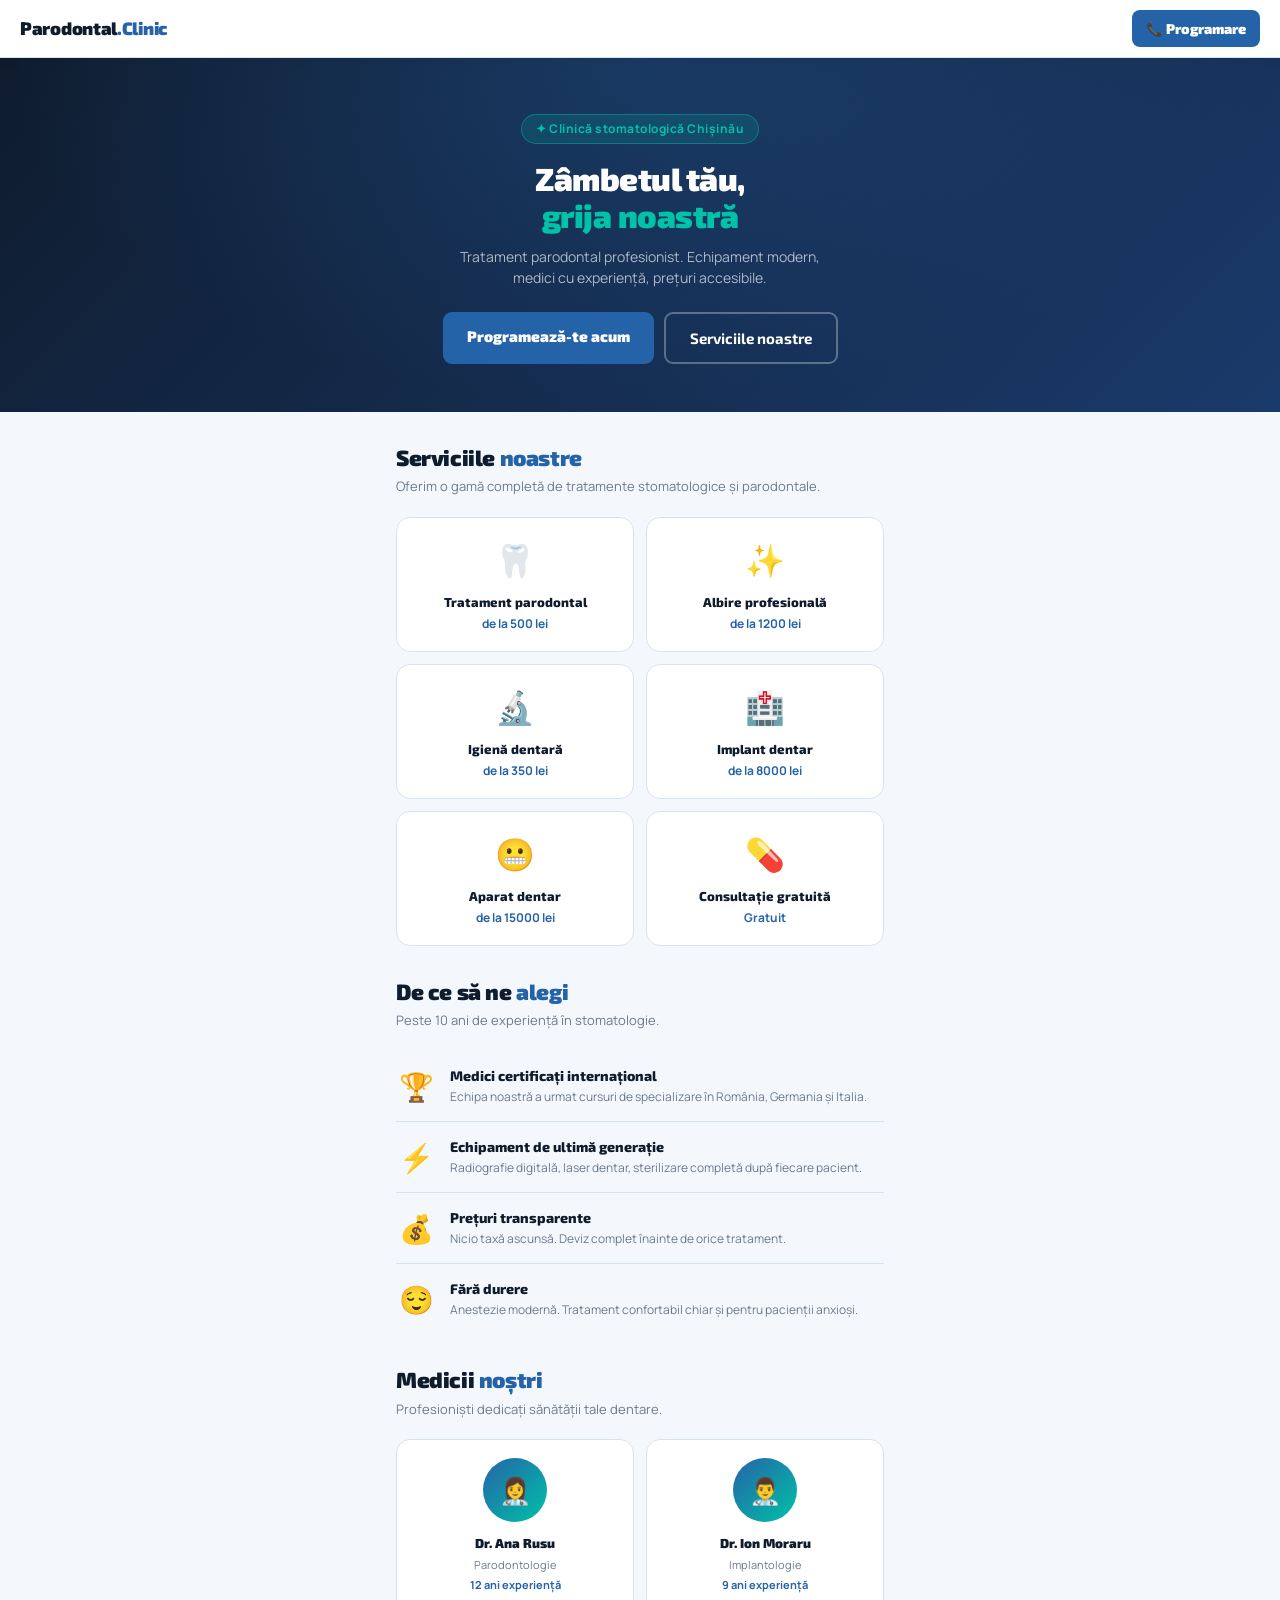
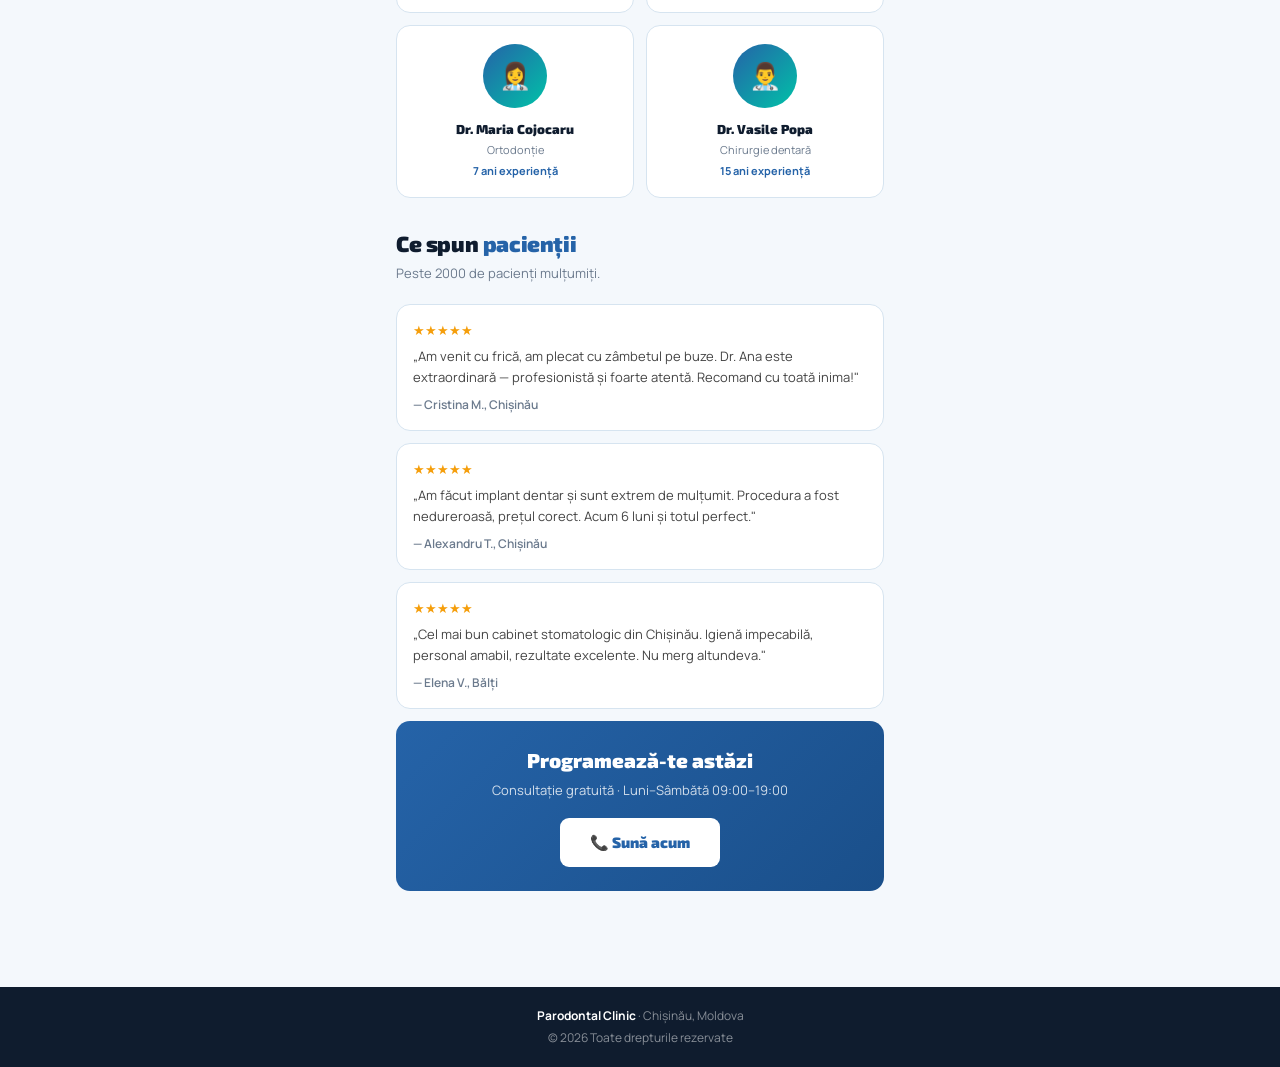
==== index.html @ 28fdb232 "Initial commit - Parodontal Clinic website" ====
<!DOCTYPE html>
<html lang="ro">
<head>
<meta charset="UTF-8">
<meta name="viewport" content="width=device-width, initial-scale=1.0, maximum-scale=1.0">
<meta name="theme-color" content="#2563A8">
<title>Parodontal Clinic — Stomatologie Chișinău</title>
<link rel="preconnect" href="https://fonts.googleapis.com">
<link href="https://fonts.googleapis.com/css2?family=Exo+2:wght@700;900&family=Manrope:wght@400;500;600;700&display=swap" rel="stylesheet">
<style>
*,*::before,*::after{box-sizing:border-box;margin:0;padding:0}
:root{
  --primary:#2563A8;
  --primary2:#1a4f8a;
  --accent:#00C2A8;
  --ink:#0F1C2E;
  --ink3:#6B7A8D;
  --bg:#F4F8FC;
  --white:#FFFFFF;
  --border:#D6E4F0;
  --r:14px;
  --rs:9px;
}
html,body{overflow-x:hidden}
body{font-family:'Manrope',sans-serif;background:var(--bg);color:var(--ink);font-size:15px;line-height:1.5}

/* HEADER */
.hdr{background:var(--white);border-bottom:1px solid var(--border);display:flex;align-items:center;justify-content:space-between;padding:0 20px;height:58px;position:sticky;top:0;z-index:100;box-shadow:0 2px 12px rgba(0,0,0,.06)}
.logo{font-family:'Exo 2',sans-serif;font-size:18px;font-weight:900;color:var(--ink);text-decoration:none;letter-spacing:-.3px}
.logo em{color:var(--primary);font-style:normal}
.hdr-phone{display:flex;align-items:center;gap:6px;background:var(--primary);border-radius:8px;padding:8px 14px;color:#fff;text-decoration:none;font-family:'Exo 2',sans-serif;font-size:14px;font-weight:900;white-space:nowrap}

/* HERO */
.hero{background:linear-gradient(135deg,#0F1C2E 0%,#1a3a6b 100%);padding:56px 20px 48px;text-align:center;position:relative;overflow:hidden}
.hero::before{content:'';position:absolute;inset:0;background:radial-gradient(ellipse at top,rgba(37,99,168,.3) 0%,transparent 70%);pointer-events:none}
.hero-badge{display:inline-block;background:rgba(0,194,168,.15);border:1px solid rgba(0,194,168,.4);border-radius:20px;padding:5px 14px;font-size:12px;font-weight:700;color:var(--accent);letter-spacing:.5px;margin-bottom:16px;position:relative;z-index:1}
.hero-title{font-family:'Exo 2',sans-serif;font-size:32px;font-weight:900;color:#fff;letter-spacing:-.5px;line-height:1.15;position:relative;z-index:1}
.hero-title em{color:var(--accent);font-style:normal}
.hero-sub{font-size:14px;color:rgba(255,255,255,.65);margin-top:12px;position:relative;z-index:1;max-width:360px;margin-left:auto;margin-right:auto}
.hero-btns{display:flex;gap:10px;justify-content:center;margin-top:24px;position:relative;z-index:1;flex-wrap:wrap}
.btn-primary{background:var(--primary);color:#fff;font-family:'Exo 2',sans-serif;font-size:15px;font-weight:900;padding:13px 24px;border-radius:var(--rs);text-decoration:none;border:none;cursor:pointer}
.btn-outline{background:transparent;color:#fff;font-family:'Exo 2',sans-serif;font-size:15px;font-weight:700;padding:13px 24px;border-radius:var(--rs);text-decoration:none;border:2px solid rgba(255,255,255,.3)}

/* PAGE */
.page{max-width:520px;margin:0 auto;padding:32px 16px 80px}

/* SECTION TITLE */
.stitle{font-family:'Exo 2',sans-serif;font-size:22px;font-weight:900;letter-spacing:-.4px;margin-bottom:6px;line-height:1.2}
.stitle em{font-style:normal;color:var(--primary)}
.sdesc{font-size:13px;color:var(--ink3);margin-bottom:20px;line-height:1.6}

/* SERVICES */
.services{display:grid;grid-template-columns:1fr 1fr;gap:12px;margin-bottom:32px}
.srv-card{background:var(--white);border:1px solid var(--border);border-radius:var(--r);padding:18px 14px;text-align:center;transition:box-shadow .2s}
.srv-card:hover{box-shadow:0 4px 20px rgba(37,99,168,.12)}
.srv-icon{font-size:32px;margin-bottom:10px}
.srv-name{font-family:'Exo 2',sans-serif;font-size:13px;font-weight:800;color:var(--ink);line-height:1.3}
.srv-price{font-size:12px;color:var(--primary);font-weight:700;margin-top:4px}

/* WHY */
.why-list{margin-bottom:32px}
.why-item{display:flex;align-items:flex-start;gap:14px;padding:14px 0;border-bottom:1px solid var(--border)}
.why-item:last-child{border-bottom:none}
.why-icon{font-size:28px;min-width:40px;text-align:center}
.why-title{font-family:'Exo 2',sans-serif;font-size:14px;font-weight:800;color:var(--ink);margin-bottom:2px}
.why-desc{font-size:12px;color:var(--ink3);line-height:1.5}

/* DOCTORS */
.doctors{display:grid;grid-template-columns:1fr 1fr;gap:12px;margin-bottom:32px}
.doc-card{background:var(--white);border:1px solid var(--border);border-radius:var(--r);padding:18px 14px;text-align:center}
.doc-avatar{width:64px;height:64px;border-radius:50%;background:linear-gradient(135deg,var(--primary),var(--accent));display:flex;align-items:center;justify-content:center;font-size:26px;margin:0 auto 12px}
.doc-name{font-family:'Exo 2',sans-serif;font-size:13px;font-weight:900;color:var(--ink)}
.doc-spec{font-size:11px;color:var(--ink3);margin-top:3px}
.doc-exp{font-size:11px;color:var(--primary);font-weight:700;margin-top:4px}

/* REVIEWS */
.review-card{background:var(--white);border:1px solid var(--border);border-radius:var(--r);padding:16px;margin-bottom:12px}
.review-stars{color:#F59E0B;font-size:13px;margin-bottom:6px}
.review-text{font-size:13px;color:#444;line-height:1.6;margin-bottom:8px}
.review-author{font-size:12px;color:var(--ink3);font-weight:600}

/* CTA */
.cta{background:linear-gradient(135deg,var(--primary),var(--primary2));border-radius:var(--r);padding:24px 20px;text-align:center;margin-bottom:16px}
.cta-title{font-family:'Exo 2',sans-serif;font-size:20px;font-weight:900;color:#fff;margin-bottom:6px}
.cta-sub{font-size:13px;color:rgba(255,255,255,.8);margin-bottom:18px}
.cta-btn{display:inline-block;background:#fff;color:var(--primary);font-family:'Exo 2',sans-serif;font-size:15px;font-weight:900;padding:13px 30px;border-radius:var(--rs);text-decoration:none}

/* FOOTER */
footer{background:var(--ink);color:rgba(255,255,255,.5);text-align:center;padding:20px 16px;font-size:12px}
footer strong{color:#fff}
</style>
</head>
<body>

<header class="hdr">
  <a href="#" class="logo">Parodontal<em>.Clinic</em></a>
  <a href="tel:+37360000000" class="hdr-phone">📞 Programare</a>
</header>

<div class="hero">
  <div class="hero-badge">✦ Clinică stomatologică Chișinău</div>
  <h1 class="hero-title">Zâmbetul tău,<br><em>grija noastră</em></h1>
  <p class="hero-sub">Tratament parodontal profesionist. Echipament modern, medici cu experiență, prețuri accesibile.</p>
  <div class="hero-btns">
    <a href="tel:+37360000000" class="btn-primary">Programează-te acum</a>
    <a href="#servicii" class="btn-outline">Serviciile noastre</a>
  </div>
</div>

<div class="page">

  <!-- SERVICII -->
  <h2 class="stitle" id="servicii">Serviciile <em>noastre</em></h2>
  <p class="sdesc">Oferim o gamă completă de tratamente stomatologice și parodontale.</p>
  <div class="services">
    <div class="srv-card">
      <div class="srv-icon">🦷</div>
      <div class="srv-name">Tratament parodontal</div>
      <div class="srv-price">de la 500 lei</div>
    </div>
    <div class="srv-card">
      <div class="srv-icon">✨</div>
      <div class="srv-name">Albire profesională</div>
      <div class="srv-price">de la 1200 lei</div>
    </div>
    <div class="srv-card">
      <div class="srv-icon">🔬</div>
      <div class="srv-name">Igienă dentară</div>
      <div class="srv-price">de la 350 lei</div>
    </div>
    <div class="srv-card">
      <div class="srv-icon">🏥</div>
      <div class="srv-name">Implant dentar</div>
      <div class="srv-price">de la 8000 lei</div>
    </div>
    <div class="srv-card">
      <div class="srv-icon">😬</div>
      <div class="srv-name">Aparat dentar</div>
      <div class="srv-price">de la 15000 lei</div>
    </div>
    <div class="srv-card">
      <div class="srv-icon">💊</div>
      <div class="srv-name">Consultație gratuită</div>
      <div class="srv-price">Gratuit</div>
    </div>
  </div>

  <!-- DE CE NOI -->
  <h2 class="stitle">De ce să ne <em>alegi</em></h2>
  <p class="sdesc">Peste 10 ani de experiență în stomatologie.</p>
  <div class="why-list">
    <div class="why-item">
      <div class="why-icon">🏆</div>
      <div>
        <div class="why-title">Medici certificați internațional</div>
        <div class="why-desc">Echipa noastră a urmat cursuri de specializare în România, Germania și Italia.</div>
      </div>
    </div>
    <div class="why-item">
      <div class="why-icon">⚡</div>
      <div>
        <div class="why-title">Echipament de ultimă generație</div>
        <div class="why-desc">Radiografie digitală, laser dentar, sterilizare completă după fiecare pacient.</div>
      </div>
    </div>
    <div class="why-item">
      <div class="why-icon">💰</div>
      <div>
        <div class="why-title">Prețuri transparente</div>
        <div class="why-desc">Nicio taxă ascunsă. Deviz complet înainte de orice tratament.</div>
      </div>
    </div>
    <div class="why-item">
      <div class="why-icon">😌</div>
      <div>
        <div class="why-title">Fără durere</div>
        <div class="why-desc">Anestezie modernă. Tratament confortabil chiar și pentru pacienții anxioși.</div>
      </div>
    </div>
  </div>

  <!-- MEDICI -->
  <h2 class="stitle">Medicii <em>noștri</em></h2>
  <p class="sdesc">Profesioniști dedicați sănătății tale dentare.</p>
  <div class="doctors">
    <div class="doc-card">
      <div class="doc-avatar">👩‍⚕️</div>
      <div class="doc-name">Dr. Ana Rusu</div>
      <div class="doc-spec">Parodontologie</div>
      <div class="doc-exp">12 ani experiență</div>
    </div>
    <div class="doc-card">
      <div class="doc-avatar">👨‍⚕️</div>
      <div class="doc-name">Dr. Ion Moraru</div>
      <div class="doc-spec">Implantologie</div>
      <div class="doc-exp">9 ani experiență</div>
    </div>
    <div class="doc-card">
      <div class="doc-avatar">👩‍⚕️</div>
      <div class="doc-name">Dr. Maria Cojocaru</div>
      <div class="doc-spec">Ortodonție</div>
      <div class="doc-exp">7 ani experiență</div>
    </div>
    <div class="doc-card">
      <div class="doc-avatar">👨‍⚕️</div>
      <div class="doc-name">Dr. Vasile Popa</div>
      <div class="doc-spec">Chirurgie dentară</div>
      <div class="doc-exp">15 ani experiență</div>
    </div>
  </div>

  <!-- RECENZII -->
  <h2 class="stitle">Ce spun <em>pacienții</em></h2>
  <p class="sdesc">Peste 2000 de pacienți mulțumiți.</p>

  <div class="review-card">
    <div class="review-stars">★★★★★</div>
    <div class="review-text">„Am venit cu frică, am plecat cu zâmbetul pe buze. Dr. Ana este extraordinară — profesionistă și foarte atentă. Recomand cu toată inima!"</div>
    <div class="review-author">— Cristina M., Chișinău</div>
  </div>

  <div class="review-card">
    <div class="review-stars">★★★★★</div>
    <div class="review-text">„Am făcut implant dentar și sunt extrem de mulțumit. Procedura a fost nedureroasă, prețul corect. Acum 6 luni și totul perfect."</div>
    <div class="review-author">— Alexandru T., Chișinău</div>
  </div>

  <div class="review-card">
    <div class="review-stars">★★★★★</div>
    <div class="review-text">„Cel mai bun cabinet stomatologic din Chișinău. Igienă impecabilă, personal amabil, rezultate excelente. Nu merg altundeva."</div>
    <div class="review-author">— Elena V., Bălți</div>
  </div>

  <!-- CTA -->
  <div class="cta">
    <div class="cta-title">Programează-te astăzi</div>
    <div class="cta-sub">Consultație gratuită · Luni–Sâmbătă 09:00–19:00</div>
    <a href="tel:+37360000000" class="cta-btn">📞 Sună acum</a>
  </div>

</div>

<footer>
  <strong>Parodontal Clinic</strong> · Chișinău, Moldova<br>
  <span style="margin-top:4px;display:block">© 2026 Toate drepturile rezervate</span>
</footer>

</body>
</html>
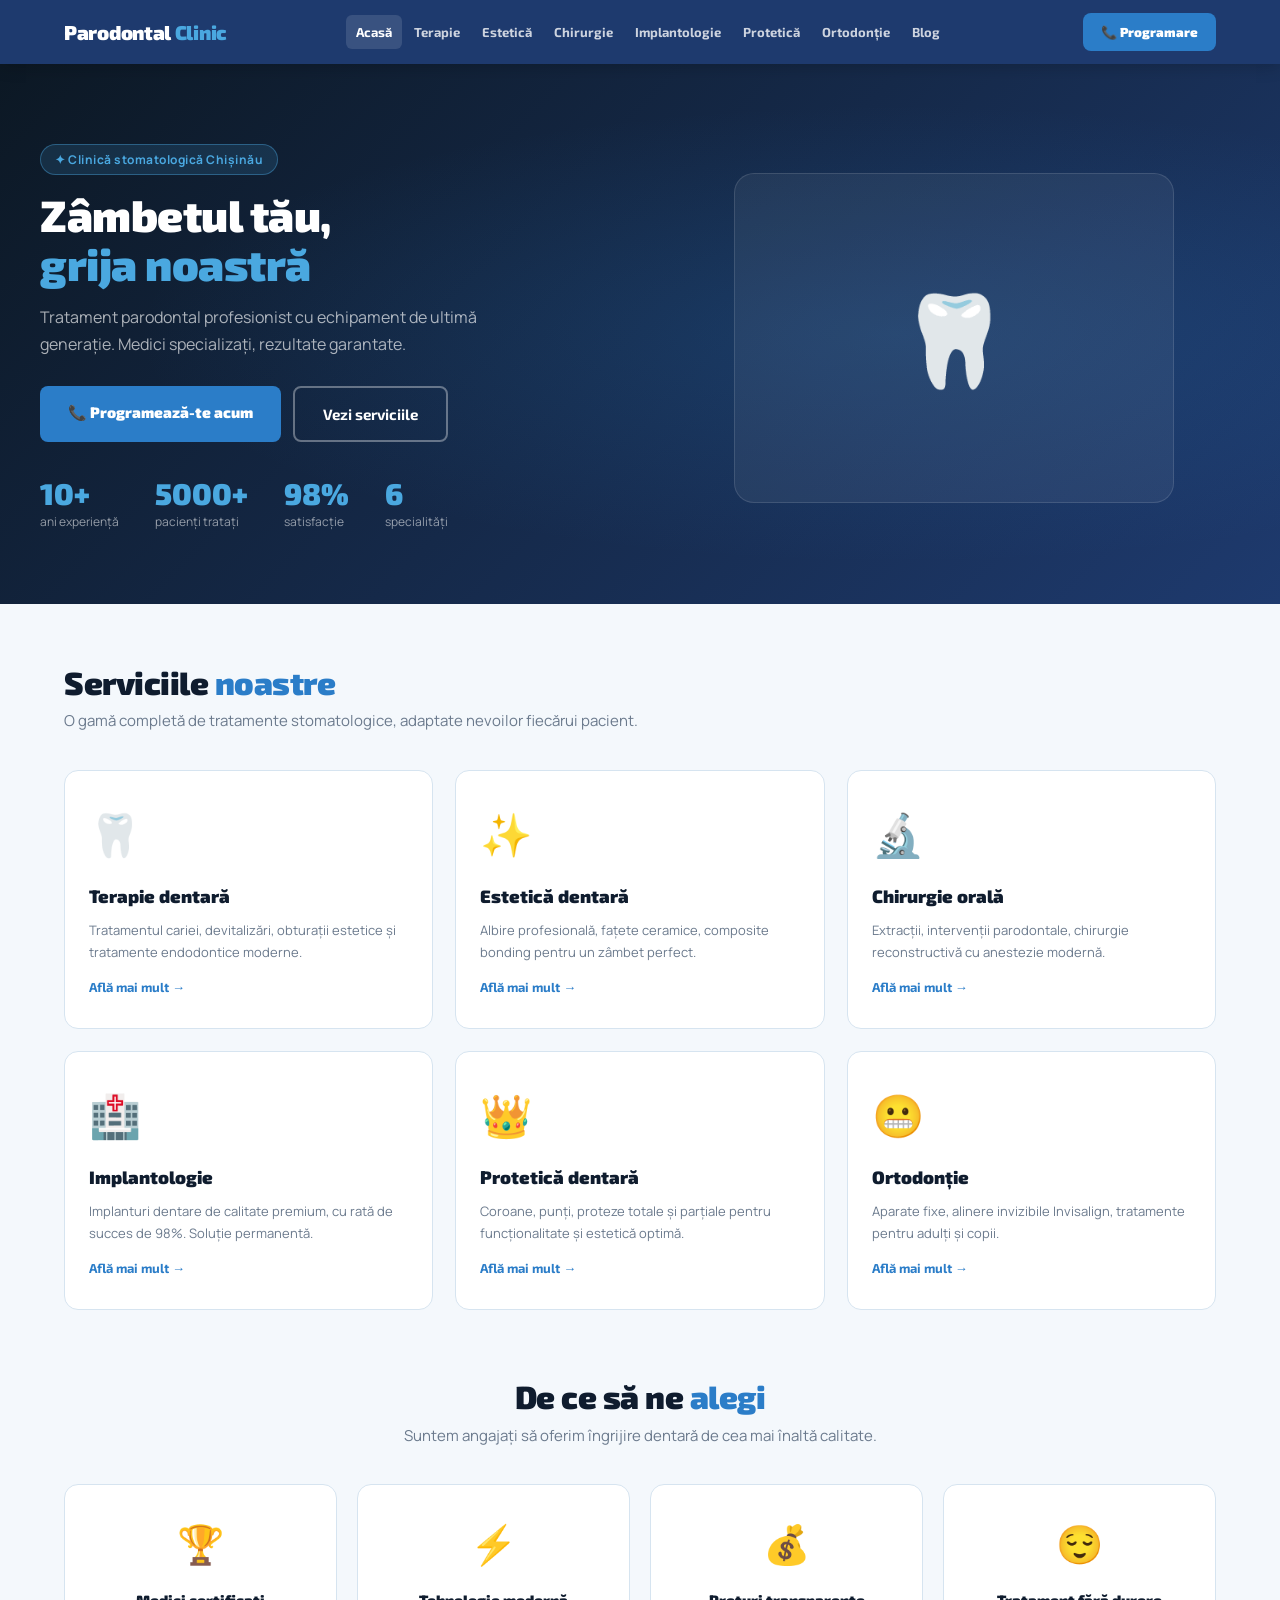
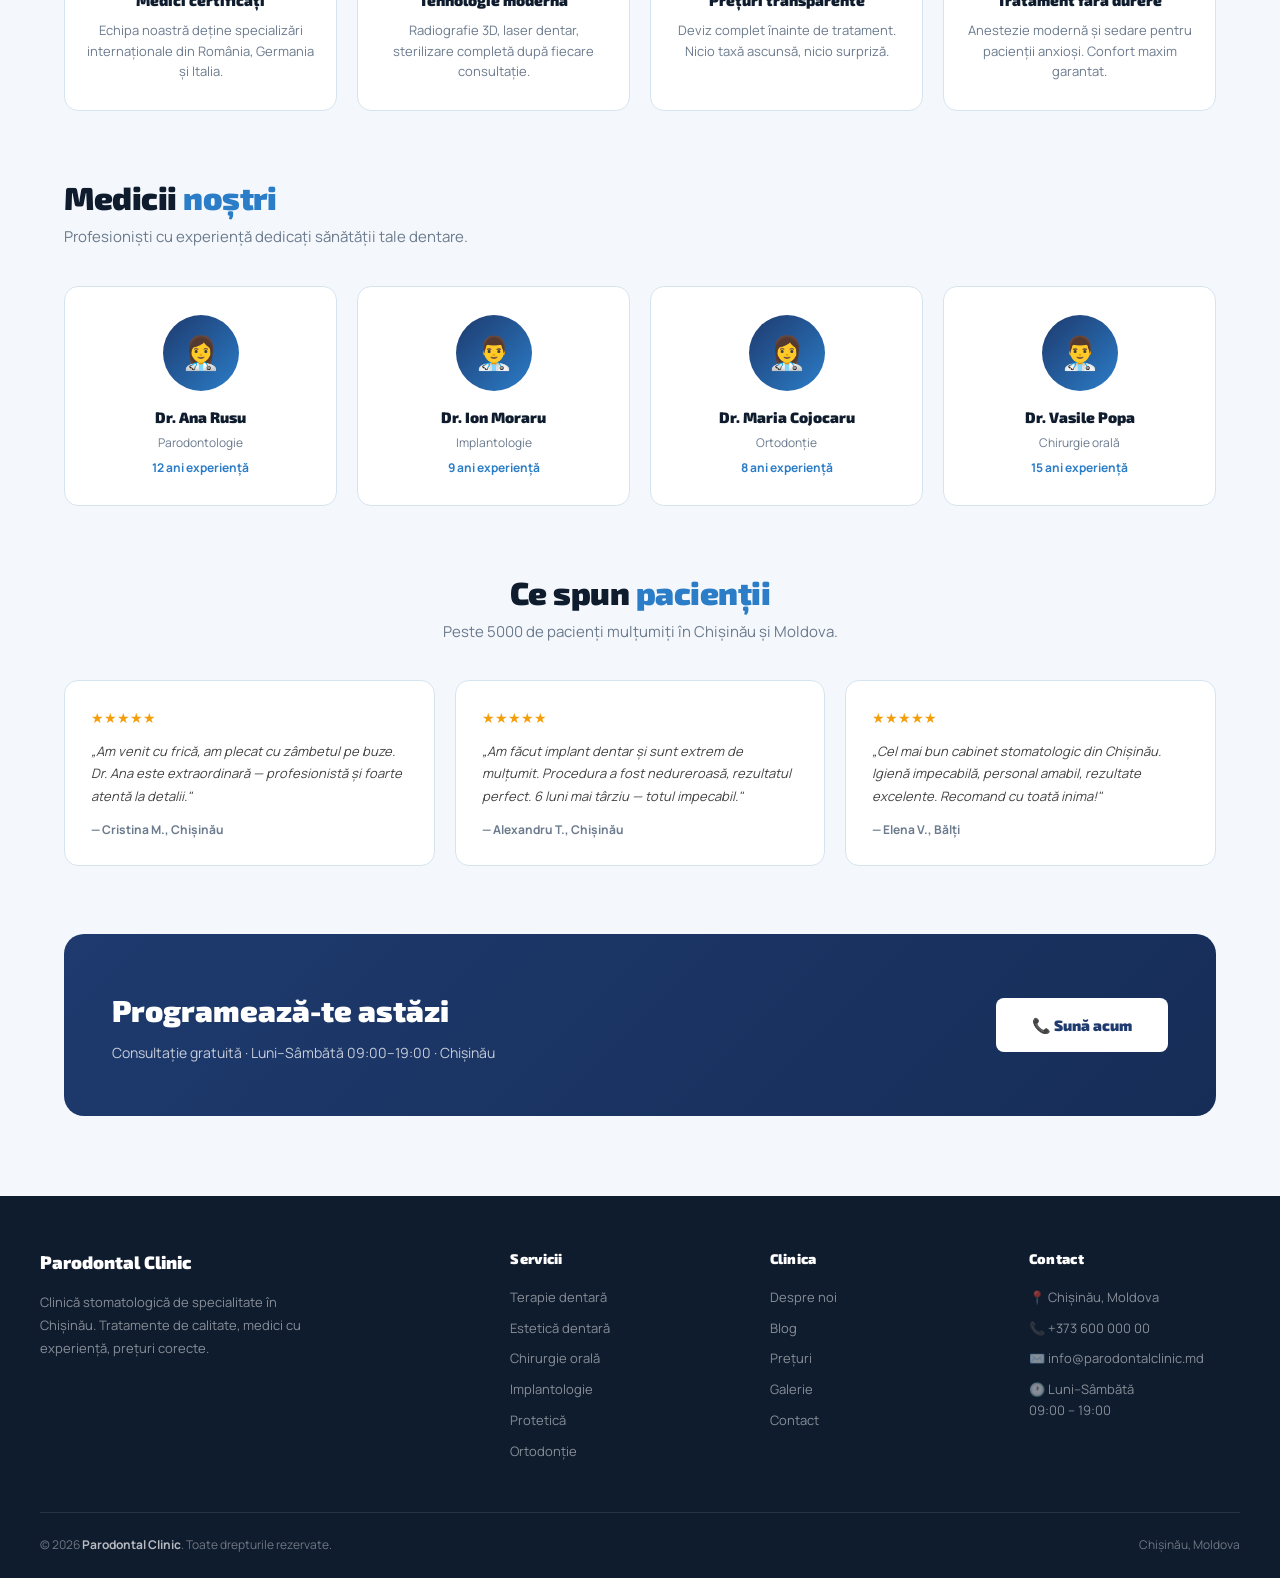
==== commit 5eae3a57: "Full multi-page website: 8 pages, responsive desktop+mobile, official brand colors" ====
--- a/index.html
+++ b/index.html
@@ -2,248 +2,293 @@
 <html lang="ro">
 <head>
 <meta charset="UTF-8">
-<meta name="viewport" content="width=device-width, initial-scale=1.0, maximum-scale=1.0">
-<meta name="theme-color" content="#2563A8">
+<meta name="viewport" content="width=device-width, initial-scale=1.0">
+<meta name="theme-color" content="#1E3A6E">
 <title>Parodontal Clinic — Stomatologie Chișinău</title>
 <link rel="preconnect" href="https://fonts.googleapis.com">
 <link href="https://fonts.googleapis.com/css2?family=Exo+2:wght@700;900&family=Manrope:wght@400;500;600;700&display=swap" rel="stylesheet">
-<style>
-*,*::before,*::after{box-sizing:border-box;margin:0;padding:0}
-:root{
-  --primary:#2563A8;
-  --primary2:#1a4f8a;
-  --accent:#00C2A8;
-  --ink:#0F1C2E;
-  --ink3:#6B7A8D;
-  --bg:#F4F8FC;
-  --white:#FFFFFF;
-  --border:#D6E4F0;
-  --r:14px;
-  --rs:9px;
-}
-html,body{overflow-x:hidden}
-body{font-family:'Manrope',sans-serif;background:var(--bg);color:var(--ink);font-size:15px;line-height:1.5}
-
-/* HEADER */
-.hdr{background:var(--white);border-bottom:1px solid var(--border);display:flex;align-items:center;justify-content:space-between;padding:0 20px;height:58px;position:sticky;top:0;z-index:100;box-shadow:0 2px 12px rgba(0,0,0,.06)}
-.logo{font-family:'Exo 2',sans-serif;font-size:18px;font-weight:900;color:var(--ink);text-decoration:none;letter-spacing:-.3px}
-.logo em{color:var(--primary);font-style:normal}
-.hdr-phone{display:flex;align-items:center;gap:6px;background:var(--primary);border-radius:8px;padding:8px 14px;color:#fff;text-decoration:none;font-family:'Exo 2',sans-serif;font-size:14px;font-weight:900;white-space:nowrap}
-
-/* HERO */
-.hero{background:linear-gradient(135deg,#0F1C2E 0%,#1a3a6b 100%);padding:56px 20px 48px;text-align:center;position:relative;overflow:hidden}
-.hero::before{content:'';position:absolute;inset:0;background:radial-gradient(ellipse at top,rgba(37,99,168,.3) 0%,transparent 70%);pointer-events:none}
-.hero-badge{display:inline-block;background:rgba(0,194,168,.15);border:1px solid rgba(0,194,168,.4);border-radius:20px;padding:5px 14px;font-size:12px;font-weight:700;color:var(--accent);letter-spacing:.5px;margin-bottom:16px;position:relative;z-index:1}
-.hero-title{font-family:'Exo 2',sans-serif;font-size:32px;font-weight:900;color:#fff;letter-spacing:-.5px;line-height:1.15;position:relative;z-index:1}
-.hero-title em{color:var(--accent);font-style:normal}
-.hero-sub{font-size:14px;color:rgba(255,255,255,.65);margin-top:12px;position:relative;z-index:1;max-width:360px;margin-left:auto;margin-right:auto}
-.hero-btns{display:flex;gap:10px;justify-content:center;margin-top:24px;position:relative;z-index:1;flex-wrap:wrap}
-.btn-primary{background:var(--primary);color:#fff;font-family:'Exo 2',sans-serif;font-size:15px;font-weight:900;padding:13px 24px;border-radius:var(--rs);text-decoration:none;border:none;cursor:pointer}
-.btn-outline{background:transparent;color:#fff;font-family:'Exo 2',sans-serif;font-size:15px;font-weight:700;padding:13px 24px;border-radius:var(--rs);text-decoration:none;border:2px solid rgba(255,255,255,.3)}
-
-/* PAGE */
-.page{max-width:520px;margin:0 auto;padding:32px 16px 80px}
-
-/* SECTION TITLE */
-.stitle{font-family:'Exo 2',sans-serif;font-size:22px;font-weight:900;letter-spacing:-.4px;margin-bottom:6px;line-height:1.2}
-.stitle em{font-style:normal;color:var(--primary)}
-.sdesc{font-size:13px;color:var(--ink3);margin-bottom:20px;line-height:1.6}
-
-/* SERVICES */
-.services{display:grid;grid-template-columns:1fr 1fr;gap:12px;margin-bottom:32px}
-.srv-card{background:var(--white);border:1px solid var(--border);border-radius:var(--r);padding:18px 14px;text-align:center;transition:box-shadow .2s}
-.srv-card:hover{box-shadow:0 4px 20px rgba(37,99,168,.12)}
-.srv-icon{font-size:32px;margin-bottom:10px}
-.srv-name{font-family:'Exo 2',sans-serif;font-size:13px;font-weight:800;color:var(--ink);line-height:1.3}
-.srv-price{font-size:12px;color:var(--primary);font-weight:700;margin-top:4px}
-
-/* WHY */
-.why-list{margin-bottom:32px}
-.why-item{display:flex;align-items:flex-start;gap:14px;padding:14px 0;border-bottom:1px solid var(--border)}
-.why-item:last-child{border-bottom:none}
-.why-icon{font-size:28px;min-width:40px;text-align:center}
-.why-title{font-family:'Exo 2',sans-serif;font-size:14px;font-weight:800;color:var(--ink);margin-bottom:2px}
-.why-desc{font-size:12px;color:var(--ink3);line-height:1.5}
-
-/* DOCTORS */
-.doctors{display:grid;grid-template-columns:1fr 1fr;gap:12px;margin-bottom:32px}
-.doc-card{background:var(--white);border:1px solid var(--border);border-radius:var(--r);padding:18px 14px;text-align:center}
-.doc-avatar{width:64px;height:64px;border-radius:50%;background:linear-gradient(135deg,var(--primary),var(--accent));display:flex;align-items:center;justify-content:center;font-size:26px;margin:0 auto 12px}
-.doc-name{font-family:'Exo 2',sans-serif;font-size:13px;font-weight:900;color:var(--ink)}
-.doc-spec{font-size:11px;color:var(--ink3);margin-top:3px}
-.doc-exp{font-size:11px;color:var(--primary);font-weight:700;margin-top:4px}
-
-/* REVIEWS */
-.review-card{background:var(--white);border:1px solid var(--border);border-radius:var(--r);padding:16px;margin-bottom:12px}
-.review-stars{color:#F59E0B;font-size:13px;margin-bottom:6px}
-.review-text{font-size:13px;color:#444;line-height:1.6;margin-bottom:8px}
-.review-author{font-size:12px;color:var(--ink3);font-weight:600}
-
-/* CTA */
-.cta{background:linear-gradient(135deg,var(--primary),var(--primary2));border-radius:var(--r);padding:24px 20px;text-align:center;margin-bottom:16px}
-.cta-title{font-family:'Exo 2',sans-serif;font-size:20px;font-weight:900;color:#fff;margin-bottom:6px}
-.cta-sub{font-size:13px;color:rgba(255,255,255,.8);margin-bottom:18px}
-.cta-btn{display:inline-block;background:#fff;color:var(--primary);font-family:'Exo 2',sans-serif;font-size:15px;font-weight:900;padding:13px 30px;border-radius:var(--rs);text-decoration:none}
-
-/* FOOTER */
-footer{background:var(--ink);color:rgba(255,255,255,.5);text-align:center;padding:20px 16px;font-size:12px}
-footer strong{color:#fff}
-</style>
+<link rel="stylesheet" href="style.css">
 </head>
 <body>
 
+<!-- HEADER -->
 <header class="hdr">
-  <a href="#" class="logo">Parodontal<em>.Clinic</em></a>
-  <a href="tel:+37360000000" class="hdr-phone">📞 Programare</a>
+  <div class="hdr-inner">
+    <a href="index.html" class="logo">
+      <img src="logo.png" alt="Parodontal Clinic" onerror="this.style.display='none';this.nextElementSibling.style.display='block'">
+      <span class="logo-text" style="display:none">Parodontal <em>Clinic</em></span>
+    </a>
+    <nav class="nav">
+      <a href="index.html" class="active">Acasă</a>
+      <a href="terapie.html">Terapie</a>
+      <a href="estetica.html">Estetică</a>
+      <a href="chirurgie.html">Chirurgie</a>
+      <a href="implantologie.html">Implantologie</a>
+      <a href="protetica.html">Protetică</a>
+      <a href="ortodontie.html">Ortodonție</a>
+      <a href="blog.html">Blog</a>
+    </nav>
+    <a href="tel:+37360000000" class="hdr-phone">📞 Programare</a>
+    <button class="hamburger" id="hamburger" aria-label="Meniu">
+      <span></span><span></span><span></span>
+    </button>
+  </div>
 </header>
 
-<div class="hero">
-  <div class="hero-badge">✦ Clinică stomatologică Chișinău</div>
-  <h1 class="hero-title">Zâmbetul tău,<br><em>grija noastră</em></h1>
-  <p class="hero-sub">Tratament parodontal profesionist. Echipament modern, medici cu experiență, prețuri accesibile.</p>
-  <div class="hero-btns">
-    <a href="tel:+37360000000" class="btn-primary">Programează-te acum</a>
-    <a href="#servicii" class="btn-outline">Serviciile noastre</a>
-  </div>
+<!-- MOBILE NAV -->
+<div class="mobile-nav" id="mobileNav">
+  <a href="index.html" class="active">🏠 Acasă</a>
+  <a href="terapie.html">🦷 Terapie</a>
+  <a href="estetica.html">✨ Estetică</a>
+  <a href="chirurgie.html">🔬 Chirurgie</a>
+  <a href="implantologie.html">🏥 Implantologie</a>
+  <a href="protetica.html">👑 Protetică</a>
+  <a href="ortodontie.html">😬 Ortodonție</a>
+  <a href="blog.html">📝 Blog</a>
+  <a href="tel:+37360000000" class="mob-phone">📞 Sună acum</a>
 </div>
 
+<!-- HERO -->
+<section class="hero">
+  <div class="hero-inner">
+    <div>
+      <div class="hero-badge">✦ Clinică stomatologică Chișinău</div>
+      <h1>Zâmbetul tău,<br><em>grija noastră</em></h1>
+      <p class="hero-sub">Tratament parodontal profesionist cu echipament de ultimă generație. Medici specializați, rezultate garantate.</p>
+      <div class="hero-btns">
+        <a href="tel:+37360000000" class="btn-primary">📞 Programează-te acum</a>
+        <a href="#servicii" class="btn-outline">Vezi serviciile</a>
+      </div>
+      <div class="hero-stats">
+        <div class="hstat">
+          <div class="hstat-num">10+</div>
+          <div class="hstat-label">ani experiență</div>
+        </div>
+        <div class="hstat">
+          <div class="hstat-num">5000+</div>
+          <div class="hstat-label">pacienți tratați</div>
+        </div>
+        <div class="hstat">
+          <div class="hstat-num">98%</div>
+          <div class="hstat-label">satisfacție</div>
+        </div>
+        <div class="hstat">
+          <div class="hstat-num">6</div>
+          <div class="hstat-label">specialități</div>
+        </div>
+      </div>
+    </div>
+    <div class="hero-img-wrap">
+      <div class="hero-img-box">🦷</div>
+    </div>
+  </div>
+</section>
+
+<!-- PAGE -->
 <div class="page">
 
   <!-- SERVICII -->
-  <h2 class="stitle" id="servicii">Serviciile <em>noastre</em></h2>
-  <p class="sdesc">Oferim o gamă completă de tratamente stomatologice și parodontale.</p>
-  <div class="services">
-    <div class="srv-card">
-      <div class="srv-icon">🦷</div>
-      <div class="srv-name">Tratament parodontal</div>
-      <div class="srv-price">de la 500 lei</div>
-    </div>
-    <div class="srv-card">
-      <div class="srv-icon">✨</div>
-      <div class="srv-name">Albire profesională</div>
-      <div class="srv-price">de la 1200 lei</div>
-    </div>
-    <div class="srv-card">
-      <div class="srv-icon">🔬</div>
-      <div class="srv-name">Igienă dentară</div>
-      <div class="srv-price">de la 350 lei</div>
-    </div>
-    <div class="srv-card">
-      <div class="srv-icon">🏥</div>
-      <div class="srv-name">Implant dentar</div>
-      <div class="srv-price">de la 8000 lei</div>
-    </div>
-    <div class="srv-card">
-      <div class="srv-icon">😬</div>
-      <div class="srv-name">Aparat dentar</div>
-      <div class="srv-price">de la 15000 lei</div>
-    </div>
-    <div class="srv-card">
-      <div class="srv-icon">💊</div>
-      <div class="srv-name">Consultație gratuită</div>
-      <div class="srv-price">Gratuit</div>
-    </div>
-  </div>
+  <section class="section" id="servicii">
+    <div class="section-head">
+      <h2 class="stitle">Serviciile <em>noastre</em></h2>
+      <p class="sdesc">O gamă completă de tratamente stomatologice, adaptate nevoilor fiecărui pacient.</p>
+    </div>
+    <div class="services-grid">
+      <a href="terapie.html" class="srv-card">
+        <div class="srv-icon">🦷</div>
+        <div class="srv-name">Terapie dentară</div>
+        <div class="srv-desc">Tratamentul cariei, devitalizări, obturații estetice și tratamente endodontice moderne.</div>
+        <div class="srv-link">Află mai mult →</div>
+      </a>
+      <a href="estetica.html" class="srv-card">
+        <div class="srv-icon">✨</div>
+        <div class="srv-name">Estetică dentară</div>
+        <div class="srv-desc">Albire profesională, fațete ceramice, composite bonding pentru un zâmbet perfect.</div>
+        <div class="srv-link">Află mai mult →</div>
+      </a>
+      <a href="chirurgie.html" class="srv-card">
+        <div class="srv-icon">🔬</div>
+        <div class="srv-name">Chirurgie orală</div>
+        <div class="srv-desc">Extracții, intervenții parodontale, chirurgie reconstructivă cu anestezie modernă.</div>
+        <div class="srv-link">Află mai mult →</div>
+      </a>
+      <a href="implantologie.html" class="srv-card">
+        <div class="srv-icon">🏥</div>
+        <div class="srv-name">Implantologie</div>
+        <div class="srv-desc">Implanturi dentare de calitate premium, cu rată de succes de 98%. Soluție permanentă.</div>
+        <div class="srv-link">Află mai mult →</div>
+      </a>
+      <a href="protetica.html" class="srv-card">
+        <div class="srv-icon">👑</div>
+        <div class="srv-name">Protetică dentară</div>
+        <div class="srv-desc">Coroane, punți, proteze totale și parțiale pentru funcționalitate și estetică optimă.</div>
+        <div class="srv-link">Află mai mult →</div>
+      </a>
+      <a href="ortodontie.html" class="srv-card">
+        <div class="srv-icon">😬</div>
+        <div class="srv-name">Ortodonție</div>
+        <div class="srv-desc">Aparate fixe, alinere invizibile Invisalign, tratamente pentru adulți și copii.</div>
+        <div class="srv-link">Află mai mult →</div>
+      </a>
+    </div>
+  </section>
 
   <!-- DE CE NOI -->
-  <h2 class="stitle">De ce să ne <em>alegi</em></h2>
-  <p class="sdesc">Peste 10 ani de experiență în stomatologie.</p>
-  <div class="why-list">
-    <div class="why-item">
-      <div class="why-icon">🏆</div>
-      <div>
-        <div class="why-title">Medici certificați internațional</div>
-        <div class="why-desc">Echipa noastră a urmat cursuri de specializare în România, Germania și Italia.</div>
-      </div>
-    </div>
-    <div class="why-item">
-      <div class="why-icon">⚡</div>
-      <div>
-        <div class="why-title">Echipament de ultimă generație</div>
-        <div class="why-desc">Radiografie digitală, laser dentar, sterilizare completă după fiecare pacient.</div>
-      </div>
-    </div>
-    <div class="why-item">
-      <div class="why-icon">💰</div>
-      <div>
+  <section class="section">
+    <div class="section-head center">
+      <h2 class="stitle">De ce să ne <em>alegi</em></h2>
+      <p class="sdesc">Suntem angajați să oferim îngrijire dentară de cea mai înaltă calitate.</p>
+    </div>
+    <div class="why-grid">
+      <div class="why-card">
+        <div class="why-icon">🏆</div>
+        <div class="why-title">Medici certificați</div>
+        <div class="why-desc">Echipa noastră deține specializări internaționale din România, Germania și Italia.</div>
+      </div>
+      <div class="why-card">
+        <div class="why-icon">⚡</div>
+        <div class="why-title">Tehnologie modernă</div>
+        <div class="why-desc">Radiografie 3D, laser dentar, sterilizare completă după fiecare consultație.</div>
+      </div>
+      <div class="why-card">
+        <div class="why-icon">💰</div>
         <div class="why-title">Prețuri transparente</div>
-        <div class="why-desc">Nicio taxă ascunsă. Deviz complet înainte de orice tratament.</div>
-      </div>
-    </div>
-    <div class="why-item">
-      <div class="why-icon">😌</div>
-      <div>
-        <div class="why-title">Fără durere</div>
-        <div class="why-desc">Anestezie modernă. Tratament confortabil chiar și pentru pacienții anxioși.</div>
-      </div>
-    </div>
-  </div>
+        <div class="why-desc">Deviz complet înainte de tratament. Nicio taxă ascunsă, nicio surpriză.</div>
+      </div>
+      <div class="why-card">
+        <div class="why-icon">😌</div>
+        <div class="why-title">Tratament fără durere</div>
+        <div class="why-desc">Anestezie modernă și sedare pentru pacienții anxioși. Confort maxim garantat.</div>
+      </div>
+    </div>
+  </section>
 
   <!-- MEDICI -->
-  <h2 class="stitle">Medicii <em>noștri</em></h2>
-  <p class="sdesc">Profesioniști dedicați sănătății tale dentare.</p>
-  <div class="doctors">
-    <div class="doc-card">
-      <div class="doc-avatar">👩‍⚕️</div>
-      <div class="doc-name">Dr. Ana Rusu</div>
-      <div class="doc-spec">Parodontologie</div>
-      <div class="doc-exp">12 ani experiență</div>
-    </div>
-    <div class="doc-card">
-      <div class="doc-avatar">👨‍⚕️</div>
-      <div class="doc-name">Dr. Ion Moraru</div>
-      <div class="doc-spec">Implantologie</div>
-      <div class="doc-exp">9 ani experiență</div>
-    </div>
-    <div class="doc-card">
-      <div class="doc-avatar">👩‍⚕️</div>
-      <div class="doc-name">Dr. Maria Cojocaru</div>
-      <div class="doc-spec">Ortodonție</div>
-      <div class="doc-exp">7 ani experiență</div>
-    </div>
-    <div class="doc-card">
-      <div class="doc-avatar">👨‍⚕️</div>
-      <div class="doc-name">Dr. Vasile Popa</div>
-      <div class="doc-spec">Chirurgie dentară</div>
-      <div class="doc-exp">15 ani experiență</div>
-    </div>
-  </div>
+  <section class="section">
+    <div class="section-head">
+      <h2 class="stitle">Medicii <em>noștri</em></h2>
+      <p class="sdesc">Profesioniști cu experiență dedicați sănătății tale dentare.</p>
+    </div>
+    <div class="doctors-grid">
+      <div class="doc-card">
+        <div class="doc-avatar">👩‍⚕️</div>
+        <div class="doc-name">Dr. Ana Rusu</div>
+        <div class="doc-spec">Parodontologie</div>
+        <div class="doc-exp">12 ani experiență</div>
+      </div>
+      <div class="doc-card">
+        <div class="doc-avatar">👨‍⚕️</div>
+        <div class="doc-name">Dr. Ion Moraru</div>
+        <div class="doc-spec">Implantologie</div>
+        <div class="doc-exp">9 ani experiență</div>
+      </div>
+      <div class="doc-card">
+        <div class="doc-avatar">👩‍⚕️</div>
+        <div class="doc-name">Dr. Maria Cojocaru</div>
+        <div class="doc-spec">Ortodonție</div>
+        <div class="doc-exp">8 ani experiență</div>
+      </div>
+      <div class="doc-card">
+        <div class="doc-avatar">👨‍⚕️</div>
+        <div class="doc-name">Dr. Vasile Popa</div>
+        <div class="doc-spec">Chirurgie orală</div>
+        <div class="doc-exp">15 ani experiență</div>
+      </div>
+    </div>
+  </section>
 
   <!-- RECENZII -->
-  <h2 class="stitle">Ce spun <em>pacienții</em></h2>
-  <p class="sdesc">Peste 2000 de pacienți mulțumiți.</p>
-
-  <div class="review-card">
-    <div class="review-stars">★★★★★</div>
-    <div class="review-text">„Am venit cu frică, am plecat cu zâmbetul pe buze. Dr. Ana este extraordinară — profesionistă și foarte atentă. Recomand cu toată inima!"</div>
-    <div class="review-author">— Cristina M., Chișinău</div>
-  </div>
-
-  <div class="review-card">
-    <div class="review-stars">★★★★★</div>
-    <div class="review-text">„Am făcut implant dentar și sunt extrem de mulțumit. Procedura a fost nedureroasă, prețul corect. Acum 6 luni și totul perfect."</div>
-    <div class="review-author">— Alexandru T., Chișinău</div>
-  </div>
-
-  <div class="review-card">
-    <div class="review-stars">★★★★★</div>
-    <div class="review-text">„Cel mai bun cabinet stomatologic din Chișinău. Igienă impecabilă, personal amabil, rezultate excelente. Nu merg altundeva."</div>
-    <div class="review-author">— Elena V., Bălți</div>
-  </div>
+  <section class="section">
+    <div class="section-head center">
+      <h2 class="stitle">Ce spun <em>pacienții</em></h2>
+      <p class="sdesc">Peste 5000 de pacienți mulțumiți în Chișinău și Moldova.</p>
+    </div>
+    <div class="reviews-grid">
+      <div class="review-card">
+        <div class="review-stars">★★★★★</div>
+        <div class="review-text">„Am venit cu frică, am plecat cu zâmbetul pe buze. Dr. Ana este extraordinară — profesionistă și foarte atentă la detalii."</div>
+        <div class="review-author">— Cristina M., Chișinău</div>
+      </div>
+      <div class="review-card">
+        <div class="review-stars">★★★★★</div>
+        <div class="review-text">„Am făcut implant dentar și sunt extrem de mulțumit. Procedura a fost nedureroasă, rezultatul perfect. 6 luni mai târziu — totul impecabil."</div>
+        <div class="review-author">— Alexandru T., Chișinău</div>
+      </div>
+      <div class="review-card">
+        <div class="review-stars">★★★★★</div>
+        <div class="review-text">„Cel mai bun cabinet stomatologic din Chișinău. Igienă impecabilă, personal amabil, rezultate excelente. Recomand cu toată inima!"</div>
+        <div class="review-author">— Elena V., Bălți</div>
+      </div>
+    </div>
+  </section>
 
   <!-- CTA -->
-  <div class="cta">
-    <div class="cta-title">Programează-te astăzi</div>
-    <div class="cta-sub">Consultație gratuită · Luni–Sâmbătă 09:00–19:00</div>
-    <a href="tel:+37360000000" class="cta-btn">📞 Sună acum</a>
+  <div class="cta-banner">
+    <div class="cta-text">
+      <h2>Programează-te astăzi</h2>
+      <p>Consultație gratuită · Luni–Sâmbătă 09:00–19:00 · Chișinău</p>
+    </div>
+    <a href="tel:+37360000000" class="btn-white">📞 Sună acum</a>
   </div>
 
 </div>
 
+<!-- FOOTER -->
 <footer>
-  <strong>Parodontal Clinic</strong> · Chișinău, Moldova<br>
-  <span style="margin-top:4px;display:block">© 2026 Toate drepturile rezervate</span>
+  <div class="footer-inner">
+    <div class="footer-grid">
+      <div class="footer-brand">
+        <div class="footer-logo">
+          <img src="logo.png" alt="Parodontal Clinic" onerror="this.style.display='none';this.nextElementSibling.style.display='block'">
+          <span class="footer-logo-text" style="display:none">Parodontal Clinic</span>
+        </div>
+        <p>Clinică stomatologică de specialitate în Chișinău. Tratamente de calitate, medici cu experiență, prețuri corecte.</p>
+      </div>
+      <div class="footer-col">
+        <h4>Servicii</h4>
+        <a href="terapie.html">Terapie dentară</a>
+        <a href="estetica.html">Estetică dentară</a>
+        <a href="chirurgie.html">Chirurgie orală</a>
+        <a href="implantologie.html">Implantologie</a>
+        <a href="protetica.html">Protetică</a>
+        <a href="ortodontie.html">Ortodonție</a>
+      </div>
+      <div class="footer-col">
+        <h4>Clinica</h4>
+        <a href="index.html">Despre noi</a>
+        <a href="blog.html">Blog</a>
+        <a href="#">Prețuri</a>
+        <a href="#">Galerie</a>
+        <a href="#">Contact</a>
+      </div>
+      <div class="footer-col">
+        <h4>Contact</h4>
+        <p>📍 Chișinău, Moldova</p>
+        <p>📞 +373 600 000 00</p>
+        <p>✉️ info@parodontalclinic.md</p>
+        <p>🕐 Luni–Sâmbătă<br>09:00 – 19:00</p>
+      </div>
+    </div>
+    <div class="footer-bottom">
+      <span>© 2026 <strong>Parodontal Clinic</strong>. Toate drepturile rezervate.</span>
+      <span>Chișinău, Moldova</span>
+    </div>
+  </div>
 </footer>
 
+<script>
+const ham = document.getElementById('hamburger');
+const mob = document.getElementById('mobileNav');
+ham.addEventListener('click', () => {
+  ham.classList.toggle('open');
+  mob.classList.toggle('open');
+  document.body.style.overflow = mob.classList.contains('open') ? 'hidden' : '';
+});
+mob.querySelectorAll('a').forEach(a => a.addEventListener('click', () => {
+  ham.classList.remove('open');
+  mob.classList.remove('open');
+  document.body.style.overflow = '';
+}));
+</script>
 </body>
 </html>
--- a/style.css
+++ b/style.css
@@ -0,0 +1,200 @@
+/* ─── RESET & VARIABLES ─── */
+*,*::before,*::after{box-sizing:border-box;margin:0;padding:0}
+:root{
+  --primary:#1E3A6E;
+  --primary2:#162d57;
+  --blue:#2B7DC8;
+  --blue2:#4AA8E0;
+  --ink:#0F1C2E;
+  --ink2:#2D3F55;
+  --ink3:#6B7A8D;
+  --bg:#F4F8FC;
+  --white:#fff;
+  --border:#D6E4F0;
+  --r:14px;
+  --rs:8px;
+  --max:1200px;
+}
+html,body{overflow-x:hidden}
+body{font-family:'Manrope',sans-serif;background:var(--bg);color:var(--ink);font-size:15px;line-height:1.6}
+a{color:inherit;text-decoration:none}
+img{max-width:100%;display:block}
+
+/* ─── HEADER / NAV ─── */
+.hdr{background:var(--primary);position:sticky;top:0;z-index:200;box-shadow:0 2px 16px rgba(0,0,0,.2)}
+.hdr-inner{max-width:var(--max);margin:0 auto;display:flex;align-items:center;justify-content:space-between;padding:0 24px;height:64px}
+.logo img{height:38px;width:auto}
+.logo-text{font-family:'Exo 2',sans-serif;font-size:20px;font-weight:900;color:#fff;letter-spacing:-.3px}
+.logo-text em{color:var(--blue2);font-style:normal}
+.nav{display:flex;align-items:center;gap:2px}
+.nav a{font-family:'Exo 2',sans-serif;font-size:13px;font-weight:700;color:rgba(255,255,255,.78);padding:7px 10px;border-radius:6px;transition:all .15s;white-space:nowrap}
+.nav a:hover,.nav a.active{color:#fff;background:rgba(255,255,255,.12)}
+.hdr-phone{background:var(--blue);border-radius:var(--rs);padding:9px 18px;color:#fff;font-family:'Exo 2',sans-serif;font-size:13px;font-weight:900;white-space:nowrap;margin-left:14px;transition:background .2s}
+.hdr-phone:hover{background:#2370b5}
+
+/* hamburger */
+.hamburger{display:none;flex-direction:column;gap:5px;cursor:pointer;padding:8px;background:none;border:none}
+.hamburger span{display:block;width:24px;height:2px;background:#fff;border-radius:2px;transition:all .3s}
+.hamburger.open span:nth-child(1){transform:translateY(7px) rotate(45deg)}
+.hamburger.open span:nth-child(2){opacity:0}
+.hamburger.open span:nth-child(3){transform:translateY(-7px) rotate(-45deg)}
+
+/* mobile nav */
+.mobile-nav{display:none;position:fixed;top:64px;left:0;right:0;bottom:0;background:var(--primary);z-index:199;overflow-y:auto;padding:16px}
+.mobile-nav.open{display:block}
+.mobile-nav a{display:block;font-family:'Exo 2',sans-serif;font-size:16px;font-weight:700;color:rgba(255,255,255,.8);padding:15px 16px;border-bottom:1px solid rgba(255,255,255,.1);border-radius:var(--rs)}
+.mobile-nav a:hover,.mobile-nav a.active{color:#fff;background:rgba(255,255,255,.1)}
+.mob-phone{display:block;background:var(--blue);color:#fff;text-align:center;font-family:'Exo 2',sans-serif;font-size:16px;font-weight:900;padding:16px;border-radius:var(--rs);margin-top:16px}
+
+/* ─── HERO ─── */
+.hero{background:linear-gradient(135deg,#0c1824 0%,var(--primary) 100%);padding:80px 24px 72px;position:relative;overflow:hidden}
+.hero::before{content:'';position:absolute;inset:0;background:radial-gradient(ellipse at 70% 50%,rgba(43,125,200,.2) 0%,transparent 60%);pointer-events:none}
+.hero-inner{max-width:var(--max);margin:0 auto;display:grid;grid-template-columns:1fr 1fr;gap:56px;align-items:center;position:relative;z-index:1}
+.hero-badge{display:inline-block;background:rgba(74,168,224,.15);border:1px solid rgba(74,168,224,.4);border-radius:20px;padding:5px 14px;font-size:12px;font-weight:700;color:var(--blue2);letter-spacing:.5px;margin-bottom:16px}
+.hero h1{font-family:'Exo 2',sans-serif;font-size:44px;font-weight:900;color:#fff;line-height:1.1;letter-spacing:-.5px;margin-bottom:16px}
+.hero h1 em{color:var(--blue2);font-style:normal}
+.hero-sub{font-size:16px;color:rgba(255,255,255,.65);margin-bottom:28px;line-height:1.7;max-width:480px}
+.hero-btns{display:flex;gap:12px;flex-wrap:wrap}
+.btn-primary{background:var(--blue);color:#fff;font-family:'Exo 2',sans-serif;font-size:15px;font-weight:900;padding:14px 28px;border-radius:var(--rs);transition:background .2s;border:none;cursor:pointer;display:inline-block}
+.btn-primary:hover{background:#2370b5}
+.btn-outline{background:transparent;color:#fff;font-family:'Exo 2',sans-serif;font-size:15px;font-weight:700;padding:14px 28px;border-radius:var(--rs);border:2px solid rgba(255,255,255,.35);transition:all .2s;display:inline-block}
+.btn-outline:hover{border-color:rgba(255,255,255,.8)}
+.hero-img-wrap{display:flex;justify-content:center}
+.hero-img-box{width:100%;max-width:440px;aspect-ratio:4/3;background:rgba(255,255,255,.06);border:1px solid rgba(255,255,255,.12);border-radius:20px;display:flex;align-items:center;justify-content:center;font-size:90px}
+.hero-stats{display:flex;gap:36px;margin-top:36px;flex-wrap:wrap}
+.hstat-num{font-family:'Exo 2',sans-serif;font-size:30px;font-weight:900;color:var(--blue2);line-height:1}
+.hstat-label{font-size:12px;color:rgba(255,255,255,.55);margin-top:4px}
+
+/* ─── PAGE WRAP ─── */
+.page{max-width:var(--max);margin:0 auto;padding:60px 24px 80px}
+
+/* ─── SECTION ─── */
+.section{margin-bottom:68px}
+.section-head{margin-bottom:36px}
+.section-head.center{text-align:center}
+.stitle{font-family:'Exo 2',sans-serif;font-size:32px;font-weight:900;letter-spacing:-.5px;line-height:1.15;margin-bottom:8px}
+.stitle em{font-style:normal;color:var(--blue)}
+.sdesc{font-size:15px;color:var(--ink3);line-height:1.7;max-width:600px}
+.section-head.center .sdesc{margin:0 auto}
+
+/* ─── SERVICES GRID ─── */
+.services-grid{display:grid;grid-template-columns:repeat(3,1fr);gap:22px}
+.srv-card{background:var(--white);border:1px solid var(--border);border-radius:var(--r);padding:30px 24px;transition:box-shadow .2s,transform .2s;display:block}
+.srv-card:hover{box-shadow:0 8px 36px rgba(30,58,110,.12);transform:translateY(-4px)}
+.srv-icon{font-size:42px;margin-bottom:14px}
+.srv-name{font-family:'Exo 2',sans-serif;font-size:18px;font-weight:900;color:var(--ink);margin-bottom:8px}
+.srv-desc{font-size:13px;color:var(--ink3);line-height:1.7;margin-bottom:14px}
+.srv-link{font-family:'Exo 2',sans-serif;font-size:13px;font-weight:700;color:var(--blue);display:flex;align-items:center;gap:4px}
+
+/* ─── WHY GRID ─── */
+.why-grid{display:grid;grid-template-columns:repeat(4,1fr);gap:20px}
+.why-card{background:var(--white);border:1px solid var(--border);border-radius:var(--r);padding:28px 20px;text-align:center}
+.why-icon{font-size:38px;margin-bottom:14px}
+.why-title{font-family:'Exo 2',sans-serif;font-size:15px;font-weight:900;color:var(--ink);margin-bottom:8px}
+.why-desc{font-size:13px;color:var(--ink3);line-height:1.6}
+
+/* ─── DOCTORS ─── */
+.doctors-grid{display:grid;grid-template-columns:repeat(4,1fr);gap:20px}
+.doc-card{background:var(--white);border:1px solid var(--border);border-radius:var(--r);padding:28px 18px;text-align:center}
+.doc-avatar{width:76px;height:76px;border-radius:50%;background:linear-gradient(135deg,var(--primary),var(--blue));display:flex;align-items:center;justify-content:center;font-size:32px;margin:0 auto 14px}
+.doc-name{font-family:'Exo 2',sans-serif;font-size:15px;font-weight:900;color:var(--ink)}
+.doc-spec{font-size:12px;color:var(--ink3);margin-top:4px}
+.doc-exp{font-size:12px;color:var(--blue);font-weight:700;margin-top:6px}
+
+/* ─── REVIEWS ─── */
+.reviews-grid{display:grid;grid-template-columns:repeat(3,1fr);gap:20px}
+.review-card{background:var(--white);border:1px solid var(--border);border-radius:var(--r);padding:26px}
+.review-stars{color:#F59E0B;font-size:14px;margin-bottom:10px}
+.review-text{font-size:13px;color:#444;line-height:1.75;margin-bottom:12px;font-style:italic}
+.review-author{font-size:12px;color:var(--ink3);font-weight:700}
+
+/* ─── CTA BANNER ─── */
+.cta-banner{background:linear-gradient(135deg,var(--primary) 0%,var(--primary2) 100%);border-radius:20px;padding:52px 48px;display:flex;align-items:center;justify-content:space-between;gap:28px}
+.cta-text h2{font-family:'Exo 2',sans-serif;font-size:30px;font-weight:900;color:#fff;margin-bottom:8px}
+.cta-text p{font-size:14px;color:rgba(255,255,255,.75)}
+.btn-white{background:#fff;color:var(--primary);font-family:'Exo 2',sans-serif;font-size:15px;font-weight:900;padding:15px 36px;border-radius:var(--rs);white-space:nowrap;display:inline-block;transition:opacity .2s}
+.btn-white:hover{opacity:.9}
+
+/* ─── PAGE HERO (inner pages) ─── */
+.page-hero{background:linear-gradient(135deg,#0c1824 0%,var(--primary) 100%);padding:52px 24px;position:relative;overflow:hidden}
+.page-hero::before{content:'';position:absolute;inset:0;background:radial-gradient(ellipse at right,rgba(43,125,200,.18) 0%,transparent 60%);pointer-events:none}
+.page-hero-inner{max-width:var(--max);margin:0 auto;position:relative;z-index:1}
+.breadcrumb{font-size:12px;color:rgba(255,255,255,.45);margin-bottom:12px}
+.breadcrumb a{color:rgba(255,255,255,.45)}
+.breadcrumb a:hover{color:#fff}
+.breadcrumb span{color:var(--blue2)}
+.page-hero h1{font-family:'Exo 2',sans-serif;font-size:38px;font-weight:900;color:#fff;line-height:1.15;letter-spacing:-.4px;margin-bottom:12px}
+.page-hero h1 em{color:var(--blue2);font-style:normal}
+.page-hero p{font-size:15px;color:rgba(255,255,255,.65);max-width:580px;line-height:1.75}
+
+/* ─── TREATMENT CARDS ─── */
+.treatment-grid{display:grid;grid-template-columns:repeat(2,1fr);gap:22px;margin-bottom:48px}
+.treatment-card{background:var(--white);border:1px solid var(--border);border-radius:var(--r);overflow:hidden}
+.treatment-top{background:linear-gradient(135deg,var(--primary),var(--blue));padding:22px;display:flex;align-items:center;gap:14px}
+.treatment-top .t-icon{font-size:34px}
+.treatment-top .t-name{font-family:'Exo 2',sans-serif;font-size:17px;font-weight:900;color:#fff}
+.treatment-body{padding:20px}
+.treatment-body p{font-size:13px;color:var(--ink3);line-height:1.75;margin-bottom:12px}
+.treatment-price{font-family:'Exo 2',sans-serif;font-size:15px;font-weight:800;color:var(--blue)}
+
+/* ─── BLOG ─── */
+.blog-grid{display:grid;grid-template-columns:repeat(3,1fr);gap:24px}
+.blog-card{background:var(--white);border:1px solid var(--border);border-radius:var(--r);overflow:hidden;transition:box-shadow .2s,transform .2s}
+.blog-card:hover{box-shadow:0 8px 32px rgba(30,58,110,.1);transform:translateY(-4px)}
+.blog-img{aspect-ratio:16/9;background:linear-gradient(135deg,var(--primary),var(--blue));display:flex;align-items:center;justify-content:center;font-size:52px}
+.blog-body{padding:22px}
+.blog-cat{font-size:11px;font-weight:700;color:var(--blue);text-transform:uppercase;letter-spacing:.8px;margin-bottom:8px}
+.blog-title{font-family:'Exo 2',sans-serif;font-size:17px;font-weight:900;color:var(--ink);line-height:1.35;margin-bottom:10px}
+.blog-excerpt{font-size:13px;color:var(--ink3);line-height:1.7;margin-bottom:16px}
+.blog-meta{font-size:12px;color:var(--ink3)}
+
+/* ─── FOOTER ─── */
+footer{background:var(--ink);padding:52px 24px 24px}
+.footer-inner{max-width:var(--max);margin:0 auto}
+.footer-grid{display:grid;grid-template-columns:2fr 1fr 1fr 1fr;gap:48px;margin-bottom:40px}
+.footer-logo{margin-bottom:14px}
+.footer-logo img{height:34px;width:auto;filter:brightness(0) invert(1);opacity:.9}
+.footer-logo-text{font-family:'Exo 2',sans-serif;font-size:18px;font-weight:900;color:#fff}
+.footer-brand p{font-size:13px;color:rgba(255,255,255,.5);line-height:1.75;max-width:280px;margin-top:10px}
+.footer-col h4{font-family:'Exo 2',sans-serif;font-size:14px;font-weight:900;color:#fff;margin-bottom:16px;letter-spacing:.3px}
+.footer-col a{display:block;font-size:13px;color:rgba(255,255,255,.5);margin-bottom:10px;transition:color .2s}
+.footer-col a:hover{color:#fff}
+.footer-col p{font-size:13px;color:rgba(255,255,255,.5);margin-bottom:10px;line-height:1.6}
+.footer-bottom{border-top:1px solid rgba(255,255,255,.1);padding-top:22px;display:flex;align-items:center;justify-content:space-between;font-size:12px;color:rgba(255,255,255,.4);flex-wrap:wrap;gap:8px}
+.footer-bottom strong{color:rgba(255,255,255,.7)}
+
+/* ─── RESPONSIVE ─── */
+@media(max-width:1024px){
+  .services-grid{grid-template-columns:repeat(2,1fr)}
+  .why-grid{grid-template-columns:repeat(2,1fr)}
+  .doctors-grid{grid-template-columns:repeat(2,1fr)}
+  .footer-grid{grid-template-columns:1fr 1fr;gap:32px}
+}
+@media(max-width:768px){
+  .nav,.hdr-phone{display:none}
+  .hamburger{display:flex}
+  .hero-inner{grid-template-columns:1fr}
+  .hero h1{font-size:30px}
+  .hero-img-wrap{display:none}
+  .hero-stats{gap:22px}
+  .hstat-num{font-size:24px}
+  .services-grid{grid-template-columns:1fr}
+  .why-grid{grid-template-columns:1fr 1fr}
+  .doctors-grid{grid-template-columns:1fr 1fr}
+  .reviews-grid{grid-template-columns:1fr}
+  .treatment-grid{grid-template-columns:1fr}
+  .blog-grid{grid-template-columns:1fr}
+  .cta-banner{flex-direction:column;text-align:center;padding:36px 24px}
+  .cta-text h2{font-size:22px}
+  .footer-grid{grid-template-columns:1fr;gap:28px}
+  .page{padding:36px 16px 60px}
+  .stitle{font-size:24px}
+  .page-hero{padding:36px 16px}
+  .page-hero h1{font-size:28px}
+  .footer-bottom{justify-content:center;text-align:center}
+}
+@media(max-width:480px){
+  .why-grid{grid-template-columns:1fr}
+  .hero-btns{flex-direction:column}
+  .btn-primary,.btn-outline{text-align:center;width:100%}
+}
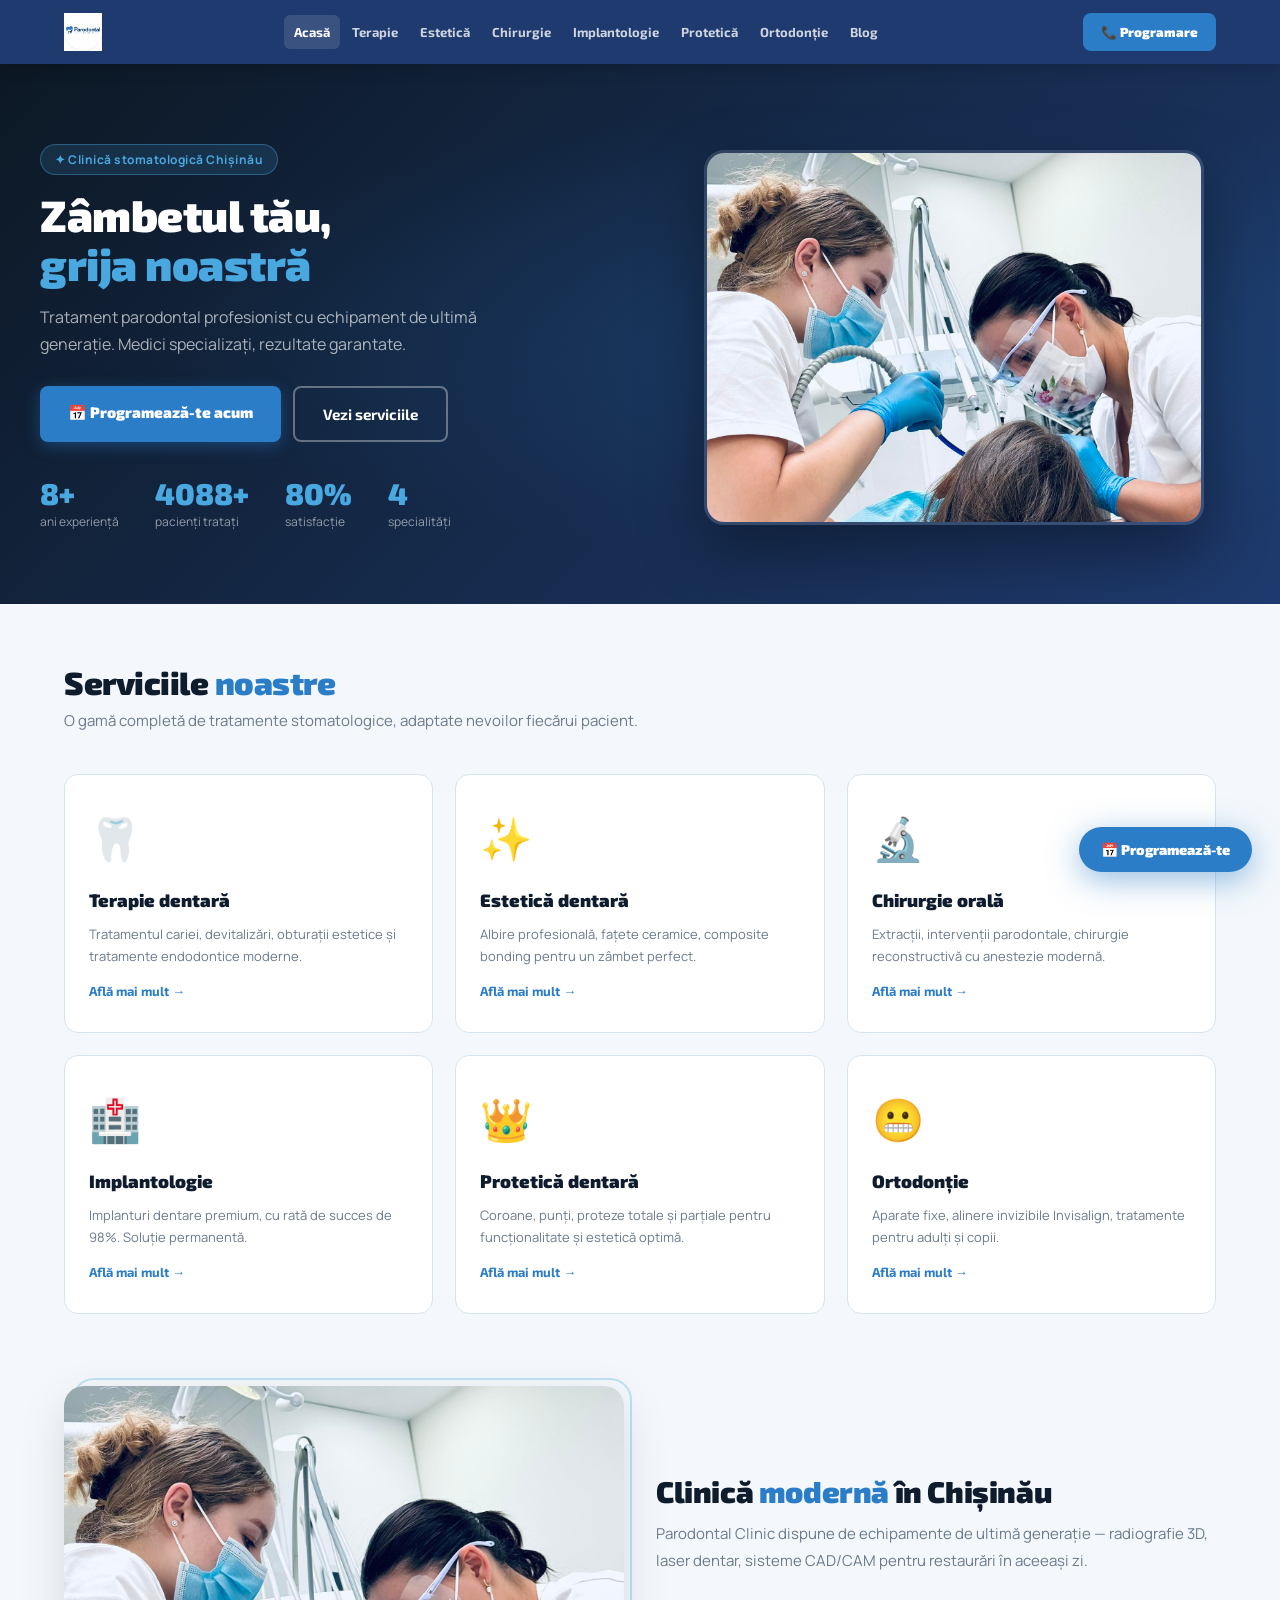
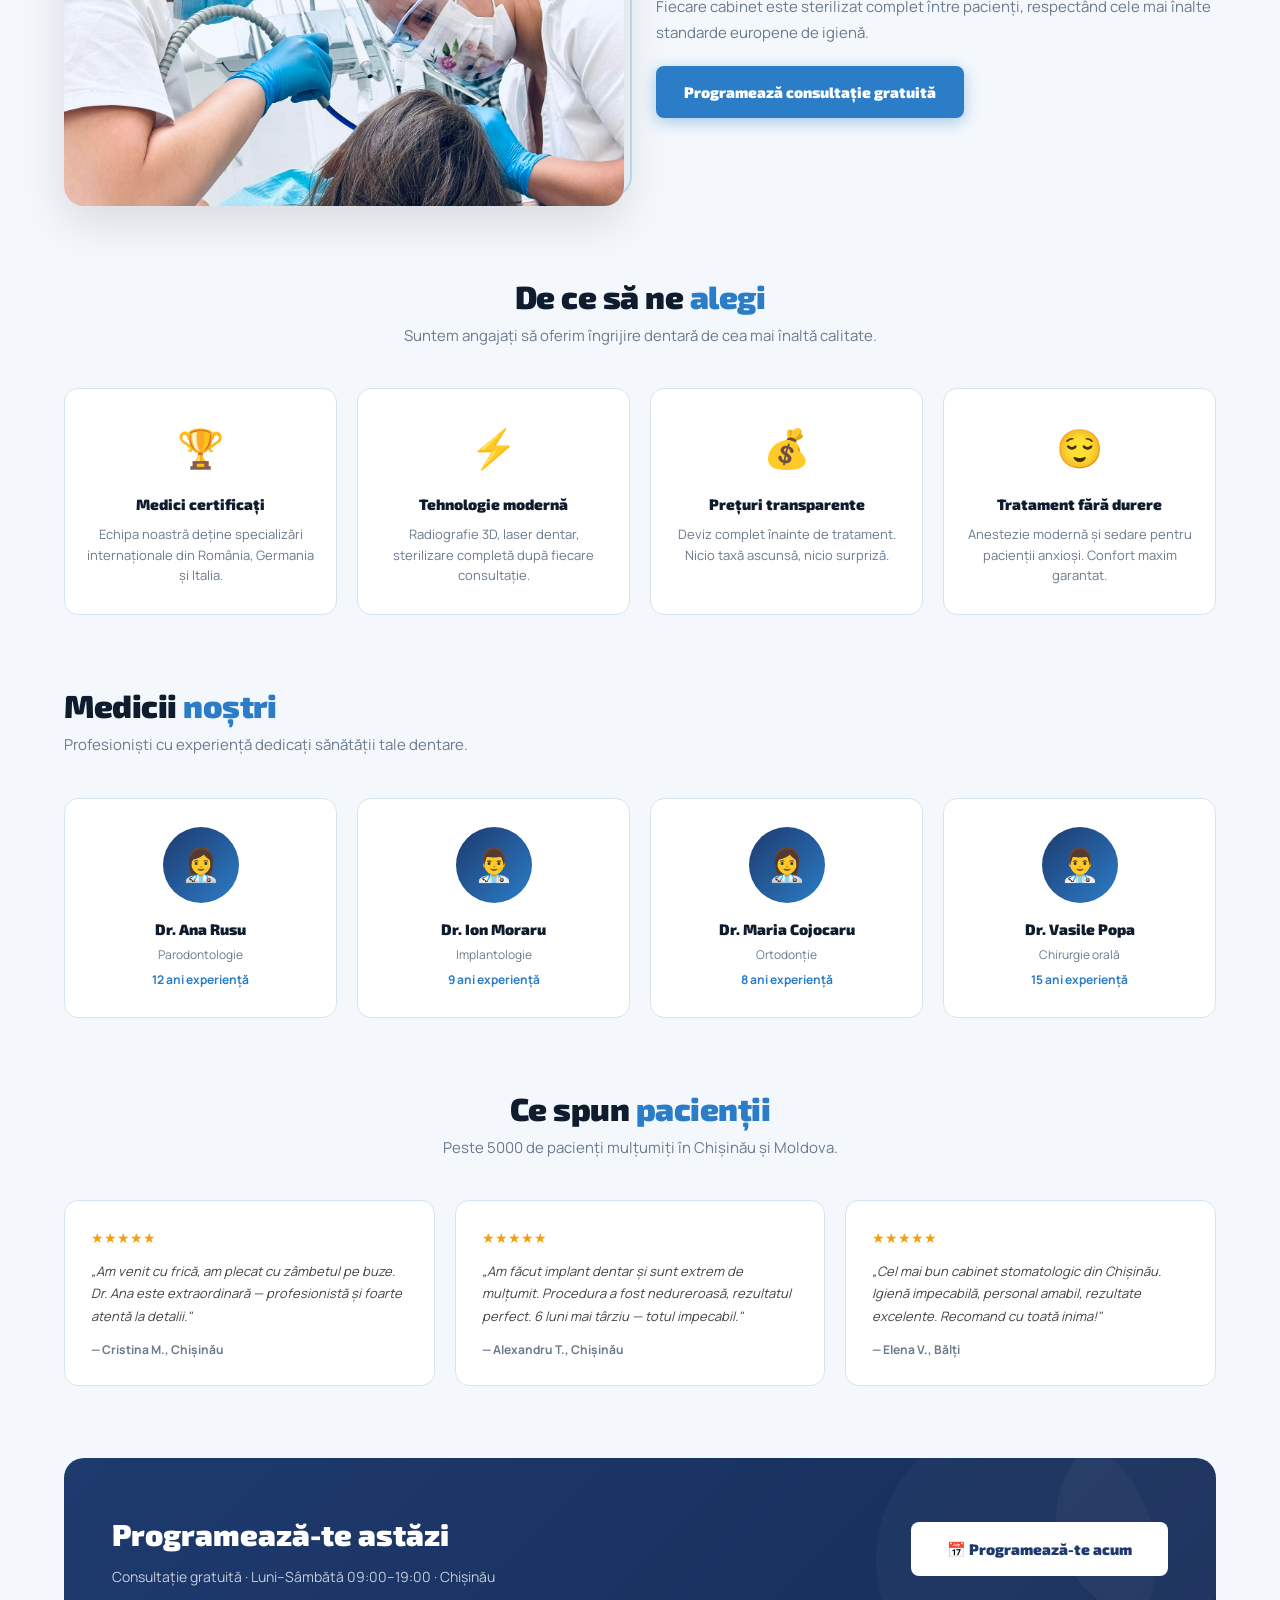
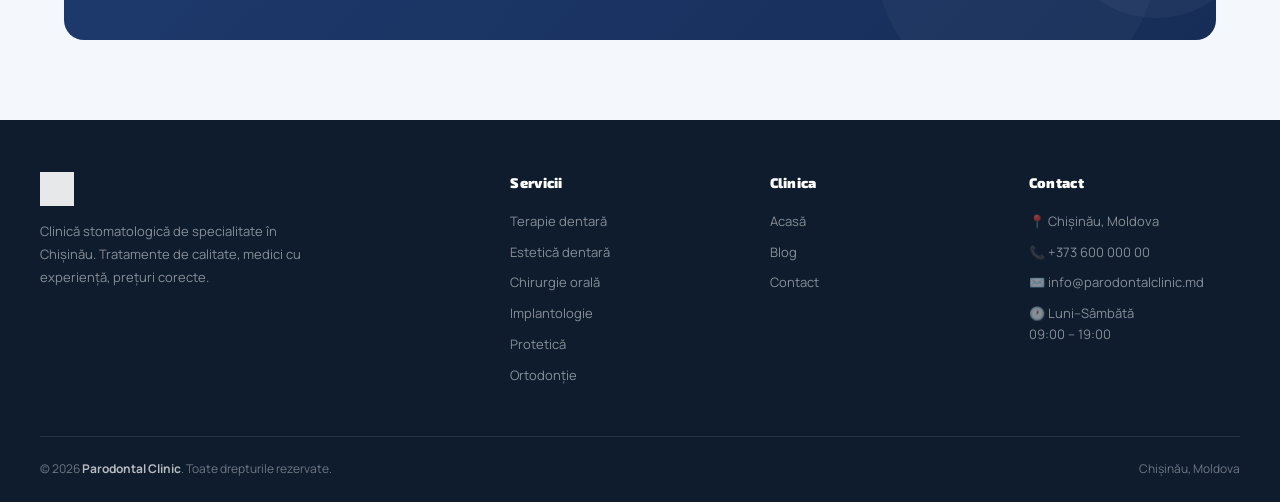
==== commit 17e4c57b: "Add animations, booking modal form on all pages, photo integration" ====
--- a/index.html
+++ b/index.html
@@ -11,7 +11,6 @@
 </head>
 <body>
 
-<!-- HEADER -->
 <header class="hdr">
   <div class="hdr-inner">
     <a href="index.html" class="logo">
@@ -29,13 +28,10 @@
       <a href="blog.html">Blog</a>
     </nav>
     <a href="tel:+37360000000" class="hdr-phone">📞 Programare</a>
-    <button class="hamburger" id="hamburger" aria-label="Meniu">
-      <span></span><span></span><span></span>
-    </button>
+    <button class="hamburger" id="hamburger" aria-label="Meniu"><span></span><span></span><span></span></button>
   </div>
 </header>
 
-<!-- MOBILE NAV -->
 <div class="mobile-nav" id="mobileNav">
   <a href="index.html" class="active">🏠 Acasă</a>
   <a href="terapie.html">🦷 Terapie</a>
@@ -45,7 +41,7 @@
   <a href="protetica.html">👑 Protetică</a>
   <a href="ortodontie.html">😬 Ortodonție</a>
   <a href="blog.html">📝 Blog</a>
-  <a href="tel:+37360000000" class="mob-phone">📞 Sună acum</a>
+  <a href="#" class="mob-phone open-book">📅 Programează-te</a>
 </div>
 
 <!-- HERO -->
@@ -56,75 +52,75 @@
       <h1>Zâmbetul tău,<br><em>grija noastră</em></h1>
       <p class="hero-sub">Tratament parodontal profesionist cu echipament de ultimă generație. Medici specializați, rezultate garantate.</p>
       <div class="hero-btns">
-        <a href="tel:+37360000000" class="btn-primary">📞 Programează-te acum</a>
+        <a href="#" class="btn-primary open-book">📅 Programează-te acum</a>
         <a href="#servicii" class="btn-outline">Vezi serviciile</a>
       </div>
       <div class="hero-stats">
         <div class="hstat">
-          <div class="hstat-num">10+</div>
+          <div class="hstat-num counter" data-target="10" data-suffix="+">10+</div>
           <div class="hstat-label">ani experiență</div>
         </div>
         <div class="hstat">
-          <div class="hstat-num">5000+</div>
+          <div class="hstat-num counter" data-target="5000" data-suffix="+">5000+</div>
           <div class="hstat-label">pacienți tratați</div>
         </div>
         <div class="hstat">
-          <div class="hstat-num">98%</div>
+          <div class="hstat-num counter" data-target="98" data-suffix="%">98%</div>
           <div class="hstat-label">satisfacție</div>
         </div>
         <div class="hstat">
-          <div class="hstat-num">6</div>
+          <div class="hstat-num counter" data-target="6" data-suffix="">6</div>
           <div class="hstat-label">specialități</div>
         </div>
       </div>
     </div>
     <div class="hero-img-wrap">
-      <div class="hero-img-box">🦷</div>
+      <img src="img-terapie.jpg" alt="Parodontal Clinic" class="hero-img-real" onerror="this.style.display='none';this.nextElementSibling.style.display='flex'">
+      <div class="hero-img-box" style="display:none">🦷</div>
     </div>
   </div>
 </section>
 
-<!-- PAGE -->
 <div class="page">
 
   <!-- SERVICII -->
   <section class="section" id="servicii">
-    <div class="section-head">
+    <div class="section-head anim">
       <h2 class="stitle">Serviciile <em>noastre</em></h2>
       <p class="sdesc">O gamă completă de tratamente stomatologice, adaptate nevoilor fiecărui pacient.</p>
     </div>
     <div class="services-grid">
-      <a href="terapie.html" class="srv-card">
+      <a href="terapie.html" class="srv-card anim delay-1">
         <div class="srv-icon">🦷</div>
         <div class="srv-name">Terapie dentară</div>
         <div class="srv-desc">Tratamentul cariei, devitalizări, obturații estetice și tratamente endodontice moderne.</div>
         <div class="srv-link">Află mai mult →</div>
       </a>
-      <a href="estetica.html" class="srv-card">
+      <a href="estetica.html" class="srv-card anim delay-2">
         <div class="srv-icon">✨</div>
         <div class="srv-name">Estetică dentară</div>
         <div class="srv-desc">Albire profesională, fațete ceramice, composite bonding pentru un zâmbet perfect.</div>
         <div class="srv-link">Află mai mult →</div>
       </a>
-      <a href="chirurgie.html" class="srv-card">
+      <a href="chirurgie.html" class="srv-card anim delay-3">
         <div class="srv-icon">🔬</div>
         <div class="srv-name">Chirurgie orală</div>
         <div class="srv-desc">Extracții, intervenții parodontale, chirurgie reconstructivă cu anestezie modernă.</div>
         <div class="srv-link">Află mai mult →</div>
       </a>
-      <a href="implantologie.html" class="srv-card">
+      <a href="implantologie.html" class="srv-card anim delay-1">
         <div class="srv-icon">🏥</div>
         <div class="srv-name">Implantologie</div>
-        <div class="srv-desc">Implanturi dentare de calitate premium, cu rată de succes de 98%. Soluție permanentă.</div>
-        <div class="srv-link">Află mai mult →</div>
-      </a>
-      <a href="protetica.html" class="srv-card">
+        <div class="srv-desc">Implanturi dentare premium, cu rată de succes de 98%. Soluție permanentă.</div>
+        <div class="srv-link">Află mai mult →</div>
+      </a>
+      <a href="protetica.html" class="srv-card anim delay-2">
         <div class="srv-icon">👑</div>
         <div class="srv-name">Protetică dentară</div>
         <div class="srv-desc">Coroane, punți, proteze totale și parțiale pentru funcționalitate și estetică optimă.</div>
         <div class="srv-link">Află mai mult →</div>
       </a>
-      <a href="ortodontie.html" class="srv-card">
+      <a href="ortodontie.html" class="srv-card anim delay-3">
         <div class="srv-icon">😬</div>
         <div class="srv-name">Ortodonție</div>
         <div class="srv-desc">Aparate fixe, alinere invizibile Invisalign, tratamente pentru adulți și copii.</div>
@@ -133,29 +129,42 @@
     </div>
   </section>
 
+  <!-- PHOTO SECTION 1 -->
+  <div class="photo-section anim">
+    <div class="photo-wrap">
+      <img src="img-terapie.jpg" alt="Tratament dentar" onerror="this.parentElement.style.background='linear-gradient(135deg,#1E3A6E,#2B7DC8)';this.style.display='none'">
+    </div>
+    <div class="photo-content">
+      <h2>Clinică <em>modernă</em> în Chișinău</h2>
+      <p>Parodontal Clinic dispune de echipamente de ultimă generație — radiografie 3D, laser dentar, sisteme CAD/CAM pentru restaurări în aceeași zi.</p>
+      <p>Fiecare cabinet este sterilizat complet între pacienți, respectând cele mai înalte standarde europene de igienă.</p>
+      <a href="#" class="btn-primary open-book">Programează consultație gratuită</a>
+    </div>
+  </div>
+
   <!-- DE CE NOI -->
   <section class="section">
-    <div class="section-head center">
+    <div class="section-head center anim">
       <h2 class="stitle">De ce să ne <em>alegi</em></h2>
       <p class="sdesc">Suntem angajați să oferim îngrijire dentară de cea mai înaltă calitate.</p>
     </div>
     <div class="why-grid">
-      <div class="why-card">
+      <div class="why-card anim delay-1">
         <div class="why-icon">🏆</div>
         <div class="why-title">Medici certificați</div>
         <div class="why-desc">Echipa noastră deține specializări internaționale din România, Germania și Italia.</div>
       </div>
-      <div class="why-card">
+      <div class="why-card anim delay-2">
         <div class="why-icon">⚡</div>
         <div class="why-title">Tehnologie modernă</div>
         <div class="why-desc">Radiografie 3D, laser dentar, sterilizare completă după fiecare consultație.</div>
       </div>
-      <div class="why-card">
+      <div class="why-card anim delay-3">
         <div class="why-icon">💰</div>
         <div class="why-title">Prețuri transparente</div>
         <div class="why-desc">Deviz complet înainte de tratament. Nicio taxă ascunsă, nicio surpriză.</div>
       </div>
-      <div class="why-card">
+      <div class="why-card anim delay-4">
         <div class="why-icon">😌</div>
         <div class="why-title">Tratament fără durere</div>
         <div class="why-desc">Anestezie modernă și sedare pentru pacienții anxioși. Confort maxim garantat.</div>
@@ -165,30 +174,30 @@
 
   <!-- MEDICI -->
   <section class="section">
-    <div class="section-head">
+    <div class="section-head anim">
       <h2 class="stitle">Medicii <em>noștri</em></h2>
       <p class="sdesc">Profesioniști cu experiență dedicați sănătății tale dentare.</p>
     </div>
     <div class="doctors-grid">
-      <div class="doc-card">
+      <div class="doc-card anim delay-1">
         <div class="doc-avatar">👩‍⚕️</div>
         <div class="doc-name">Dr. Ana Rusu</div>
         <div class="doc-spec">Parodontologie</div>
         <div class="doc-exp">12 ani experiență</div>
       </div>
-      <div class="doc-card">
+      <div class="doc-card anim delay-2">
         <div class="doc-avatar">👨‍⚕️</div>
         <div class="doc-name">Dr. Ion Moraru</div>
         <div class="doc-spec">Implantologie</div>
         <div class="doc-exp">9 ani experiență</div>
       </div>
-      <div class="doc-card">
+      <div class="doc-card anim delay-3">
         <div class="doc-avatar">👩‍⚕️</div>
         <div class="doc-name">Dr. Maria Cojocaru</div>
         <div class="doc-spec">Ortodonție</div>
         <div class="doc-exp">8 ani experiență</div>
       </div>
-      <div class="doc-card">
+      <div class="doc-card anim delay-4">
         <div class="doc-avatar">👨‍⚕️</div>
         <div class="doc-name">Dr. Vasile Popa</div>
         <div class="doc-spec">Chirurgie orală</div>
@@ -199,22 +208,22 @@
 
   <!-- RECENZII -->
   <section class="section">
-    <div class="section-head center">
+    <div class="section-head center anim">
       <h2 class="stitle">Ce spun <em>pacienții</em></h2>
       <p class="sdesc">Peste 5000 de pacienți mulțumiți în Chișinău și Moldova.</p>
     </div>
     <div class="reviews-grid">
-      <div class="review-card">
+      <div class="review-card anim delay-1">
         <div class="review-stars">★★★★★</div>
         <div class="review-text">„Am venit cu frică, am plecat cu zâmbetul pe buze. Dr. Ana este extraordinară — profesionistă și foarte atentă la detalii."</div>
         <div class="review-author">— Cristina M., Chișinău</div>
       </div>
-      <div class="review-card">
+      <div class="review-card anim delay-2">
         <div class="review-stars">★★★★★</div>
         <div class="review-text">„Am făcut implant dentar și sunt extrem de mulțumit. Procedura a fost nedureroasă, rezultatul perfect. 6 luni mai târziu — totul impecabil."</div>
         <div class="review-author">— Alexandru T., Chișinău</div>
       </div>
-      <div class="review-card">
+      <div class="review-card anim delay-3">
         <div class="review-stars">★★★★★</div>
         <div class="review-text">„Cel mai bun cabinet stomatologic din Chișinău. Igienă impecabilă, personal amabil, rezultate excelente. Recomand cu toată inima!"</div>
         <div class="review-author">— Elena V., Bălți</div>
@@ -223,12 +232,12 @@
   </section>
 
   <!-- CTA -->
-  <div class="cta-banner">
+  <div class="cta-banner anim">
     <div class="cta-text">
       <h2>Programează-te astăzi</h2>
       <p>Consultație gratuită · Luni–Sâmbătă 09:00–19:00 · Chișinău</p>
     </div>
-    <a href="tel:+37360000000" class="btn-white">📞 Sună acum</a>
+    <a href="#" class="btn-white open-book">📅 Programează-te acum</a>
   </div>
 
 </div>
@@ -255,10 +264,8 @@
       </div>
       <div class="footer-col">
         <h4>Clinica</h4>
-        <a href="index.html">Despre noi</a>
+        <a href="index.html">Acasă</a>
         <a href="blog.html">Blog</a>
-        <a href="#">Prețuri</a>
-        <a href="#">Galerie</a>
         <a href="#">Contact</a>
       </div>
       <div class="footer-col">
@@ -276,19 +283,55 @@
   </div>
 </footer>
 
-<script>
-const ham = document.getElementById('hamburger');
-const mob = document.getElementById('mobileNav');
-ham.addEventListener('click', () => {
-  ham.classList.toggle('open');
-  mob.classList.toggle('open');
-  document.body.style.overflow = mob.classList.contains('open') ? 'hidden' : '';
-});
-mob.querySelectorAll('a').forEach(a => a.addEventListener('click', () => {
-  ham.classList.remove('open');
-  mob.classList.remove('open');
-  document.body.style.overflow = '';
-}));
-</script>
+<!-- FLOATING BOOK BUTTON -->
+<button class="book-float" id="bookBtn">📅 Programează-te</button>
+
+<!-- BOOKING MODAL -->
+<div class="modal" id="bookModal">
+  <div class="modal-overlay" id="bookOverlay"></div>
+  <div class="modal-box">
+    <button class="modal-close" id="bookClose">✕</button>
+    <div class="modal-title">Programare online</div>
+    <div class="modal-sub">Completează formularul și te contactăm în cel mai scurt timp.</div>
+    <form id="bookForm">
+      <div class="form-row">
+        <div class="form-group">
+          <label>Nume *</label>
+          <input type="text" placeholder="Ion Popescu" required>
+        </div>
+        <div class="form-group">
+          <label>Telefon *</label>
+          <input type="tel" placeholder="+373 6XX XXX XXX" required>
+        </div>
+      </div>
+      <div class="form-group">
+        <label>Serviciu dorit</label>
+        <select>
+          <option value="">— Selectează serviciul —</option>
+          <option>Consultație gratuită</option>
+          <option>Terapie dentară</option>
+          <option>Estetică dentară / Albire</option>
+          <option>Chirurgie orală</option>
+          <option>Implantologie</option>
+          <option>Protetică dentară</option>
+          <option>Ortodonție</option>
+          <option>Igienă profesională</option>
+          <option>Altul</option>
+        </select>
+      </div>
+      <div class="form-group">
+        <label>Data preferată</label>
+        <input type="date">
+      </div>
+      <div class="form-group">
+        <label>Mesaj (opțional)</label>
+        <textarea placeholder="Descrie pe scurt problema sau întrebarea ta..."></textarea>
+      </div>
+      <button type="submit" class="form-submit">Trimite cererea →</button>
+    </form>
+  </div>
+</div>
+
+<script src="app.js"></script>
 </body>
 </html>
--- a/style.css
+++ b/style.css
@@ -20,6 +20,22 @@
 a{color:inherit;text-decoration:none}
 img{max-width:100%;display:block}
 
+/* ─── SCROLL ANIMATIONS ─── */
+.anim{opacity:0;transform:translateY(32px);transition:opacity .65s ease,transform .65s ease}
+.anim.visible{opacity:1;transform:none}
+.anim-left{opacity:0;transform:translateX(-40px);transition:opacity .65s ease,transform .65s ease}
+.anim-left.visible{opacity:1;transform:none}
+.anim-right{opacity:0;transform:translateX(40px);transition:opacity .65s ease,transform .65s ease}
+.anim-right.visible{opacity:1;transform:none}
+.anim-scale{opacity:0;transform:scale(.92);transition:opacity .6s ease,transform .6s ease}
+.anim-scale.visible{opacity:1;transform:scale(1)}
+.delay-1{transition-delay:.1s}
+.delay-2{transition-delay:.2s}
+.delay-3{transition-delay:.3s}
+.delay-4{transition-delay:.4s}
+.delay-5{transition-delay:.5s}
+.delay-6{transition-delay:.6s}
+
 /* ─── HEADER / NAV ─── */
 .hdr{background:var(--primary);position:sticky;top:0;z-index:200;box-shadow:0 2px 16px rgba(0,0,0,.2)}
 .hdr-inner{max-width:var(--max);margin:0 auto;display:flex;align-items:center;justify-content:space-between;padding:0 24px;height:64px}
@@ -27,10 +43,10 @@
 .logo-text{font-family:'Exo 2',sans-serif;font-size:20px;font-weight:900;color:#fff;letter-spacing:-.3px}
 .logo-text em{color:var(--blue2);font-style:normal}
 .nav{display:flex;align-items:center;gap:2px}
-.nav a{font-family:'Exo 2',sans-serif;font-size:13px;font-weight:700;color:rgba(255,255,255,.78);padding:7px 10px;border-radius:6px;transition:all .15s;white-space:nowrap}
+.nav a{font-family:'Exo 2',sans-serif;font-size:13px;font-weight:700;color:rgba(255,255,255,.78);padding:7px 10px;border-radius:6px;transition:all .2s;white-space:nowrap}
 .nav a:hover,.nav a.active{color:#fff;background:rgba(255,255,255,.12)}
-.hdr-phone{background:var(--blue);border-radius:var(--rs);padding:9px 18px;color:#fff;font-family:'Exo 2',sans-serif;font-size:13px;font-weight:900;white-space:nowrap;margin-left:14px;transition:background .2s}
-.hdr-phone:hover{background:#2370b5}
+.hdr-phone{background:var(--blue);border-radius:var(--rs);padding:9px 18px;color:#fff;font-family:'Exo 2',sans-serif;font-size:13px;font-weight:900;white-space:nowrap;margin-left:14px;transition:background .2s,transform .15s}
+.hdr-phone:hover{background:#2370b5;transform:scale(1.04)}
 
 /* hamburger */
 .hamburger{display:none;flex-direction:column;gap:5px;cursor:pointer;padding:8px;background:none;border:none}
@@ -42,7 +58,7 @@
 /* mobile nav */
 .mobile-nav{display:none;position:fixed;top:64px;left:0;right:0;bottom:0;background:var(--primary);z-index:199;overflow-y:auto;padding:16px}
 .mobile-nav.open{display:block}
-.mobile-nav a{display:block;font-family:'Exo 2',sans-serif;font-size:16px;font-weight:700;color:rgba(255,255,255,.8);padding:15px 16px;border-bottom:1px solid rgba(255,255,255,.1);border-radius:var(--rs)}
+.mobile-nav a{display:block;font-family:'Exo 2',sans-serif;font-size:16px;font-weight:700;color:rgba(255,255,255,.8);padding:15px 16px;border-bottom:1px solid rgba(255,255,255,.1);border-radius:var(--rs);transition:background .15s}
 .mobile-nav a:hover,.mobile-nav a.active{color:#fff;background:rgba(255,255,255,.1)}
 .mob-phone{display:block;background:var(--blue);color:#fff;text-align:center;font-family:'Exo 2',sans-serif;font-size:16px;font-weight:900;padding:16px;border-radius:var(--rs);margin-top:16px}
 
@@ -50,18 +66,21 @@
 .hero{background:linear-gradient(135deg,#0c1824 0%,var(--primary) 100%);padding:80px 24px 72px;position:relative;overflow:hidden}
 .hero::before{content:'';position:absolute;inset:0;background:radial-gradient(ellipse at 70% 50%,rgba(43,125,200,.2) 0%,transparent 60%);pointer-events:none}
 .hero-inner{max-width:var(--max);margin:0 auto;display:grid;grid-template-columns:1fr 1fr;gap:56px;align-items:center;position:relative;z-index:1}
-.hero-badge{display:inline-block;background:rgba(74,168,224,.15);border:1px solid rgba(74,168,224,.4);border-radius:20px;padding:5px 14px;font-size:12px;font-weight:700;color:var(--blue2);letter-spacing:.5px;margin-bottom:16px}
-.hero h1{font-family:'Exo 2',sans-serif;font-size:44px;font-weight:900;color:#fff;line-height:1.1;letter-spacing:-.5px;margin-bottom:16px}
+.hero-badge{display:inline-block;background:rgba(74,168,224,.15);border:1px solid rgba(74,168,224,.4);border-radius:20px;padding:5px 14px;font-size:12px;font-weight:700;color:var(--blue2);letter-spacing:.5px;margin-bottom:16px;animation:fadeDown .7s ease both}
+@keyframes fadeDown{from{opacity:0;transform:translateY(-16px)}to{opacity:1;transform:none}}
+.hero h1{font-family:'Exo 2',sans-serif;font-size:44px;font-weight:900;color:#fff;line-height:1.1;letter-spacing:-.5px;margin-bottom:16px;animation:fadeUp .8s .15s ease both}
 .hero h1 em{color:var(--blue2);font-style:normal}
-.hero-sub{font-size:16px;color:rgba(255,255,255,.65);margin-bottom:28px;line-height:1.7;max-width:480px}
-.hero-btns{display:flex;gap:12px;flex-wrap:wrap}
-.btn-primary{background:var(--blue);color:#fff;font-family:'Exo 2',sans-serif;font-size:15px;font-weight:900;padding:14px 28px;border-radius:var(--rs);transition:background .2s;border:none;cursor:pointer;display:inline-block}
-.btn-primary:hover{background:#2370b5}
+.hero-sub{font-size:16px;color:rgba(255,255,255,.65);margin-bottom:28px;line-height:1.7;max-width:480px;animation:fadeUp .8s .3s ease both}
+.hero-btns{display:flex;gap:12px;flex-wrap:wrap;animation:fadeUp .8s .45s ease both}
+@keyframes fadeUp{from{opacity:0;transform:translateY(20px)}to{opacity:1;transform:none}}
+.btn-primary{background:var(--blue);color:#fff;font-family:'Exo 2',sans-serif;font-size:15px;font-weight:900;padding:14px 28px;border-radius:var(--rs);transition:background .2s,transform .15s,box-shadow .2s;border:none;cursor:pointer;display:inline-block;box-shadow:0 4px 16px rgba(43,125,200,.4)}
+.btn-primary:hover{background:#2370b5;transform:translateY(-2px);box-shadow:0 8px 24px rgba(43,125,200,.5)}
 .btn-outline{background:transparent;color:#fff;font-family:'Exo 2',sans-serif;font-size:15px;font-weight:700;padding:14px 28px;border-radius:var(--rs);border:2px solid rgba(255,255,255,.35);transition:all .2s;display:inline-block}
-.btn-outline:hover{border-color:rgba(255,255,255,.8)}
-.hero-img-wrap{display:flex;justify-content:center}
+.btn-outline:hover{border-color:rgba(255,255,255,.8);background:rgba(255,255,255,.08)}
+.hero-img-wrap{display:flex;justify-content:center;animation:fadeUp .9s .2s ease both}
+.hero-img-real{width:100%;max-width:500px;border-radius:20px;object-fit:cover;aspect-ratio:4/3;box-shadow:0 24px 64px rgba(0,0,0,.4);border:3px solid rgba(255,255,255,.12)}
 .hero-img-box{width:100%;max-width:440px;aspect-ratio:4/3;background:rgba(255,255,255,.06);border:1px solid rgba(255,255,255,.12);border-radius:20px;display:flex;align-items:center;justify-content:center;font-size:90px}
-.hero-stats{display:flex;gap:36px;margin-top:36px;flex-wrap:wrap}
+.hero-stats{display:flex;gap:36px;margin-top:36px;flex-wrap:wrap;animation:fadeUp .8s .6s ease both}
 .hstat-num{font-family:'Exo 2',sans-serif;font-size:30px;font-weight:900;color:var(--blue2);line-height:1}
 .hstat-label{font-size:12px;color:rgba(255,255,255,.55);margin-top:4px}
 
@@ -69,8 +88,8 @@
 .page{max-width:var(--max);margin:0 auto;padding:60px 24px 80px}
 
 /* ─── SECTION ─── */
-.section{margin-bottom:68px}
-.section-head{margin-bottom:36px}
+.section{margin-bottom:72px}
+.section-head{margin-bottom:40px}
 .section-head.center{text-align:center}
 .stitle{font-family:'Exo 2',sans-serif;font-size:32px;font-weight:900;letter-spacing:-.5px;line-height:1.15;margin-bottom:8px}
 .stitle em{font-style:normal;color:var(--blue)}
@@ -79,59 +98,89 @@
 
 /* ─── SERVICES GRID ─── */
 .services-grid{display:grid;grid-template-columns:repeat(3,1fr);gap:22px}
-.srv-card{background:var(--white);border:1px solid var(--border);border-radius:var(--r);padding:30px 24px;transition:box-shadow .2s,transform .2s;display:block}
-.srv-card:hover{box-shadow:0 8px 36px rgba(30,58,110,.12);transform:translateY(-4px)}
-.srv-icon{font-size:42px;margin-bottom:14px}
+.srv-card{background:var(--white);border:1px solid var(--border);border-radius:var(--r);padding:30px 24px;transition:box-shadow .25s,transform .25s,border-color .25s;display:block;position:relative;overflow:hidden}
+.srv-card::before{content:'';position:absolute;inset:0;background:linear-gradient(135deg,rgba(43,125,200,.04),transparent);opacity:0;transition:opacity .3s}
+.srv-card:hover{box-shadow:0 12px 40px rgba(30,58,110,.14);transform:translateY(-5px);border-color:rgba(43,125,200,.3)}
+.srv-card:hover::before{opacity:1}
+.srv-icon{font-size:42px;margin-bottom:14px;display:block;transition:transform .3s}
+.srv-card:hover .srv-icon{transform:scale(1.15)}
 .srv-name{font-family:'Exo 2',sans-serif;font-size:18px;font-weight:900;color:var(--ink);margin-bottom:8px}
 .srv-desc{font-size:13px;color:var(--ink3);line-height:1.7;margin-bottom:14px}
-.srv-link{font-family:'Exo 2',sans-serif;font-size:13px;font-weight:700;color:var(--blue);display:flex;align-items:center;gap:4px}
+.srv-link{font-family:'Exo 2',sans-serif;font-size:13px;font-weight:700;color:var(--blue);display:flex;align-items:center;gap:4px;transition:gap .2s}
+.srv-card:hover .srv-link{gap:8px}
 
 /* ─── WHY GRID ─── */
 .why-grid{display:grid;grid-template-columns:repeat(4,1fr);gap:20px}
-.why-card{background:var(--white);border:1px solid var(--border);border-radius:var(--r);padding:28px 20px;text-align:center}
-.why-icon{font-size:38px;margin-bottom:14px}
+.why-card{background:var(--white);border:1px solid var(--border);border-radius:var(--r);padding:28px 20px;text-align:center;transition:box-shadow .25s,transform .25s}
+.why-card:hover{box-shadow:0 8px 32px rgba(30,58,110,.1);transform:translateY(-4px)}
+.why-icon{font-size:38px;margin-bottom:14px;transition:transform .3s}
+.why-card:hover .why-icon{transform:scale(1.2) rotate(-5deg)}
 .why-title{font-family:'Exo 2',sans-serif;font-size:15px;font-weight:900;color:var(--ink);margin-bottom:8px}
 .why-desc{font-size:13px;color:var(--ink3);line-height:1.6}
 
+/* ─── PHOTO SECTION ─── */
+.photo-section{display:grid;grid-template-columns:1fr 1fr;gap:32px;align-items:center;margin-bottom:72px}
+.photo-section.reverse{direction:rtl}
+.photo-section.reverse>*{direction:ltr}
+.photo-wrap{position:relative}
+.photo-wrap img{width:100%;border-radius:20px;object-fit:cover;aspect-ratio:4/3;box-shadow:0 16px 48px rgba(0,0,0,.12)}
+.photo-wrap::before{content:'';position:absolute;inset:-8px -8px 8px 8px;border:2px solid var(--blue2);border-radius:22px;opacity:.3;pointer-events:none;z-index:-1}
+.photo-content h2{font-family:'Exo 2',sans-serif;font-size:30px;font-weight:900;letter-spacing:-.4px;margin-bottom:12px;line-height:1.2}
+.photo-content h2 em{font-style:normal;color:var(--blue)}
+.photo-content p{font-size:15px;color:var(--ink3);line-height:1.75;margin-bottom:20px}
+
 /* ─── DOCTORS ─── */
 .doctors-grid{display:grid;grid-template-columns:repeat(4,1fr);gap:20px}
-.doc-card{background:var(--white);border:1px solid var(--border);border-radius:var(--r);padding:28px 18px;text-align:center}
-.doc-avatar{width:76px;height:76px;border-radius:50%;background:linear-gradient(135deg,var(--primary),var(--blue));display:flex;align-items:center;justify-content:center;font-size:32px;margin:0 auto 14px}
+.doc-card{background:var(--white);border:1px solid var(--border);border-radius:var(--r);padding:28px 18px;text-align:center;transition:box-shadow .25s,transform .25s}
+.doc-card:hover{box-shadow:0 8px 32px rgba(30,58,110,.1);transform:translateY(-4px)}
+.doc-avatar{width:76px;height:76px;border-radius:50%;background:linear-gradient(135deg,var(--primary),var(--blue));display:flex;align-items:center;justify-content:center;font-size:32px;margin:0 auto 14px;transition:transform .3s}
+.doc-card:hover .doc-avatar{transform:scale(1.08)}
+.doc-avatar img{width:76px;height:76px;border-radius:50%;object-fit:cover}
 .doc-name{font-family:'Exo 2',sans-serif;font-size:15px;font-weight:900;color:var(--ink)}
 .doc-spec{font-size:12px;color:var(--ink3);margin-top:4px}
 .doc-exp{font-size:12px;color:var(--blue);font-weight:700;margin-top:6px}
 
 /* ─── REVIEWS ─── */
 .reviews-grid{display:grid;grid-template-columns:repeat(3,1fr);gap:20px}
-.review-card{background:var(--white);border:1px solid var(--border);border-radius:var(--r);padding:26px}
+.review-card{background:var(--white);border:1px solid var(--border);border-radius:var(--r);padding:26px;transition:box-shadow .25s,transform .25s}
+.review-card:hover{box-shadow:0 8px 32px rgba(30,58,110,.08);transform:translateY(-3px)}
 .review-stars{color:#F59E0B;font-size:14px;margin-bottom:10px}
 .review-text{font-size:13px;color:#444;line-height:1.75;margin-bottom:12px;font-style:italic}
 .review-author{font-size:12px;color:var(--ink3);font-weight:700}
 
 /* ─── CTA BANNER ─── */
-.cta-banner{background:linear-gradient(135deg,var(--primary) 0%,var(--primary2) 100%);border-radius:20px;padding:52px 48px;display:flex;align-items:center;justify-content:space-between;gap:28px}
+.cta-banner{background:linear-gradient(135deg,var(--primary) 0%,var(--primary2) 100%);border-radius:20px;padding:52px 48px;display:flex;align-items:center;justify-content:space-between;gap:28px;position:relative;overflow:hidden}
+.cta-banner::before{content:'';position:absolute;right:-40px;top:-40px;width:200px;height:200px;background:rgba(255,255,255,.04);border-radius:50%}
+.cta-banner::after{content:'';position:absolute;right:60px;bottom:-60px;width:280px;height:280px;background:rgba(255,255,255,.03);border-radius:50%}
 .cta-text h2{font-family:'Exo 2',sans-serif;font-size:30px;font-weight:900;color:#fff;margin-bottom:8px}
 .cta-text p{font-size:14px;color:rgba(255,255,255,.75)}
-.btn-white{background:#fff;color:var(--primary);font-family:'Exo 2',sans-serif;font-size:15px;font-weight:900;padding:15px 36px;border-radius:var(--rs);white-space:nowrap;display:inline-block;transition:opacity .2s}
-.btn-white:hover{opacity:.9}
+.btn-white{background:#fff;color:var(--primary);font-family:'Exo 2',sans-serif;font-size:15px;font-weight:900;padding:15px 36px;border-radius:var(--rs);white-space:nowrap;display:inline-block;transition:transform .2s,box-shadow .2s;position:relative;z-index:1}
+.btn-white:hover{transform:translateY(-2px);box-shadow:0 8px 24px rgba(0,0,0,.2)}
 
 /* ─── PAGE HERO (inner pages) ─── */
 .page-hero{background:linear-gradient(135deg,#0c1824 0%,var(--primary) 100%);padding:52px 24px;position:relative;overflow:hidden}
 .page-hero::before{content:'';position:absolute;inset:0;background:radial-gradient(ellipse at right,rgba(43,125,200,.18) 0%,transparent 60%);pointer-events:none}
 .page-hero-inner{max-width:var(--max);margin:0 auto;position:relative;z-index:1}
 .breadcrumb{font-size:12px;color:rgba(255,255,255,.45);margin-bottom:12px}
-.breadcrumb a{color:rgba(255,255,255,.45)}
+.breadcrumb a{color:rgba(255,255,255,.45);transition:color .2s}
 .breadcrumb a:hover{color:#fff}
 .breadcrumb span{color:var(--blue2)}
-.page-hero h1{font-family:'Exo 2',sans-serif;font-size:38px;font-weight:900;color:#fff;line-height:1.15;letter-spacing:-.4px;margin-bottom:12px}
+.page-hero h1{font-family:'Exo 2',sans-serif;font-size:38px;font-weight:900;color:#fff;line-height:1.15;letter-spacing:-.4px;margin-bottom:12px;animation:fadeUp .7s ease both}
 .page-hero h1 em{color:var(--blue2);font-style:normal}
-.page-hero p{font-size:15px;color:rgba(255,255,255,.65);max-width:580px;line-height:1.75}
+.page-hero p{font-size:15px;color:rgba(255,255,255,.65);max-width:580px;line-height:1.75;animation:fadeUp .7s .15s ease both}
+
+/* ─── PAGE HERO WITH IMAGE ─── */
+.page-hero-with-img{display:grid;grid-template-columns:1fr 420px;gap:40px;align-items:center}
+.page-hero-img{border-radius:16px;overflow:hidden;box-shadow:0 20px 60px rgba(0,0,0,.4);animation:fadeUp .9s .2s ease both}
+.page-hero-img img{width:100%;height:280px;object-fit:cover}
 
 /* ─── TREATMENT CARDS ─── */
 .treatment-grid{display:grid;grid-template-columns:repeat(2,1fr);gap:22px;margin-bottom:48px}
-.treatment-card{background:var(--white);border:1px solid var(--border);border-radius:var(--r);overflow:hidden}
+.treatment-card{background:var(--white);border:1px solid var(--border);border-radius:var(--r);overflow:hidden;transition:box-shadow .25s,transform .25s}
+.treatment-card:hover{box-shadow:0 12px 40px rgba(30,58,110,.12);transform:translateY(-4px)}
 .treatment-top{background:linear-gradient(135deg,var(--primary),var(--blue));padding:22px;display:flex;align-items:center;gap:14px}
-.treatment-top .t-icon{font-size:34px}
+.treatment-top .t-icon{font-size:34px;transition:transform .3s}
+.treatment-card:hover .t-icon{transform:scale(1.15)}
 .treatment-top .t-name{font-family:'Exo 2',sans-serif;font-size:17px;font-weight:900;color:#fff}
 .treatment-body{padding:20px}
 .treatment-body p{font-size:13px;color:var(--ink3);line-height:1.75;margin-bottom:12px}
@@ -139,14 +188,51 @@
 
 /* ─── BLOG ─── */
 .blog-grid{display:grid;grid-template-columns:repeat(3,1fr);gap:24px}
-.blog-card{background:var(--white);border:1px solid var(--border);border-radius:var(--r);overflow:hidden;transition:box-shadow .2s,transform .2s}
-.blog-card:hover{box-shadow:0 8px 32px rgba(30,58,110,.1);transform:translateY(-4px)}
-.blog-img{aspect-ratio:16/9;background:linear-gradient(135deg,var(--primary),var(--blue));display:flex;align-items:center;justify-content:center;font-size:52px}
+.blog-card{background:var(--white);border:1px solid var(--border);border-radius:var(--r);overflow:hidden;transition:box-shadow .25s,transform .25s}
+.blog-card:hover{box-shadow:0 12px 40px rgba(30,58,110,.1);transform:translateY(-5px)}
+.blog-img{aspect-ratio:16/9;background:linear-gradient(135deg,var(--primary),var(--blue));display:flex;align-items:center;justify-content:center;font-size:52px;overflow:hidden}
+.blog-img img{width:100%;height:100%;object-fit:cover;transition:transform .4s}
+.blog-card:hover .blog-img img{transform:scale(1.06)}
 .blog-body{padding:22px}
 .blog-cat{font-size:11px;font-weight:700;color:var(--blue);text-transform:uppercase;letter-spacing:.8px;margin-bottom:8px}
 .blog-title{font-family:'Exo 2',sans-serif;font-size:17px;font-weight:900;color:var(--ink);line-height:1.35;margin-bottom:10px}
 .blog-excerpt{font-size:13px;color:var(--ink3);line-height:1.7;margin-bottom:16px}
 .blog-meta{font-size:12px;color:var(--ink3)}
+
+/* ─── FLOATING BOOK BUTTON ─── */
+.book-float{position:fixed;bottom:28px;right:28px;z-index:150;background:var(--blue);color:#fff;font-family:'Exo 2',sans-serif;font-size:14px;font-weight:900;padding:14px 22px;border-radius:50px;border:none;cursor:pointer;box-shadow:0 8px 32px rgba(43,125,200,.5);display:flex;align-items:center;gap:8px;transition:transform .2s,box-shadow .2s;animation:pulse 2.5s infinite}
+.book-float:hover{transform:translateY(-3px) scale(1.04);box-shadow:0 12px 40px rgba(43,125,200,.6);animation:none}
+@keyframes pulse{0%,100%{box-shadow:0 8px 32px rgba(43,125,200,.5)}50%{box-shadow:0 8px 40px rgba(43,125,200,.8)}}
+
+/* ─── MODAL ─── */
+.modal{display:none;position:fixed;inset:0;z-index:500;align-items:center;justify-content:center;padding:16px}
+.modal.open{display:flex}
+.modal-overlay{position:absolute;inset:0;background:rgba(10,20,40,.7);backdrop-filter:blur(4px)}
+.modal-box{position:relative;z-index:1;background:#fff;border-radius:20px;padding:36px;width:100%;max-width:480px;max-height:90vh;overflow-y:auto;transform:scale(.9) translateY(20px);opacity:0;transition:transform .3s ease,opacity .3s ease}
+.modal-box.in{transform:scale(1) translateY(0);opacity:1}
+.modal-close{position:absolute;top:16px;right:16px;background:var(--bg);border:none;border-radius:50%;width:32px;height:32px;cursor:pointer;font-size:16px;display:flex;align-items:center;justify-content:center;transition:background .2s;color:var(--ink)}
+.modal-close:hover{background:var(--border)}
+.modal-title{font-family:'Exo 2',sans-serif;font-size:22px;font-weight:900;color:var(--ink);margin-bottom:4px}
+.modal-sub{font-size:13px;color:var(--ink3);margin-bottom:24px}
+
+/* form */
+.form-group{margin-bottom:16px}
+.form-group label{display:block;font-size:12px;font-weight:700;color:var(--ink2);margin-bottom:6px;text-transform:uppercase;letter-spacing:.4px}
+.form-group input,
+.form-group select,
+.form-group textarea{width:100%;background:var(--bg);border:2px solid var(--border);border-radius:var(--rs);padding:12px 14px;font-family:'Manrope',sans-serif;font-size:14px;color:var(--ink);transition:border-color .2s,box-shadow .2s;outline:none}
+.form-group input:focus,
+.form-group select:focus,
+.form-group textarea:focus{border-color:var(--blue);box-shadow:0 0 0 3px rgba(43,125,200,.12)}
+.form-group textarea{resize:vertical;min-height:90px}
+.form-row{display:grid;grid-template-columns:1fr 1fr;gap:12px}
+.form-submit{width:100%;background:var(--blue);color:#fff;font-family:'Exo 2',sans-serif;font-size:15px;font-weight:900;padding:15px;border-radius:var(--rs);border:none;cursor:pointer;transition:background .2s,transform .15s;margin-top:8px}
+.form-submit:hover{background:#2370b5;transform:translateY(-1px)}
+.form-submit:disabled{opacity:.7;cursor:not-allowed;transform:none}
+.form-success{text-align:center;padding:24px 0}
+.form-success-icon{font-size:48px;margin-bottom:12px}
+.form-success h3{font-family:'Exo 2',sans-serif;font-size:20px;font-weight:900;color:var(--ink);margin-bottom:8px}
+.form-success p{font-size:14px;color:var(--ink3)}
 
 /* ─── FOOTER ─── */
 footer{background:var(--ink);padding:52px 24px 24px}
@@ -169,6 +255,8 @@
   .why-grid{grid-template-columns:repeat(2,1fr)}
   .doctors-grid{grid-template-columns:repeat(2,1fr)}
   .footer-grid{grid-template-columns:1fr 1fr;gap:32px}
+  .page-hero-with-img{grid-template-columns:1fr;gap:24px}
+  .page-hero-img{display:none}
 }
 @media(max-width:768px){
   .nav,.hdr-phone{display:none}
@@ -184,6 +272,8 @@
   .reviews-grid{grid-template-columns:1fr}
   .treatment-grid{grid-template-columns:1fr}
   .blog-grid{grid-template-columns:1fr}
+  .photo-section{grid-template-columns:1fr}
+  .photo-section.reverse{direction:ltr}
   .cta-banner{flex-direction:column;text-align:center;padding:36px 24px}
   .cta-text h2{font-size:22px}
   .footer-grid{grid-template-columns:1fr;gap:28px}
@@ -192,6 +282,9 @@
   .page-hero{padding:36px 16px}
   .page-hero h1{font-size:28px}
   .footer-bottom{justify-content:center;text-align:center}
+  .book-float{bottom:16px;right:16px;padding:12px 18px;font-size:13px}
+  .modal-box{padding:24px}
+  .form-row{grid-template-columns:1fr}
 }
 @media(max-width:480px){
   .why-grid{grid-template-columns:1fr}
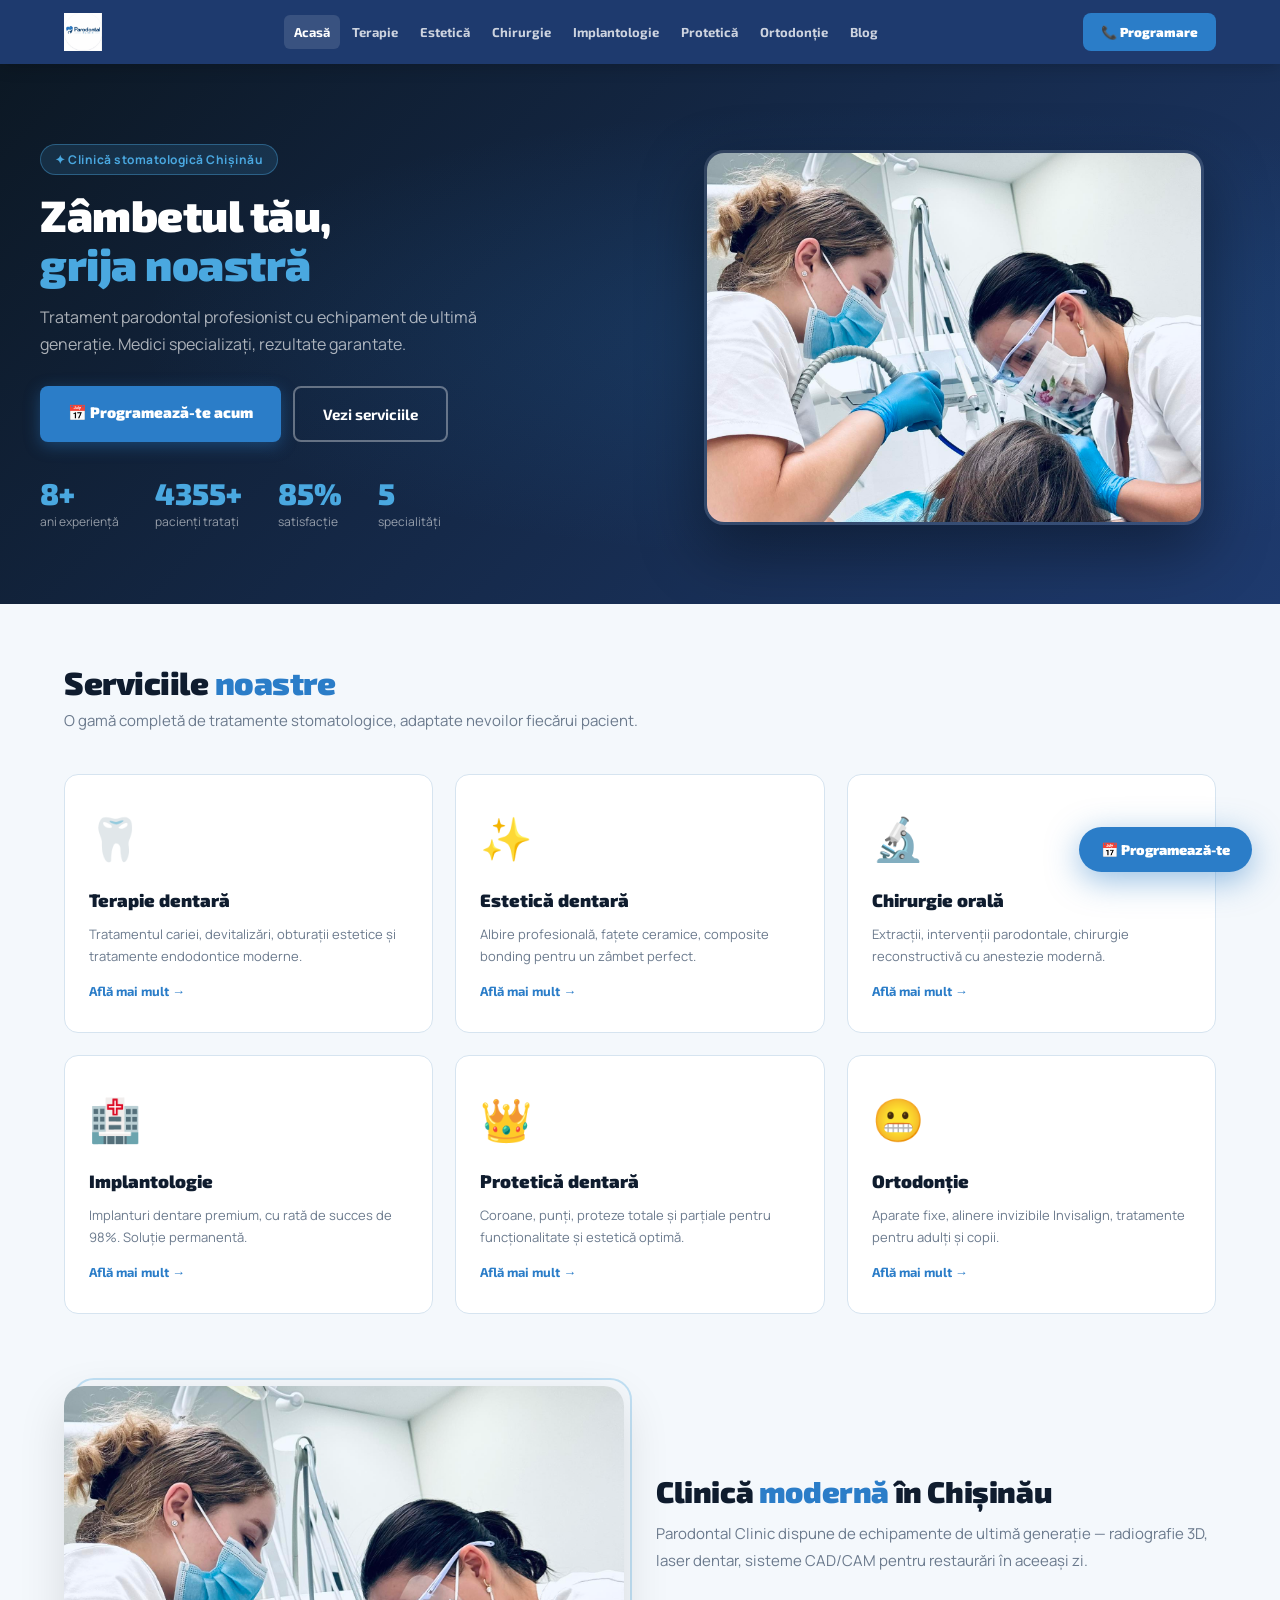
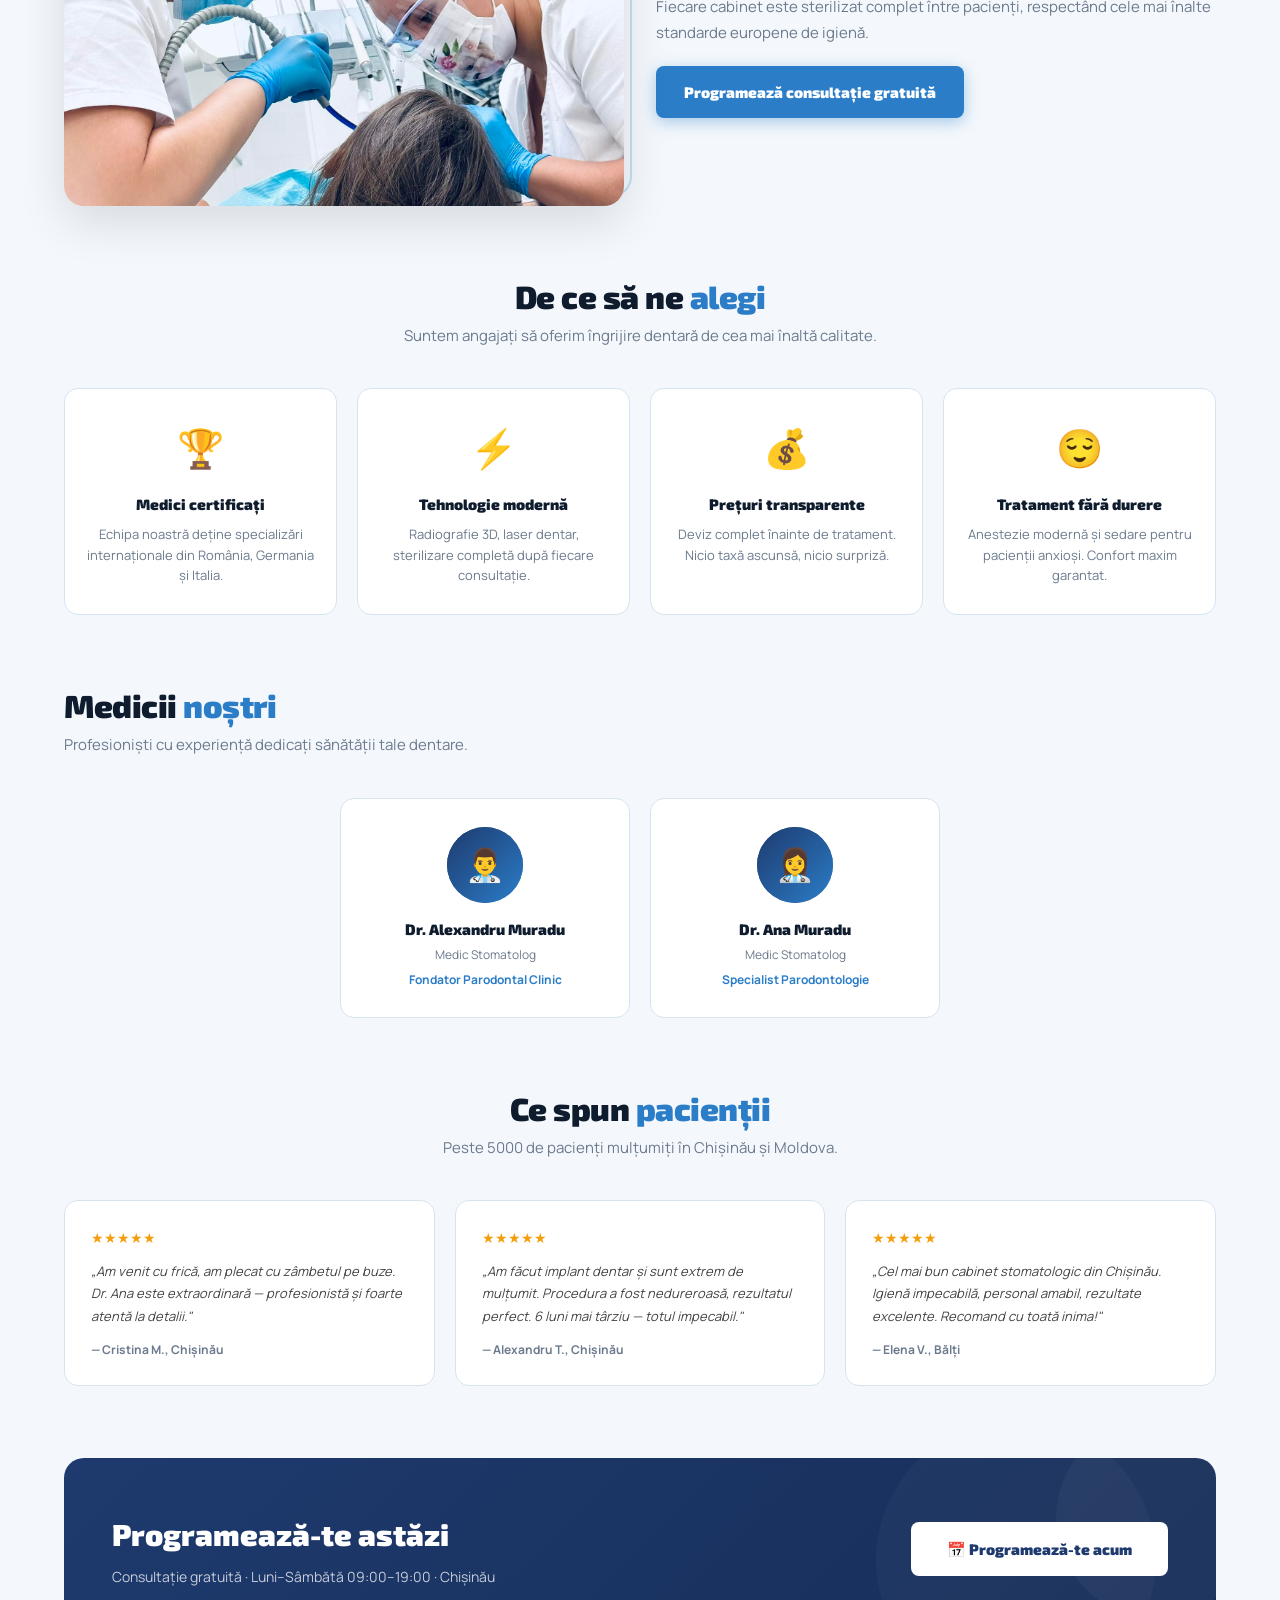
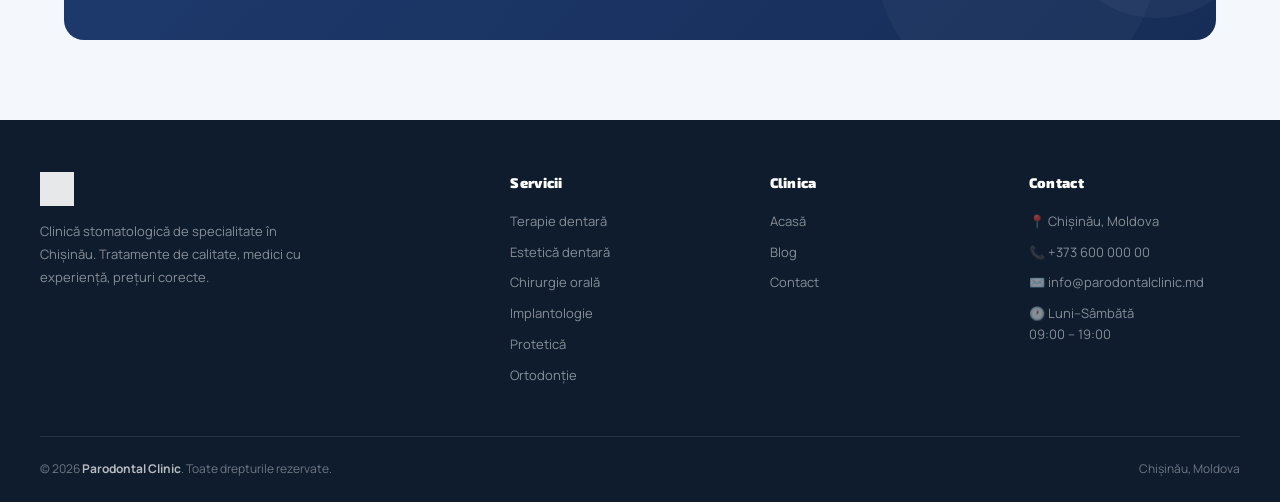
==== commit 96892672: "Update doctors: Alexandru Muradu & Ana Muradu with photo slots" ====
--- a/index.html
+++ b/index.html
@@ -178,30 +178,24 @@
       <h2 class="stitle">Medicii <em>noștri</em></h2>
       <p class="sdesc">Profesioniști cu experiență dedicați sănătății tale dentare.</p>
     </div>
-    <div class="doctors-grid">
+    <div class="doctors-grid doctors-grid--2">
       <div class="doc-card anim delay-1">
-        <div class="doc-avatar">👩‍⚕️</div>
-        <div class="doc-name">Dr. Ana Rusu</div>
-        <div class="doc-spec">Parodontologie</div>
-        <div class="doc-exp">12 ani experiență</div>
+        <div class="doc-avatar">
+          <img src="img-dr-alexandru.jpg" alt="Dr. Alexandru Muradu" onerror="this.style.display='none';this.nextElementSibling.style.display='flex'">
+          <span style="display:none;width:76px;height:76px;border-radius:50%;background:linear-gradient(135deg,#1E3A6E,#2B7DC8);align-items:center;justify-content:center;font-size:32px">👨‍⚕️</span>
+        </div>
+        <div class="doc-name">Dr. Alexandru Muradu</div>
+        <div class="doc-spec">Medic Stomatolog</div>
+        <div class="doc-exp">Fondator Parodontal Clinic</div>
       </div>
       <div class="doc-card anim delay-2">
-        <div class="doc-avatar">👨‍⚕️</div>
-        <div class="doc-name">Dr. Ion Moraru</div>
-        <div class="doc-spec">Implantologie</div>
-        <div class="doc-exp">9 ani experiență</div>
-      </div>
-      <div class="doc-card anim delay-3">
-        <div class="doc-avatar">👩‍⚕️</div>
-        <div class="doc-name">Dr. Maria Cojocaru</div>
-        <div class="doc-spec">Ortodonție</div>
-        <div class="doc-exp">8 ani experiență</div>
-      </div>
-      <div class="doc-card anim delay-4">
-        <div class="doc-avatar">👨‍⚕️</div>
-        <div class="doc-name">Dr. Vasile Popa</div>
-        <div class="doc-spec">Chirurgie orală</div>
-        <div class="doc-exp">15 ani experiență</div>
+        <div class="doc-avatar">
+          <img src="img-dr-ana.jpg" alt="Dr. Ana Muradu" onerror="this.style.display='none';this.nextElementSibling.style.display='flex'">
+          <span style="display:none;width:76px;height:76px;border-radius:50%;background:linear-gradient(135deg,#1E3A6E,#2B7DC8);align-items:center;justify-content:center;font-size:32px">👩‍⚕️</span>
+        </div>
+        <div class="doc-name">Dr. Ana Muradu</div>
+        <div class="doc-spec">Medic Stomatolog</div>
+        <div class="doc-exp">Specialist Parodontologie</div>
       </div>
     </div>
   </section>
--- a/style.css
+++ b/style.css
@@ -131,6 +131,7 @@
 
 /* ─── DOCTORS ─── */
 .doctors-grid{display:grid;grid-template-columns:repeat(4,1fr);gap:20px}
+.doctors-grid--2{grid-template-columns:repeat(2,1fr);max-width:600px;margin:0 auto}
 .doc-card{background:var(--white);border:1px solid var(--border);border-radius:var(--r);padding:28px 18px;text-align:center;transition:box-shadow .25s,transform .25s}
 .doc-card:hover{box-shadow:0 8px 32px rgba(30,58,110,.1);transform:translateY(-4px)}
 .doc-avatar{width:76px;height:76px;border-radius:50%;background:linear-gradient(135deg,var(--primary),var(--blue));display:flex;align-items:center;justify-content:center;font-size:32px;margin:0 auto 14px;transition:transform .3s}
@@ -205,10 +206,10 @@
 @keyframes pulse{0%,100%{box-shadow:0 8px 32px rgba(43,125,200,.5)}50%{box-shadow:0 8px 40px rgba(43,125,200,.8)}}
 
 /* ─── MODAL ─── */
-.modal{display:none;position:fixed;inset:0;z-index:500;align-items:center;justify-content:center;padding:16px}
+.modal{display:none;position:fixed;inset:0;z-index:500;align-items:center;justify-content:center;padding:16px;overflow-y:auto}
 .modal.open{display:flex}
-.modal-overlay{position:absolute;inset:0;background:rgba(10,20,40,.7);backdrop-filter:blur(4px)}
-.modal-box{position:relative;z-index:1;background:#fff;border-radius:20px;padding:36px;width:100%;max-width:480px;max-height:90vh;overflow-y:auto;transform:scale(.9) translateY(20px);opacity:0;transition:transform .3s ease,opacity .3s ease}
+.modal-overlay{position:fixed;inset:0;background:rgba(10,20,40,.7);backdrop-filter:blur(4px)}
+.modal-box{position:relative;z-index:1;background:#fff;border-radius:20px;padding:36px;width:100%;max-width:480px;max-height:90vh;overflow-y:auto;transform:scale(.9) translateY(20px);opacity:0;transition:transform .3s ease,opacity .3s ease;margin:auto}
 .modal-box.in{transform:scale(1) translateY(0);opacity:1}
 .modal-close{position:absolute;top:16px;right:16px;background:var(--bg);border:none;border-radius:50%;width:32px;height:32px;cursor:pointer;font-size:16px;display:flex;align-items:center;justify-content:center;transition:background .2s;color:var(--ink)}
 .modal-close:hover{background:var(--border)}
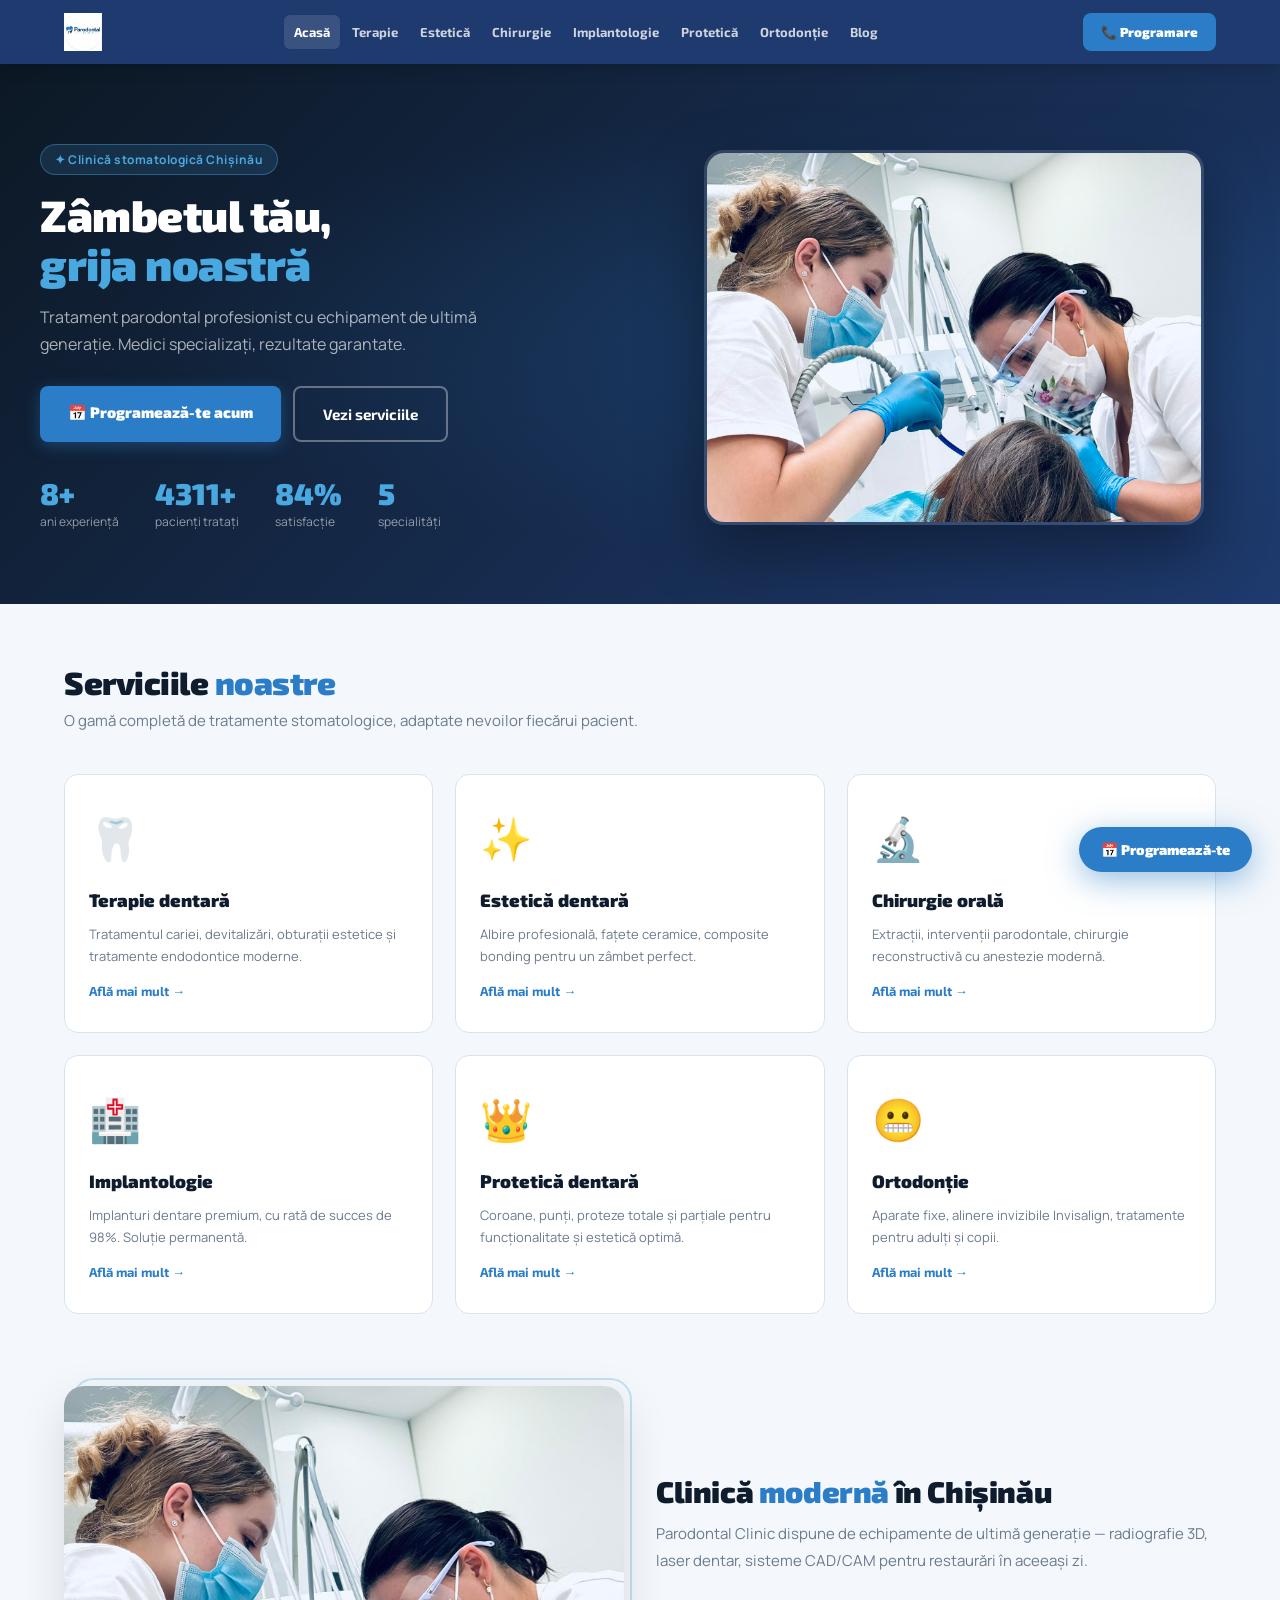
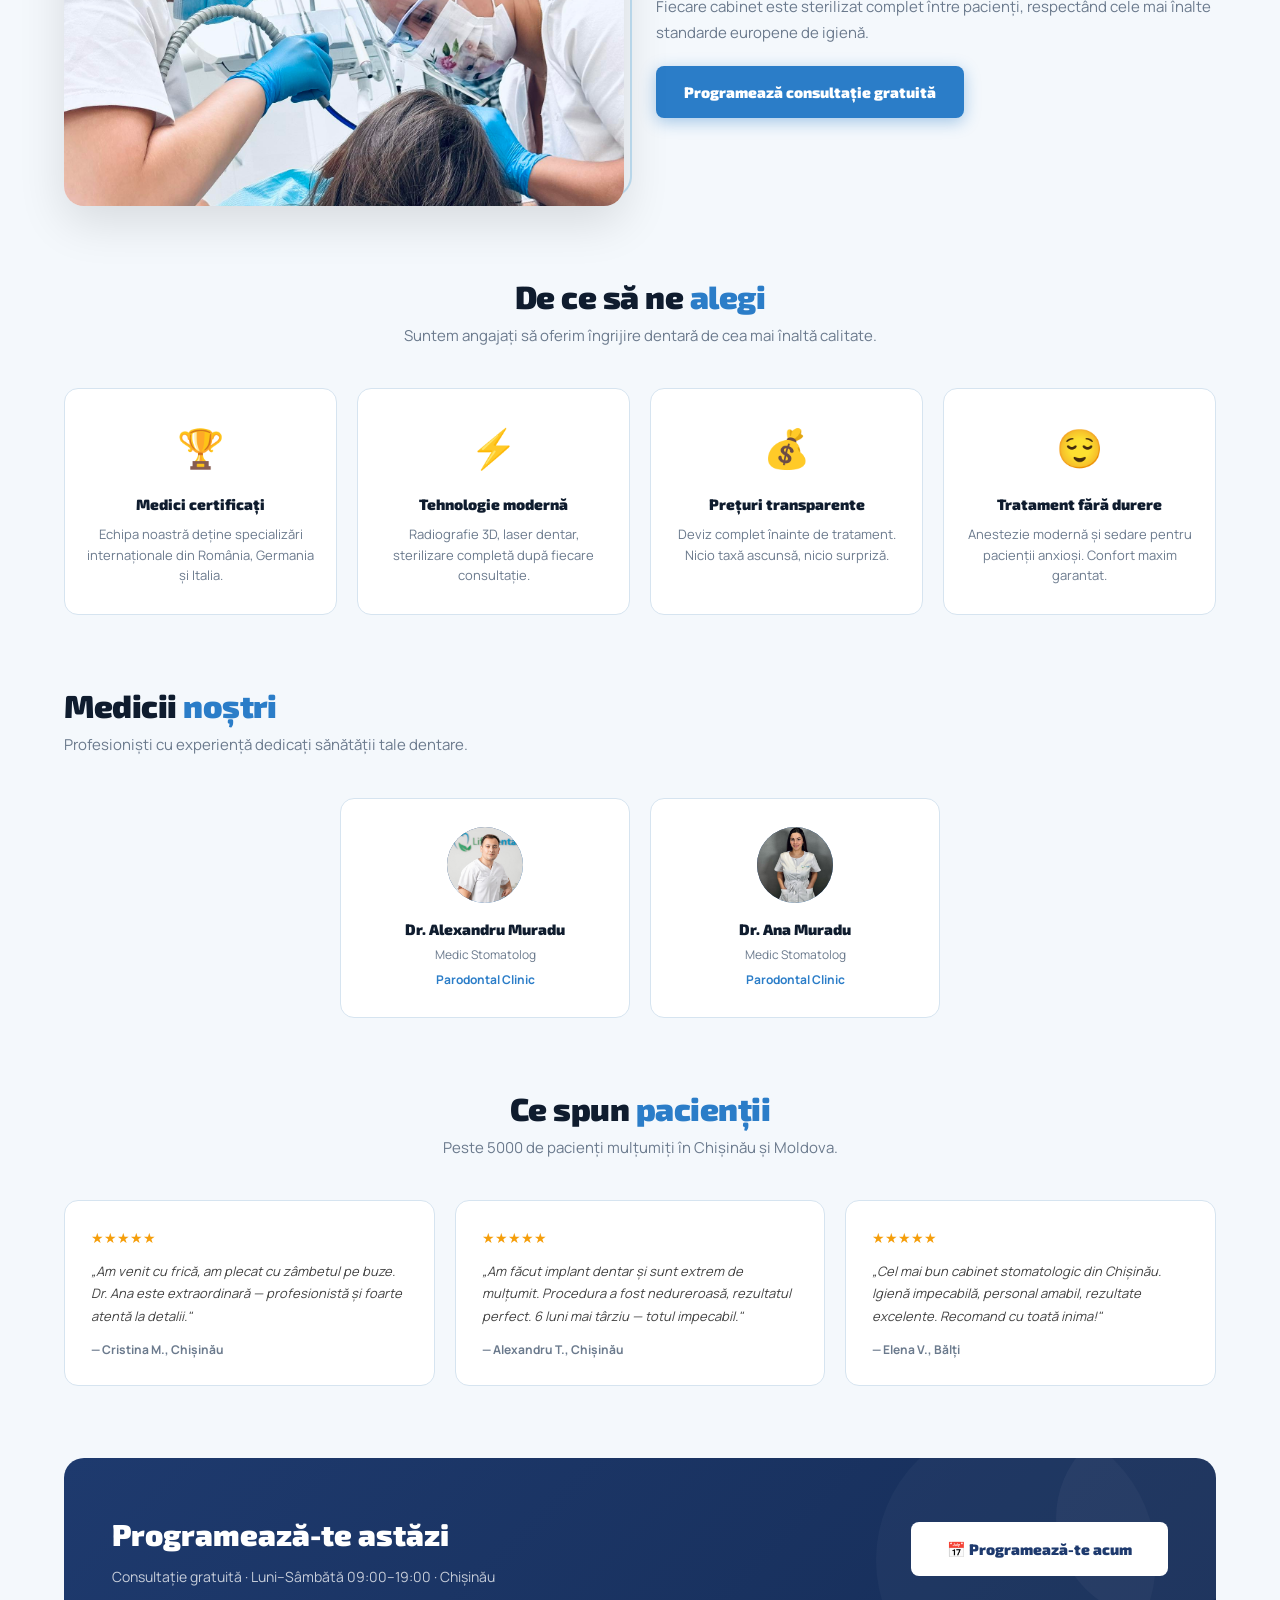
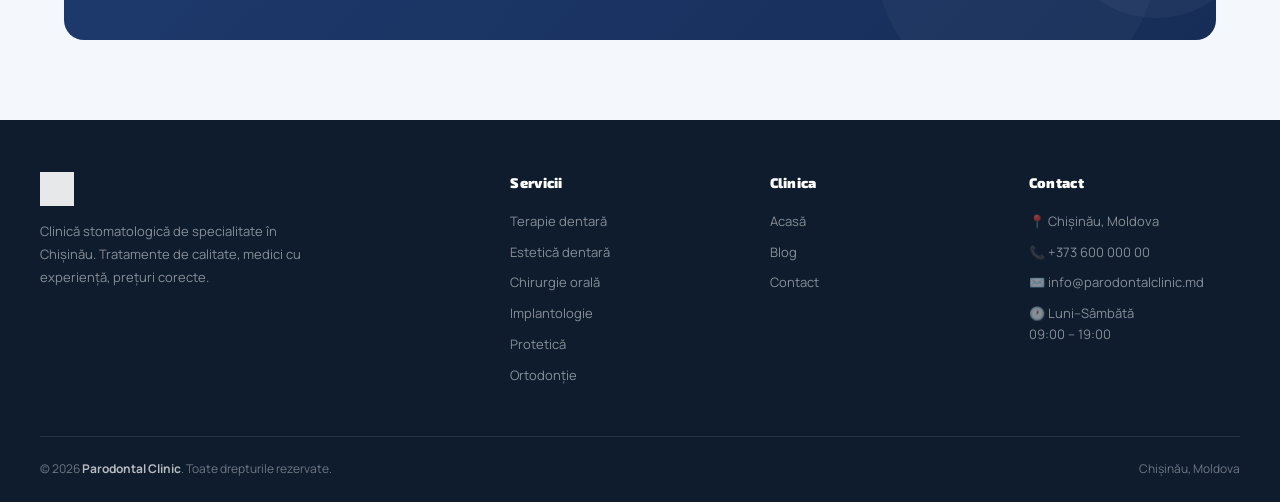
==== commit 04fd55f4: "Fix doctors titles, fix select dropdown on mobile" ====
--- a/index.html
+++ b/index.html
@@ -186,7 +186,7 @@
         </div>
         <div class="doc-name">Dr. Alexandru Muradu</div>
         <div class="doc-spec">Medic Stomatolog</div>
-        <div class="doc-exp">Fondator Parodontal Clinic</div>
+        <div class="doc-exp">Parodontal Clinic</div>
       </div>
       <div class="doc-card anim delay-2">
         <div class="doc-avatar">
@@ -195,7 +195,7 @@
         </div>
         <div class="doc-name">Dr. Ana Muradu</div>
         <div class="doc-spec">Medic Stomatolog</div>
-        <div class="doc-exp">Specialist Parodontologie</div>
+        <div class="doc-exp">Parodontal Clinic</div>
       </div>
     </div>
   </section>
--- a/style.css
+++ b/style.css
@@ -221,7 +221,8 @@
 .form-group label{display:block;font-size:12px;font-weight:700;color:var(--ink2);margin-bottom:6px;text-transform:uppercase;letter-spacing:.4px}
 .form-group input,
 .form-group select,
-.form-group textarea{width:100%;background:var(--bg);border:2px solid var(--border);border-radius:var(--rs);padding:12px 14px;font-family:'Manrope',sans-serif;font-size:14px;color:var(--ink);transition:border-color .2s,box-shadow .2s;outline:none}
+.form-group textarea{width:100%;background:var(--bg);border:2px solid var(--border);border-radius:var(--rs);padding:12px 14px;font-family:'Manrope',sans-serif;font-size:16px;color:var(--ink);transition:border-color .2s,box-shadow .2s;outline:none;-webkit-appearance:none;appearance:none}
+.form-group select{background-image:url("data:image/svg+xml,%3Csvg xmlns='http://www.w3.org/2000/svg' width='12' height='8'%3E%3Cpath d='M1 1l5 5 5-5' stroke='%236B7A8D' stroke-width='2' fill='none' stroke-linecap='round'/%3E%3C/svg%3E");background-repeat:no-repeat;background-position:right 14px center;padding-right:36px}
 .form-group input:focus,
 .form-group select:focus,
 .form-group textarea:focus{border-color:var(--blue);box-shadow:0 0 0 3px rgba(43,125,200,.12)}
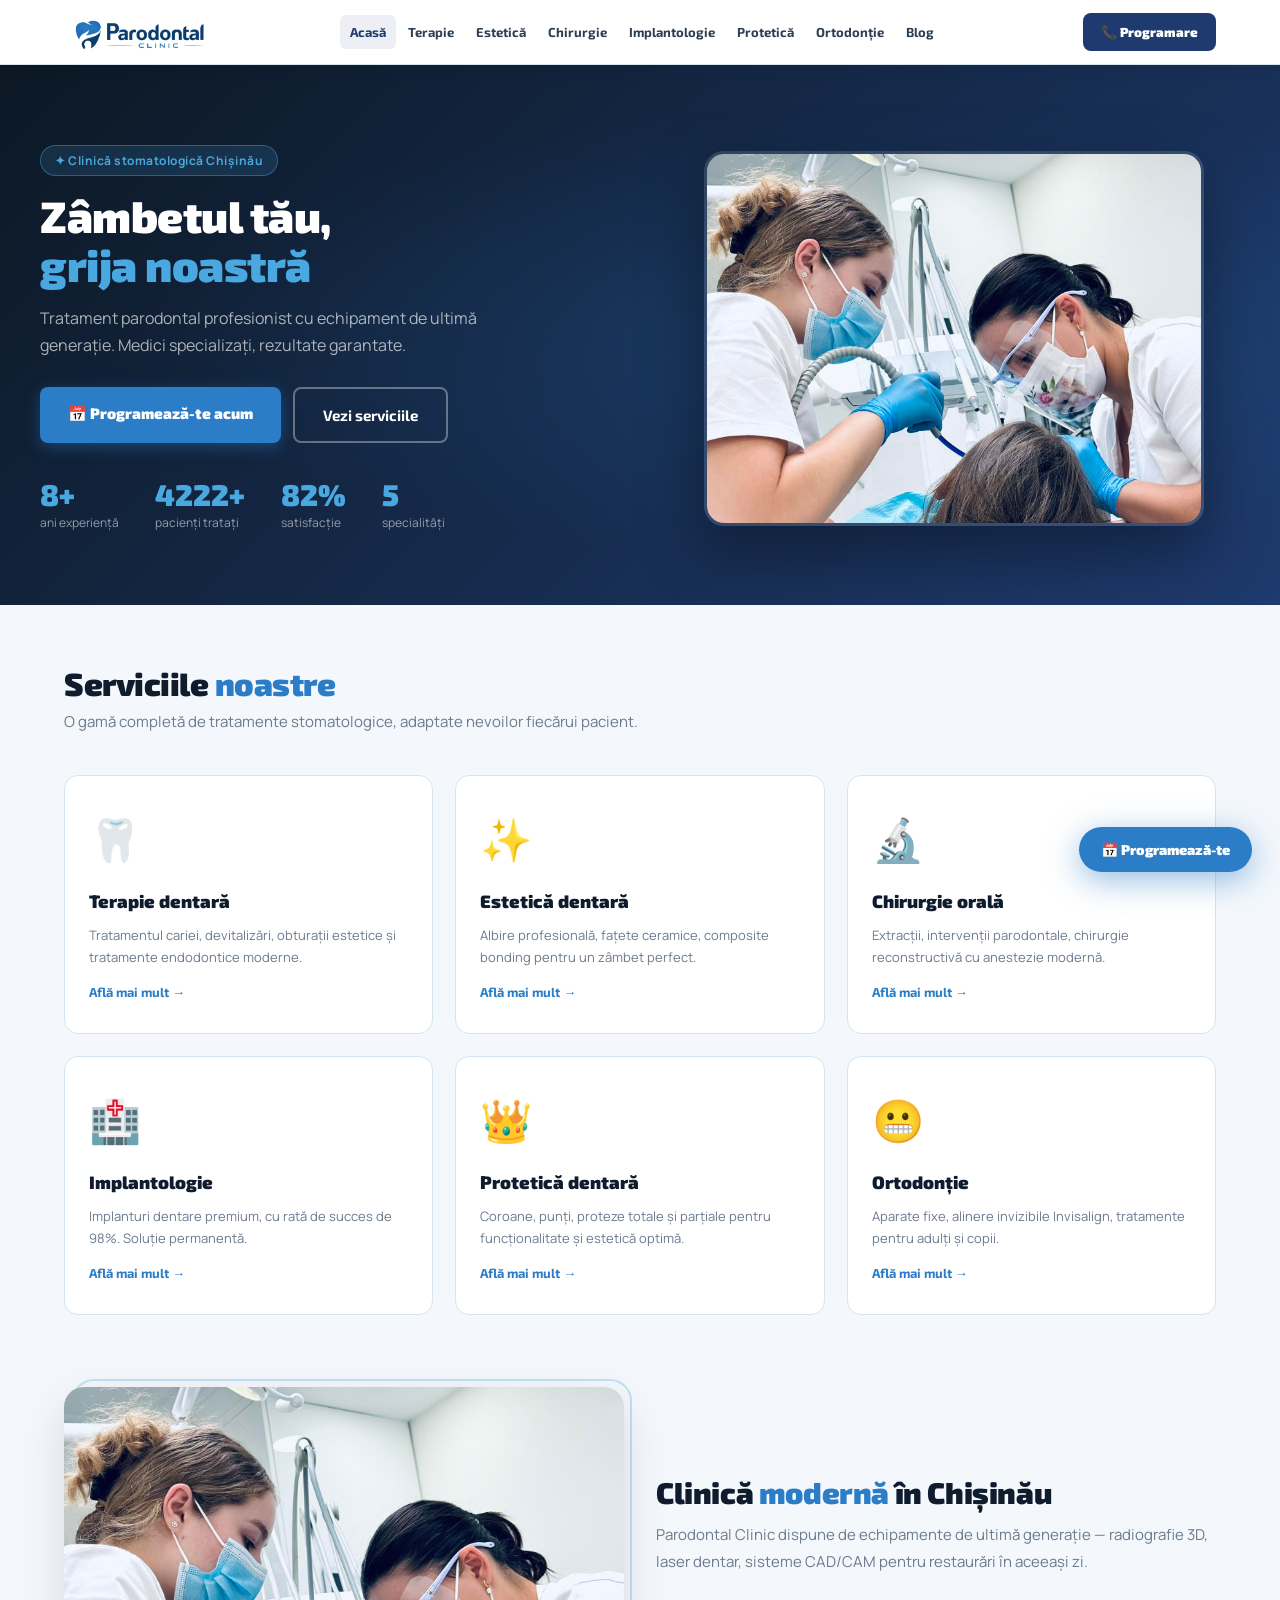
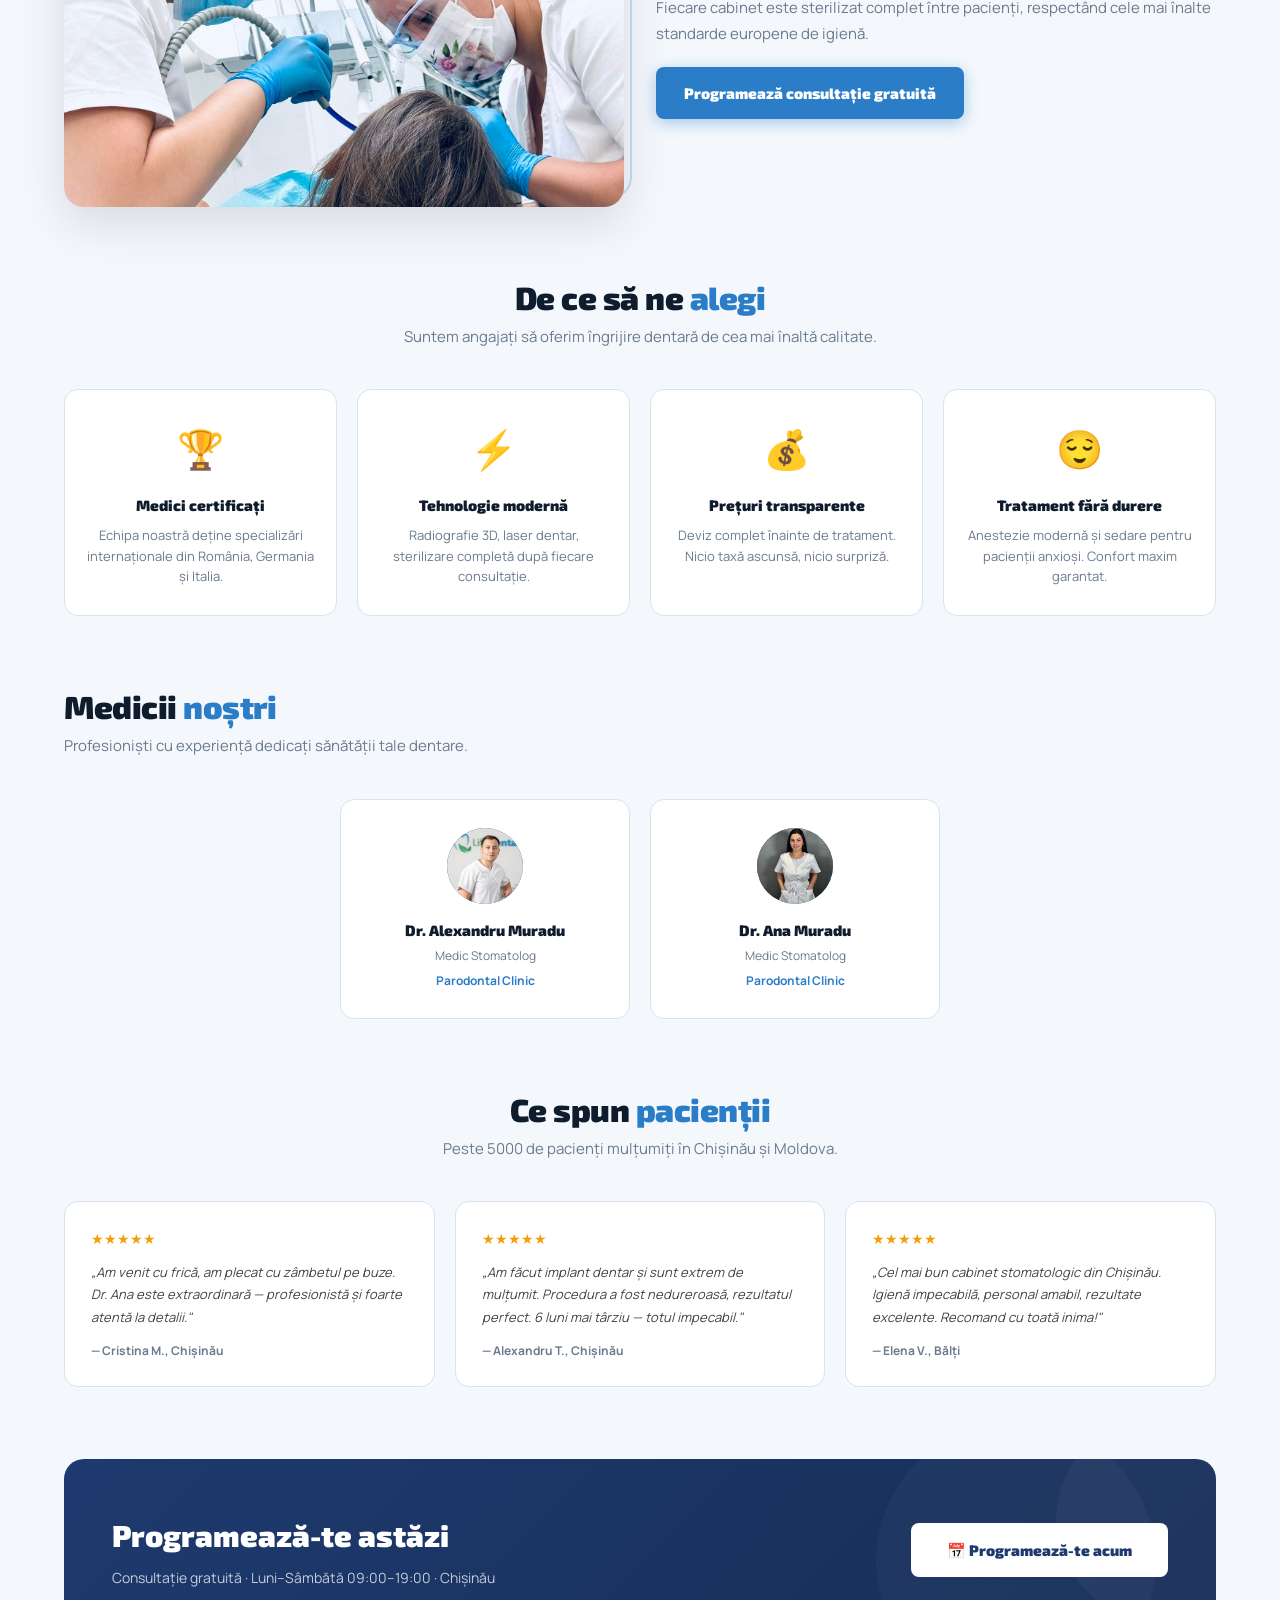
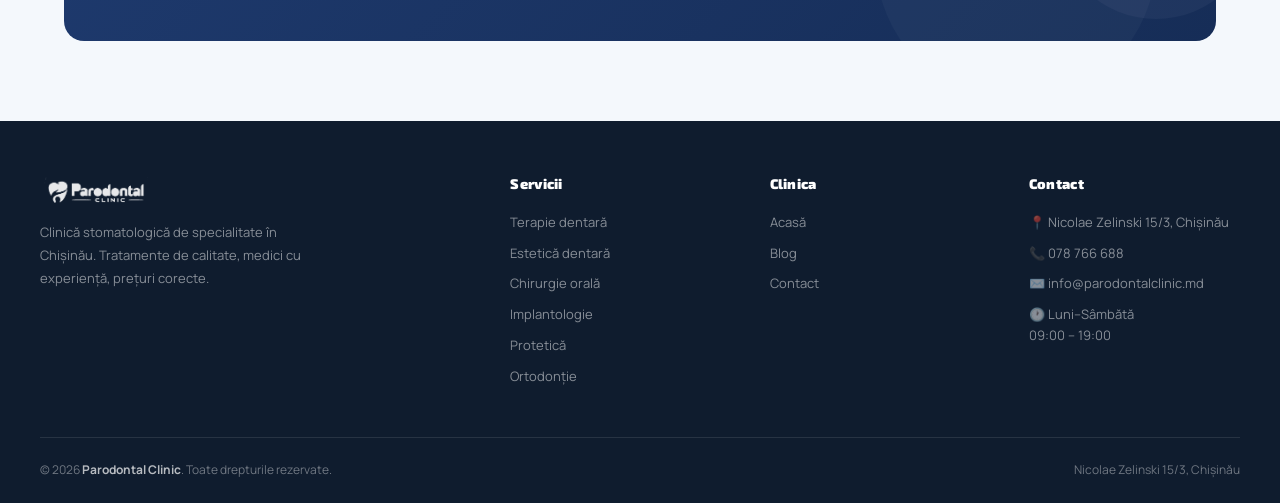
==== commit 7cc696f7: "Update phone 078 766 688 and address Nicolae Zelinski 15/3" ====
--- a/index.html
+++ b/index.html
@@ -27,7 +27,7 @@
       <a href="ortodontie.html">Ortodonție</a>
       <a href="blog.html">Blog</a>
     </nav>
-    <a href="tel:+37360000000" class="hdr-phone">📞 Programare</a>
+    <a href="tel:+37307876688" class="hdr-phone">📞 Programare</a>
     <button class="hamburger" id="hamburger" aria-label="Meniu"><span></span><span></span><span></span></button>
   </div>
 </header>
@@ -264,15 +264,15 @@
       </div>
       <div class="footer-col">
         <h4>Contact</h4>
-        <p>📍 Chișinău, Moldova</p>
-        <p>📞 +373 600 000 00</p>
+        <p>📍 Nicolae Zelinski 15/3, Chișinău</p>
+        <p>📞 078 766 688</p>
         <p>✉️ info@parodontalclinic.md</p>
         <p>🕐 Luni–Sâmbătă<br>09:00 – 19:00</p>
       </div>
     </div>
     <div class="footer-bottom">
       <span>© 2026 <strong>Parodontal Clinic</strong>. Toate drepturile rezervate.</span>
-      <span>Chișinău, Moldova</span>
+      <span>Nicolae Zelinski 15/3, Chișinău</span>
     </div>
   </div>
 </footer>
--- a/style.css
+++ b/style.css
@@ -37,16 +37,17 @@
 .delay-6{transition-delay:.6s}
 
 /* ─── HEADER / NAV ─── */
-.hdr{background:var(--primary);position:sticky;top:0;z-index:200;box-shadow:0 2px 16px rgba(0,0,0,.2)}
+.hdr{background:#fff;position:sticky;top:0;z-index:200;box-shadow:0 2px 16px rgba(0,0,0,.08);border-bottom:1px solid var(--border)}
 .hdr-inner{max-width:var(--max);margin:0 auto;display:flex;align-items:center;justify-content:space-between;padding:0 24px;height:64px}
-.logo img{height:38px;width:auto}
+.logo img{height:46px;width:auto}
 .logo-text{font-family:'Exo 2',sans-serif;font-size:20px;font-weight:900;color:#fff;letter-spacing:-.3px}
 .logo-text em{color:var(--blue2);font-style:normal}
 .nav{display:flex;align-items:center;gap:2px}
-.nav a{font-family:'Exo 2',sans-serif;font-size:13px;font-weight:700;color:rgba(255,255,255,.78);padding:7px 10px;border-radius:6px;transition:all .2s;white-space:nowrap}
-.nav a:hover,.nav a.active{color:#fff;background:rgba(255,255,255,.12)}
-.hdr-phone{background:var(--blue);border-radius:var(--rs);padding:9px 18px;color:#fff;font-family:'Exo 2',sans-serif;font-size:13px;font-weight:900;white-space:nowrap;margin-left:14px;transition:background .2s,transform .15s}
-.hdr-phone:hover{background:#2370b5;transform:scale(1.04)}
+.nav a{font-family:'Exo 2',sans-serif;font-size:13px;font-weight:700;color:var(--ink2);padding:7px 10px;border-radius:6px;transition:all .2s;white-space:nowrap}
+.nav a:hover{color:var(--primary);background:rgba(30,58,110,.06)}
+.nav a.active{color:var(--primary);background:rgba(30,58,110,.08)}
+.hdr-phone{background:var(--primary);border-radius:var(--rs);padding:9px 18px;color:#fff;font-family:'Exo 2',sans-serif;font-size:13px;font-weight:900;white-space:nowrap;margin-left:14px;transition:background .2s,transform .15s}
+.hdr-phone:hover{background:var(--primary2);transform:scale(1.04)}
 
 /* hamburger */
 .hamburger{display:none;flex-direction:column;gap:5px;cursor:pointer;padding:8px;background:none;border:none}
@@ -56,11 +57,12 @@
 .hamburger.open span:nth-child(3){transform:translateY(-7px) rotate(-45deg)}
 
 /* mobile nav */
-.mobile-nav{display:none;position:fixed;top:64px;left:0;right:0;bottom:0;background:var(--primary);z-index:199;overflow-y:auto;padding:16px}
+.mobile-nav{display:none;position:fixed;top:64px;left:0;right:0;bottom:0;background:#fff;z-index:199;overflow-y:auto;padding:16px;border-top:1px solid var(--border)}
 .mobile-nav.open{display:block}
-.mobile-nav a{display:block;font-family:'Exo 2',sans-serif;font-size:16px;font-weight:700;color:rgba(255,255,255,.8);padding:15px 16px;border-bottom:1px solid rgba(255,255,255,.1);border-radius:var(--rs);transition:background .15s}
-.mobile-nav a:hover,.mobile-nav a.active{color:#fff;background:rgba(255,255,255,.1)}
-.mob-phone{display:block;background:var(--blue);color:#fff;text-align:center;font-family:'Exo 2',sans-serif;font-size:16px;font-weight:900;padding:16px;border-radius:var(--rs);margin-top:16px}
+.mobile-nav a{display:block;font-family:'Exo 2',sans-serif;font-size:16px;font-weight:700;color:var(--ink2);padding:15px 16px;border-bottom:1px solid var(--border);border-radius:var(--rs);transition:background .15s}
+.mobile-nav a:hover,.mobile-nav a.active{color:var(--primary);background:rgba(30,58,110,.06)}
+.mob-phone{display:block;background:var(--primary);color:#fff;text-align:center;font-family:'Exo 2',sans-serif;font-size:16px;font-weight:900;padding:16px;border-radius:var(--rs);margin-top:16px}
+.hamburger span{background:var(--ink)}
 
 /* ─── HERO ─── */
 .hero{background:linear-gradient(135deg,#0c1824 0%,var(--primary) 100%);padding:80px 24px 72px;position:relative;overflow:hidden}
@@ -209,8 +211,8 @@
 .modal{display:none;position:fixed;inset:0;z-index:500;align-items:center;justify-content:center;padding:16px;overflow-y:auto}
 .modal.open{display:flex}
 .modal-overlay{position:fixed;inset:0;background:rgba(10,20,40,.7);backdrop-filter:blur(4px)}
-.modal-box{position:relative;z-index:1;background:#fff;border-radius:20px;padding:36px;width:100%;max-width:480px;max-height:90vh;overflow-y:auto;transform:scale(.9) translateY(20px);opacity:0;transition:transform .3s ease,opacity .3s ease;margin:auto}
-.modal-box.in{transform:scale(1) translateY(0);opacity:1}
+.modal-box{position:relative;z-index:1;background:#fff;border-radius:20px;padding:36px;width:100%;max-width:480px;max-height:90vh;overflow-y:auto;opacity:0;translateY(20px);transition:opacity .3s ease,margin-top .3s ease;margin:auto;margin-top:40px}
+.modal-box.in{opacity:1;margin-top:0}
 .modal-close{position:absolute;top:16px;right:16px;background:var(--bg);border:none;border-radius:50%;width:32px;height:32px;cursor:pointer;font-size:16px;display:flex;align-items:center;justify-content:center;transition:background .2s;color:var(--ink)}
 .modal-close:hover{background:var(--border)}
 .modal-title{font-family:'Exo 2',sans-serif;font-size:22px;font-weight:900;color:var(--ink);margin-bottom:4px}
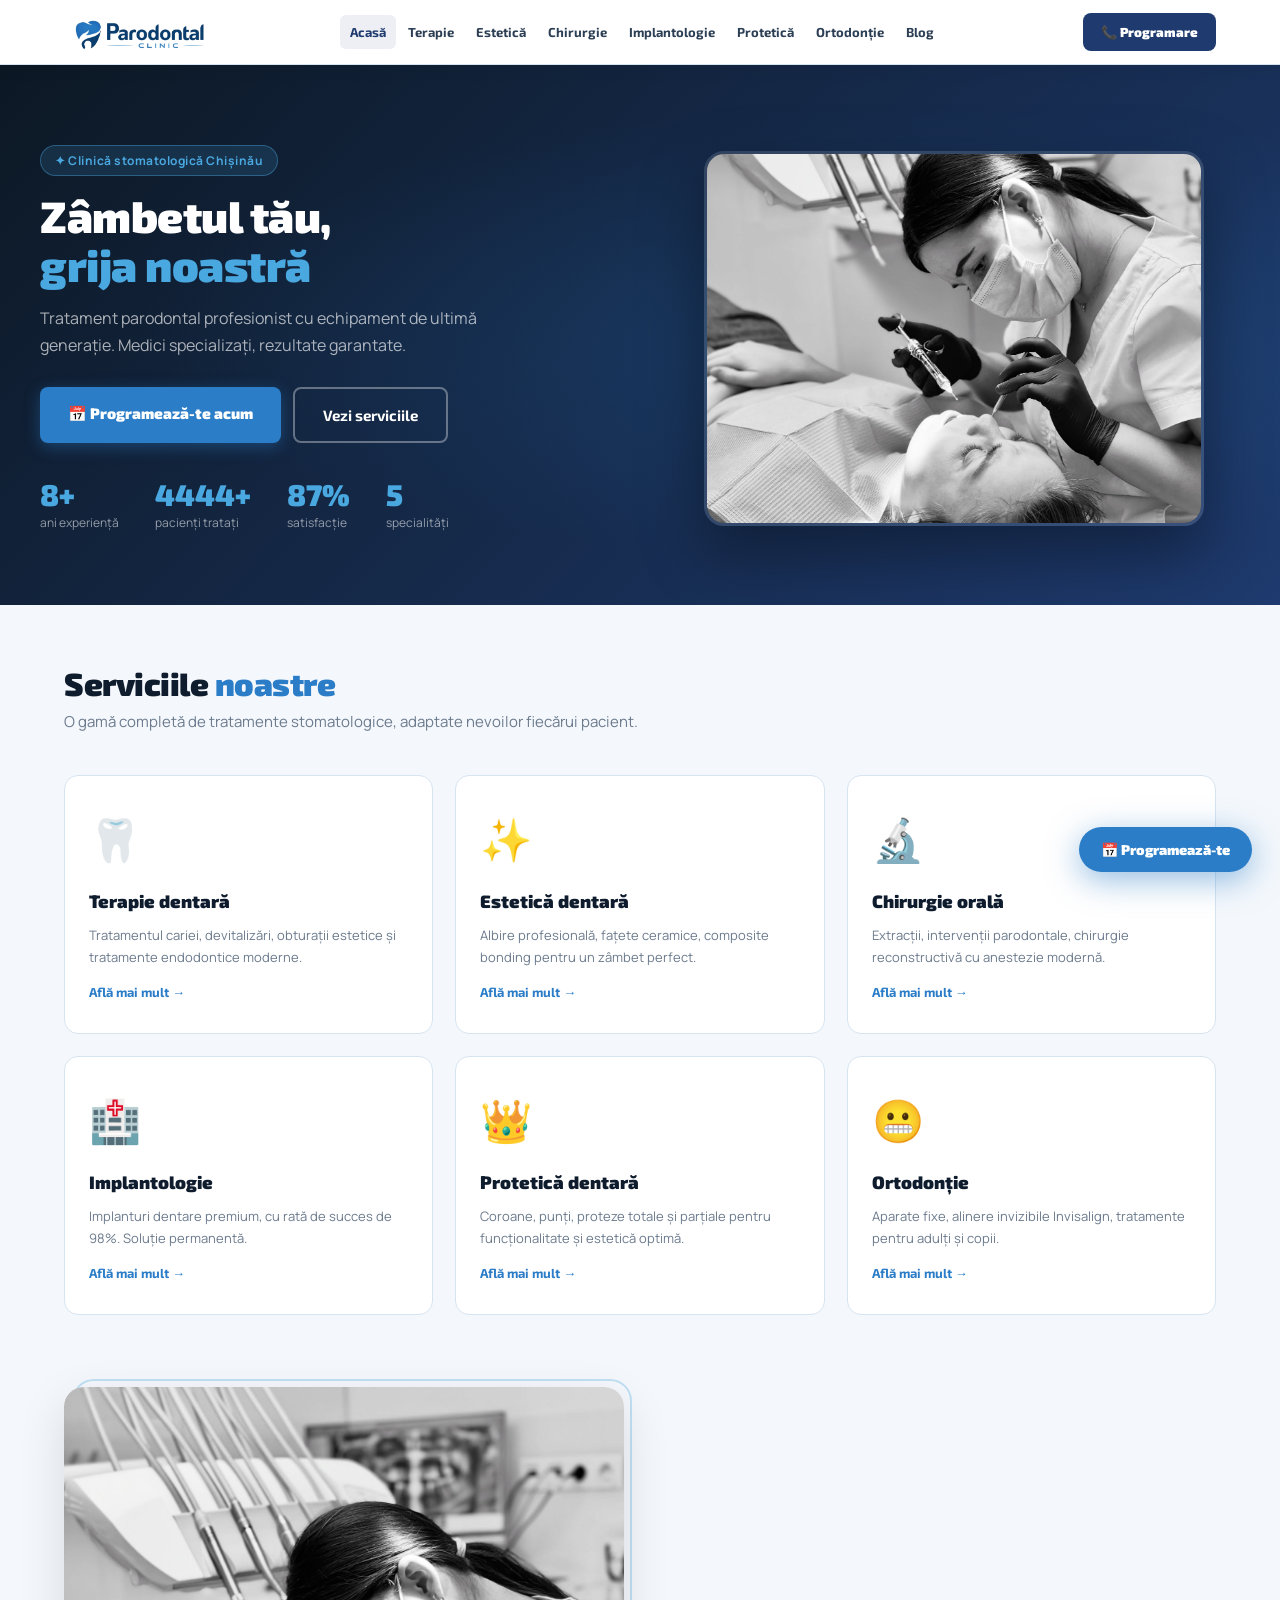
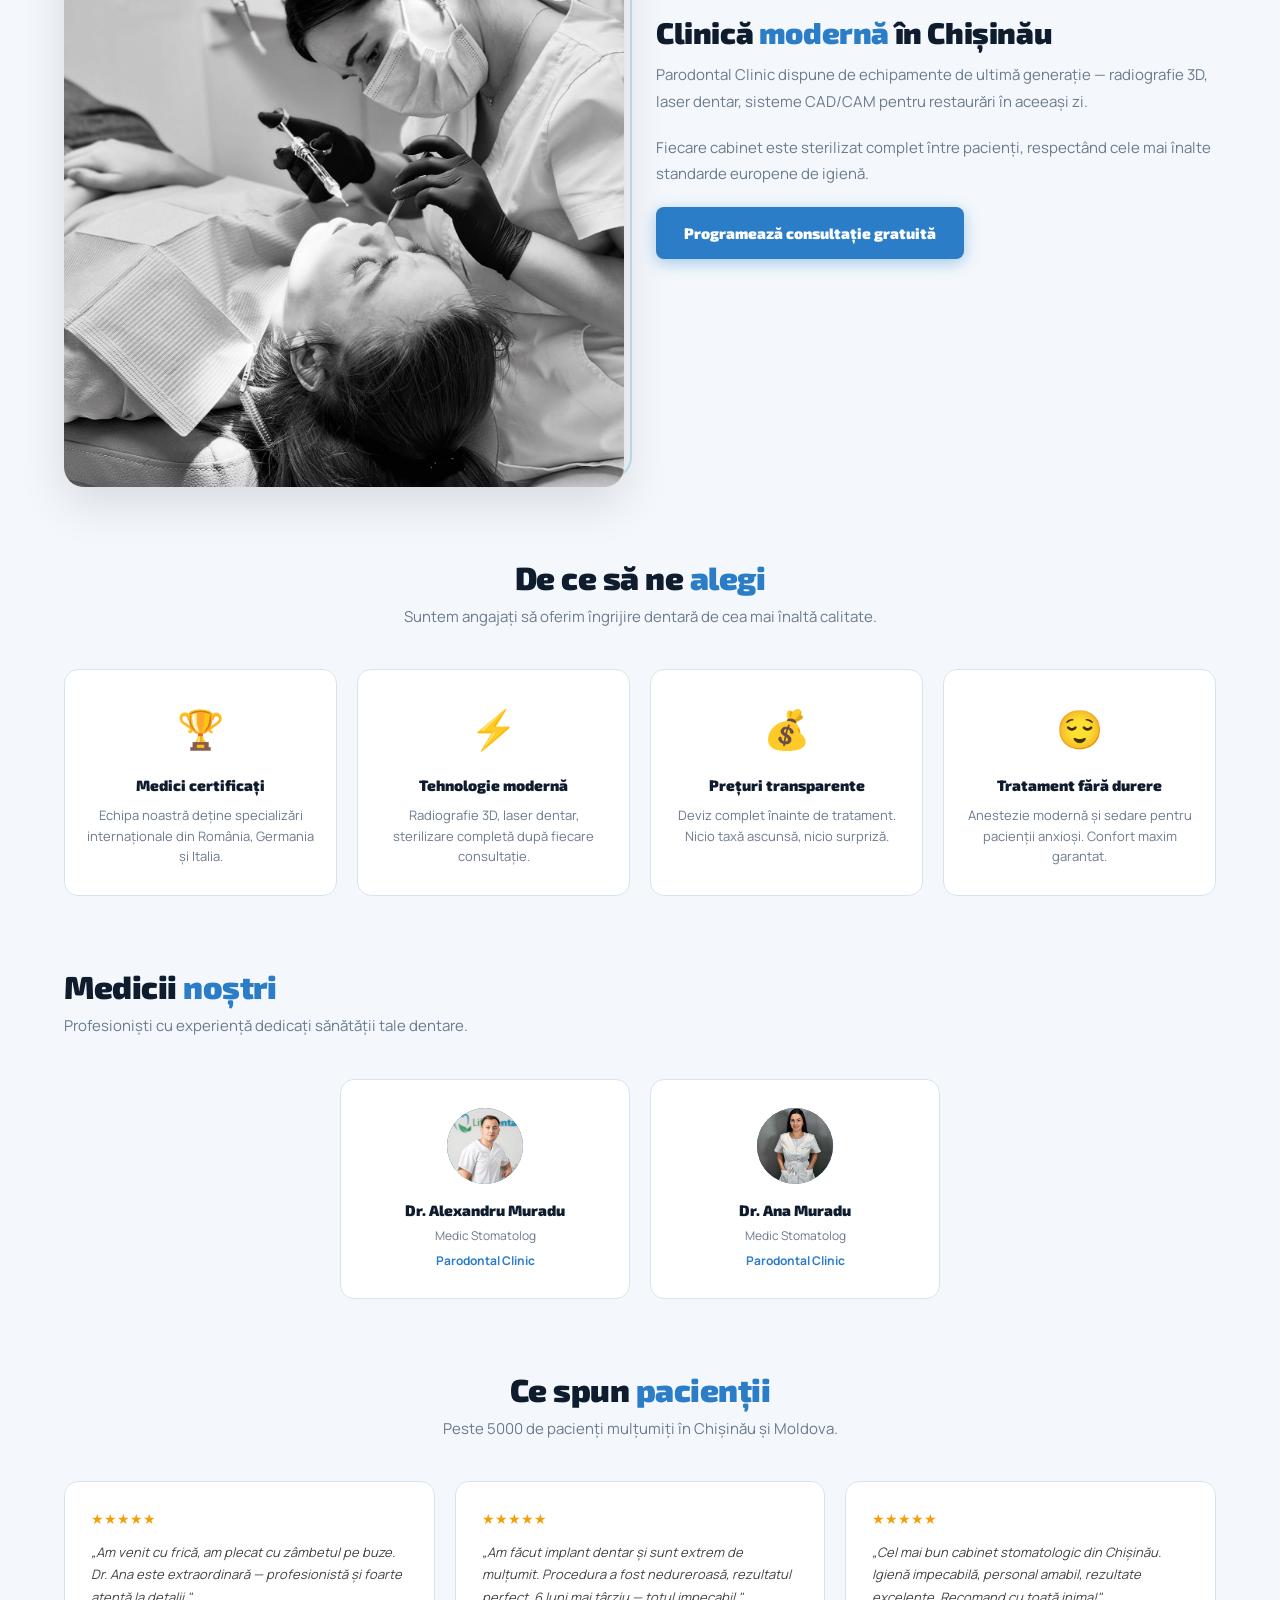
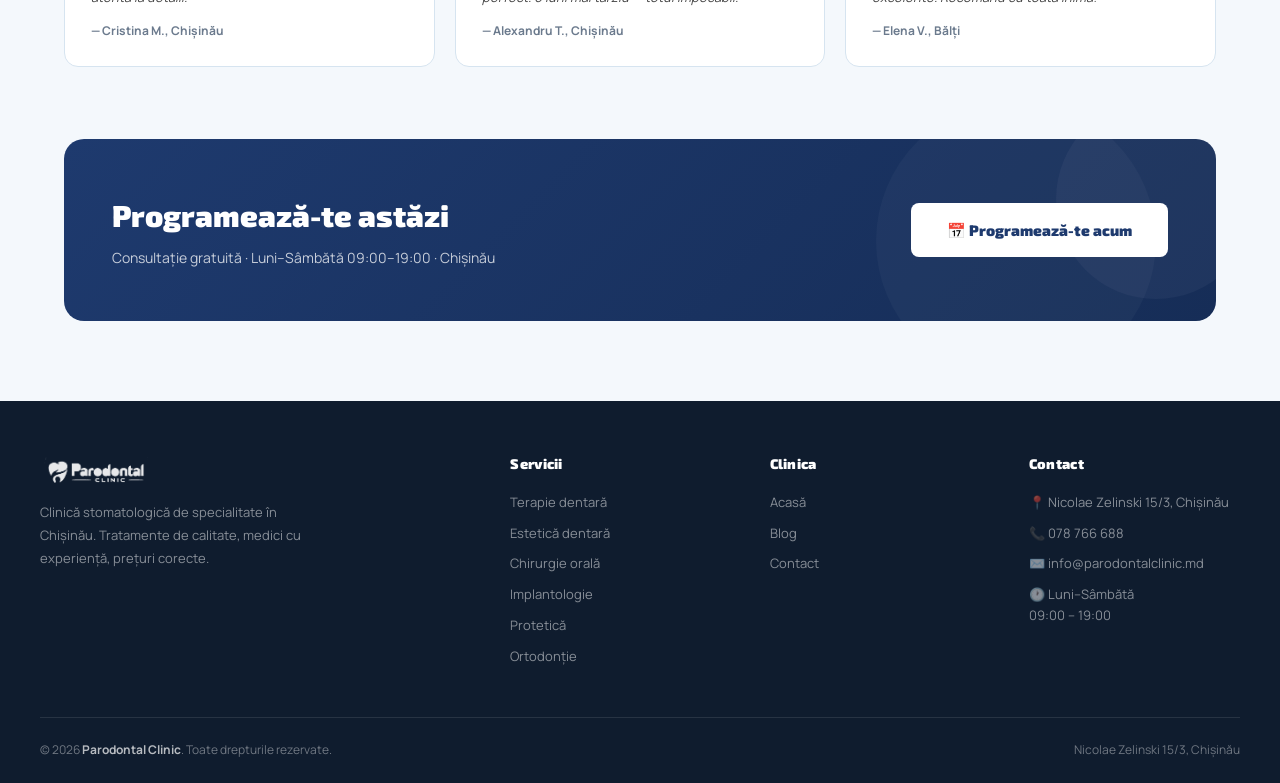
==== commit e3b31179: "SEO: add meta descriptions, OG tags, canonical URLs, schema markup, sitemap, robots.txt, lazy loadin" ====
--- a/index.html
+++ b/index.html
@@ -8,6 +8,49 @@
 <link rel="preconnect" href="https://fonts.googleapis.com">
 <link href="https://fonts.googleapis.com/css2?family=Exo+2:wght@700;900&family=Manrope:wght@400;500;600;700&display=swap" rel="stylesheet">
 <link rel="stylesheet" href="style.css">
+<meta name="description" content="Parodontal Clinic — Stomatologie de specialitate în Chișinău. Terapie, estetică dentară, implanturi, chirurgie orală. Medici certificați, consultație gratuită. ☎ 078 766 688.">
+<link rel="canonical" href="https://parodontalclinic.vercel.app/">
+<meta property="og:type" content="website">
+<meta property="og:title" content="Parodontal Clinic — Stomatologie Chișinău">
+<meta property="og:description" content="Parodontal Clinic — Stomatologie de specialitate în Chișinău. Terapie, estetică dentară, implanturi, chirurgie orală. Medici certificați, consultație gratuită.">
+<meta property="og:url" content="https://parodontalclinic.vercel.app/">
+<meta property="og:site_name" content="Parodontal Clinic">
+<meta property="og:locale" content="ro_RO">
+<meta name="twitter:card" content="summary">
+<meta name="twitter:title" content="Parodontal Clinic — Stomatologie Chișinău">
+<meta name="twitter:description" content="Stomatologie de specialitate în Chișinău. Terapie, implanturi, estetică dentară. Consultație gratuită.">
+<script type="application/ld+json">
+{
+  "@context": "https://schema.org",
+  "@type": "Dentist",
+  "name": "Parodontal Clinic",
+  "url": "https://parodontalclinic.vercel.app/",
+  "telephone": "+37307876688",
+  "email": "info@parodontalclinic.md",
+  "address": {
+    "@type": "PostalAddress",
+    "streetAddress": "Nicolae Zelinski 15/3",
+    "addressLocality": "Chișinău",
+    "addressCountry": "MD"
+  },
+  "openingHoursSpecification": [
+    {
+      "@type": "OpeningHoursSpecification",
+      "dayOfWeek": ["Monday","Tuesday","Wednesday","Thursday","Friday","Saturday"],
+      "opens": "09:00",
+      "closes": "19:00"
+    }
+  ],
+  "description": "Clinică stomatologică de specialitate în Chișinău. Terapie dentară, estetică, implanturi, chirurgie orală, protetică și ortodonție.",
+  "priceRange": "$$",
+  "aggregateRating": {
+    "@type": "AggregateRating",
+    "ratingValue": "5",
+    "reviewCount": "5000"
+  },
+  "hasMap": "https://maps.google.com/?q=Nicolae+Zelinski+15/3+Chisinau"
+}
+</script>
 </head>
 <body>
 
@@ -132,7 +175,7 @@
   <!-- PHOTO SECTION 1 -->
   <div class="photo-section anim">
     <div class="photo-wrap">
-      <img src="img-terapie.jpg" alt="Tratament dentar" onerror="this.parentElement.style.background='linear-gradient(135deg,#1E3A6E,#2B7DC8)';this.style.display='none'">
+      <img src="img-terapie.jpg" alt="Tratament dentar" loading="lazy" onerror="this.parentElement.style.background='linear-gradient(135deg,#1E3A6E,#2B7DC8)';this.style.display='none'">
     </div>
     <div class="photo-content">
       <h2>Clinică <em>modernă</em> în Chișinău</h2>
--- a/style.css
+++ b/style.css
@@ -125,7 +125,7 @@
 .photo-section.reverse{direction:rtl}
 .photo-section.reverse>*{direction:ltr}
 .photo-wrap{position:relative}
-.photo-wrap img{width:100%;border-radius:20px;object-fit:cover;aspect-ratio:4/3;box-shadow:0 16px 48px rgba(0,0,0,.12)}
+.photo-wrap img{width:100%;border-radius:20px;object-fit:contain;aspect-ratio:auto;box-shadow:0 16px 48px rgba(0,0,0,.12)}
 .photo-wrap::before{content:'';position:absolute;inset:-8px -8px 8px 8px;border:2px solid var(--blue2);border-radius:22px;opacity:.3;pointer-events:none;z-index:-1}
 .photo-content h2{font-family:'Exo 2',sans-serif;font-size:30px;font-weight:900;letter-spacing:-.4px;margin-bottom:12px;line-height:1.2}
 .photo-content h2 em{font-style:normal;color:var(--blue)}
@@ -263,6 +263,8 @@
   .page-hero-img{display:none}
 }
 @media(max-width:768px){
+  .terapie-form-grid{grid-template-columns:1fr!important}
+  .chirurgie-form-grid{grid-template-columns:1fr!important}
   .nav,.hdr-phone{display:none}
   .hamburger{display:flex}
   .hero-inner{grid-template-columns:1fr}
@@ -278,6 +280,10 @@
   .blog-grid{grid-template-columns:1fr}
   .photo-section{grid-template-columns:1fr}
   .photo-section.reverse{direction:ltr}
+  .photo-wrap img{height:220px;max-height:220px;object-fit:cover;object-position:center top}
+  .doctor-section{padding:24px!important}
+  .doctor-section>div{grid-template-columns:1fr!important;gap:20px!important}
+  .doctor-section>div>div:first-child img{height:260px!important;width:100%!important;object-fit:cover!important}
   .cta-banner{flex-direction:column;text-align:center;padding:36px 24px}
   .cta-text h2{font-size:22px}
   .footer-grid{grid-template-columns:1fr;gap:28px}
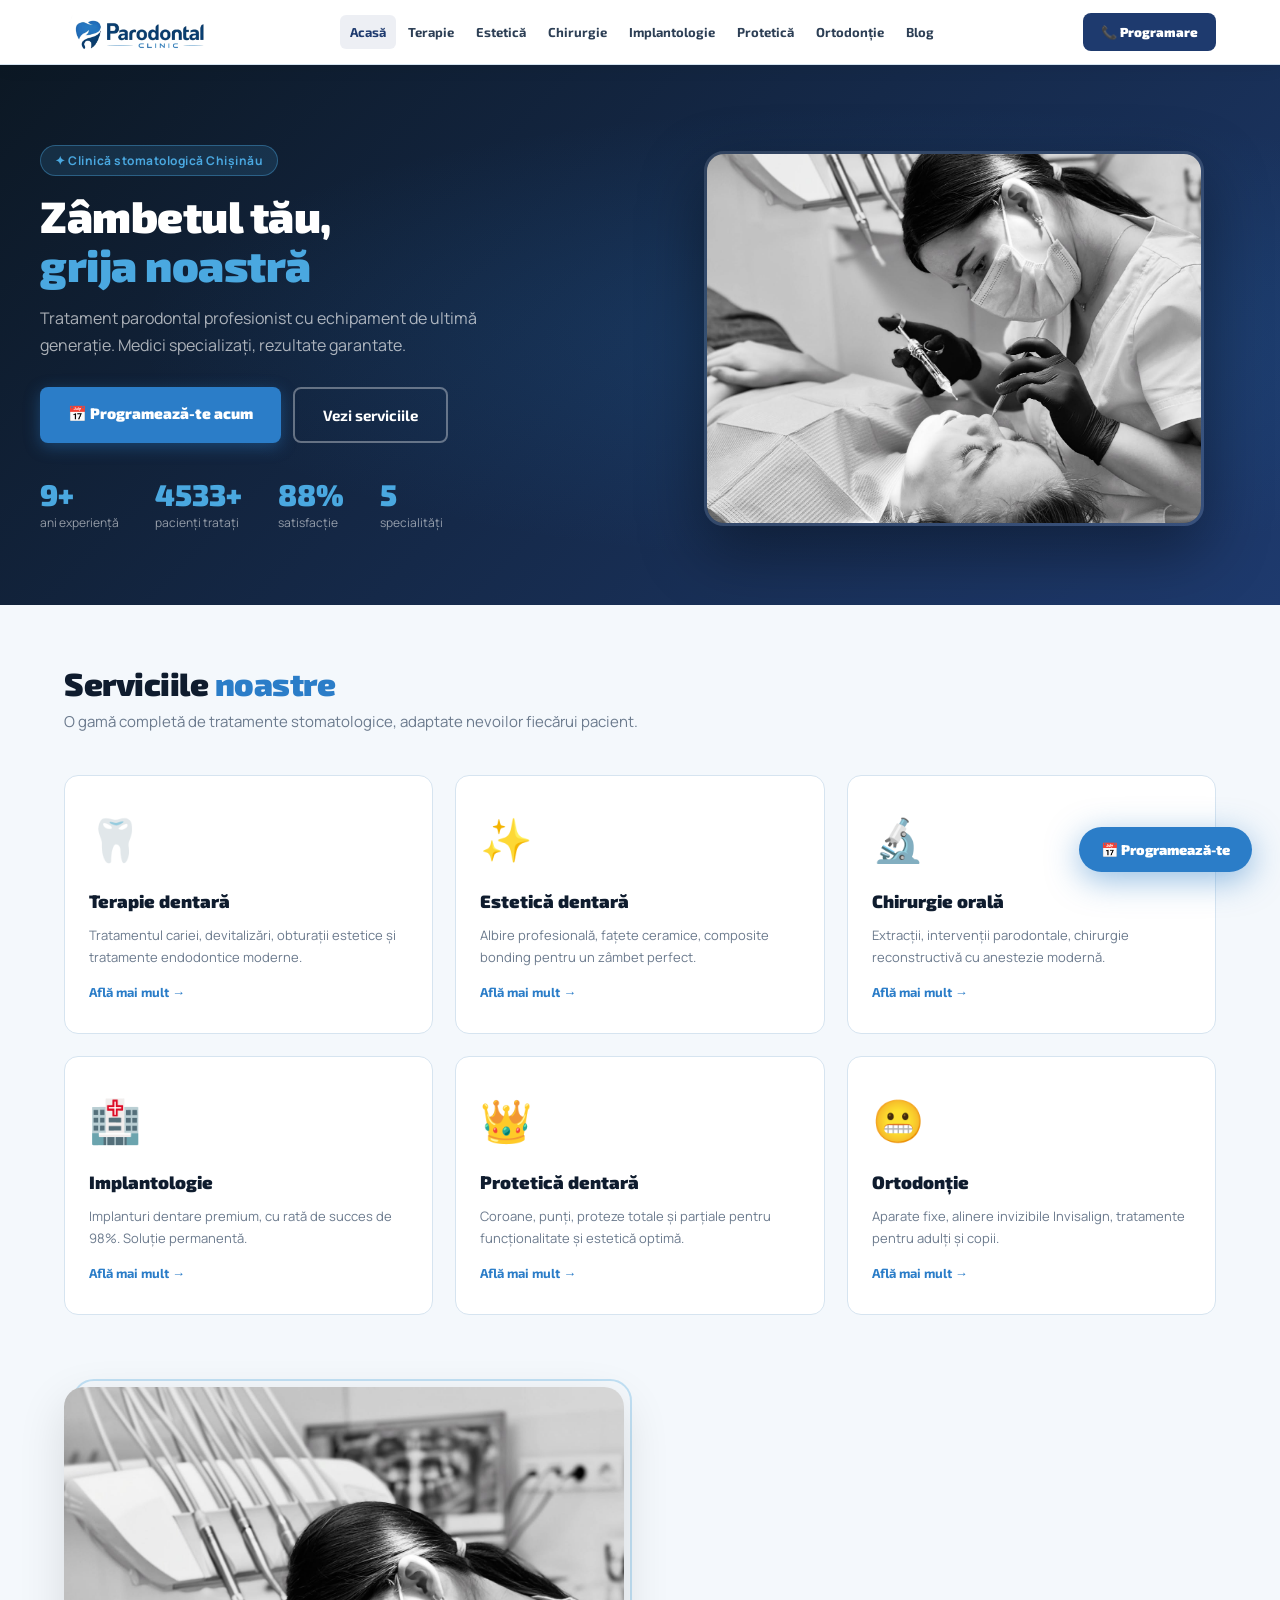
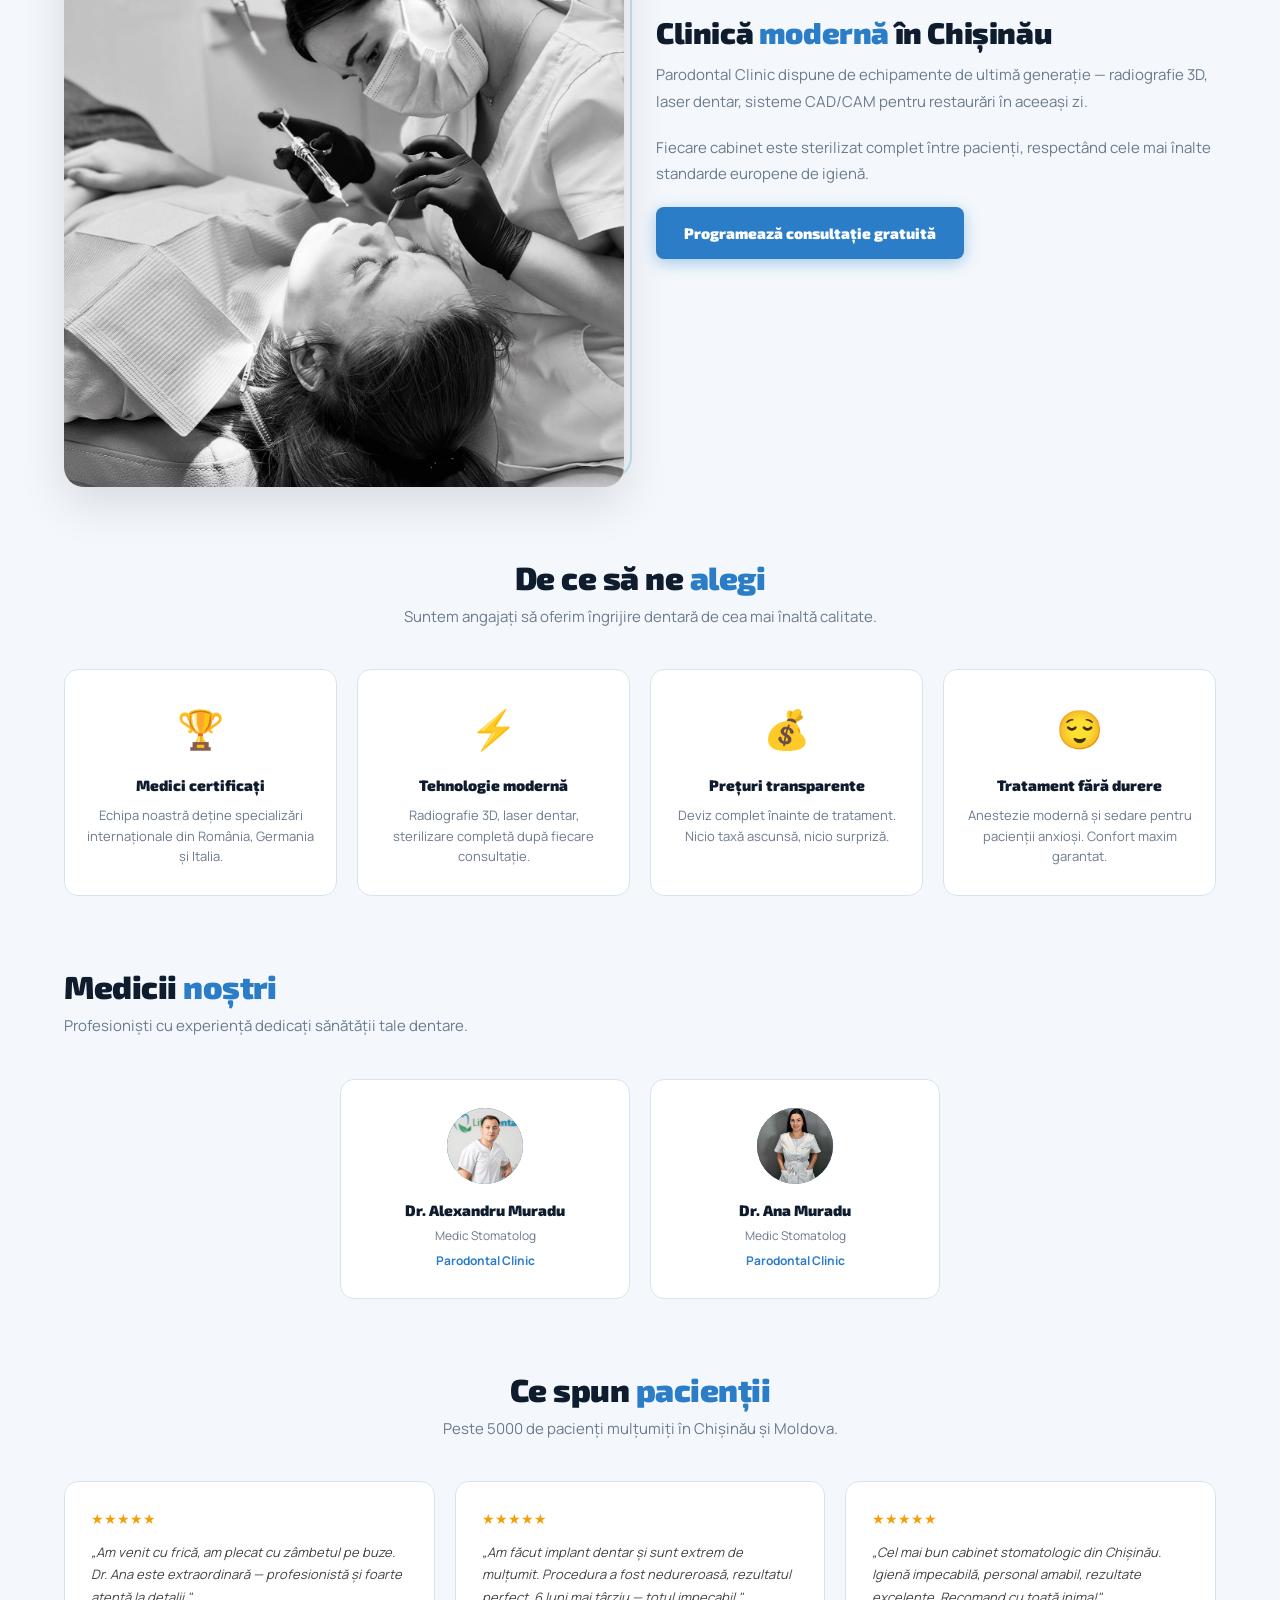
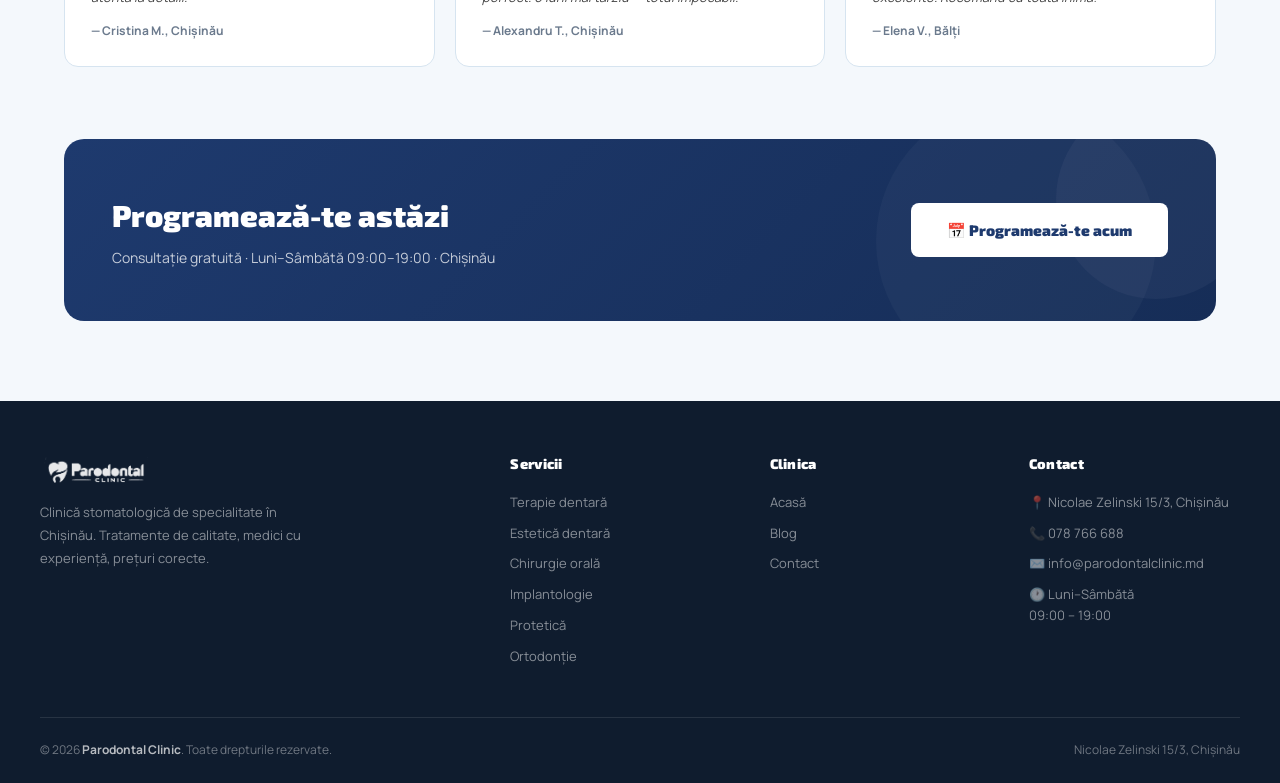
==== commit da7a1ea0: "SEO audit fixes: og:image, favicon, schema, geo tags, clean URLs - Added og:image + twitter:image on" ====
--- a/index.html
+++ b/index.html
@@ -16,9 +16,19 @@
 <meta property="og:url" content="https://parodontalclinic.vercel.app/">
 <meta property="og:site_name" content="Parodontal Clinic">
 <meta property="og:locale" content="ro_RO">
-<meta name="twitter:card" content="summary">
+<meta name="twitter:card" content="summary_large_image">
 <meta name="twitter:title" content="Parodontal Clinic — Stomatologie Chișinău">
 <meta name="twitter:description" content="Stomatologie de specialitate în Chișinău. Terapie, implanturi, estetică dentară. Consultație gratuită.">
+<meta name="twitter:image" content="https://parodontalclinic.vercel.app/logo.png">
+<meta property="og:image" content="https://parodontalclinic.vercel.app/logo.png">
+<meta property="og:image:width" content="800">
+<meta property="og:image:height" content="800">
+<link rel="icon" type="image/png" href="/logo.png">
+<link rel="apple-touch-icon" href="/logo.png">
+<meta name="geo.region" content="MD-CU">
+<meta name="geo.placename" content="Chișinău, Moldova">
+<meta name="geo.position" content="47.0105;28.8638">
+<meta name="ICBM" content="47.0105, 28.8638">
 <script type="application/ld+json">
 {
   "@context": "https://schema.org",
@@ -27,6 +37,7 @@
   "url": "https://parodontalclinic.vercel.app/",
   "telephone": "+37307876688",
   "email": "info@parodontalclinic.md",
+  "image": "https://parodontalclinic.vercel.app/logo.png",
   "address": {
     "@type": "PostalAddress",
     "streetAddress": "Nicolae Zelinski 15/3",
@@ -45,8 +56,8 @@
   "priceRange": "$$",
   "aggregateRating": {
     "@type": "AggregateRating",
-    "ratingValue": "5",
-    "reviewCount": "5000"
+    "ratingValue": "4.9",
+    "reviewCount": "47"
   },
   "hasMap": "https://maps.google.com/?q=Nicolae+Zelinski+15/3+Chisinau"
 }
@@ -118,7 +129,7 @@
       </div>
     </div>
     <div class="hero-img-wrap">
-      <img src="img-terapie.jpg" alt="Parodontal Clinic" class="hero-img-real" onerror="this.style.display='none';this.nextElementSibling.style.display='flex'">
+      <img src="img-terapie.jpg" alt="Cabinet stomatologic Parodontal Clinic Chișinău" class="hero-img-real" onerror="this.style.display='none';this.nextElementSibling.style.display='flex'">
       <div class="hero-img-box" style="display:none">🦷</div>
     </div>
   </div>
